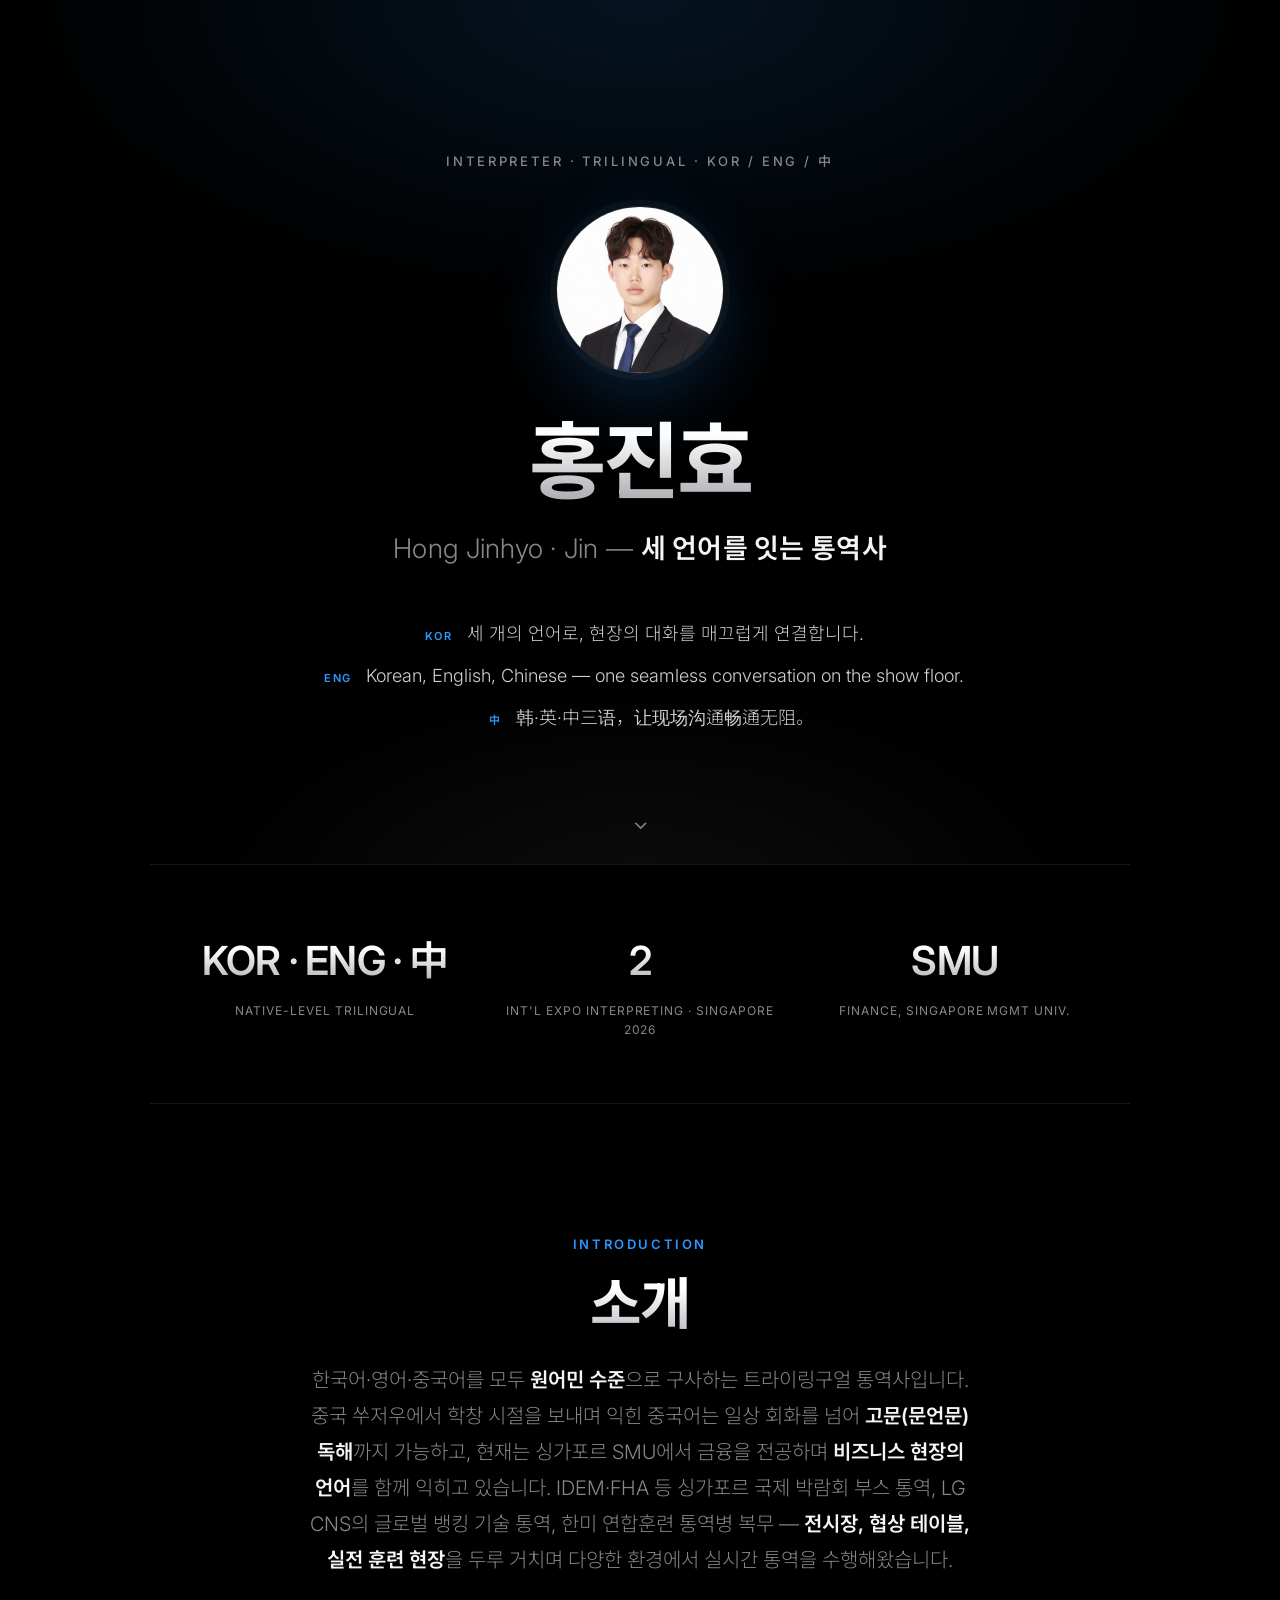
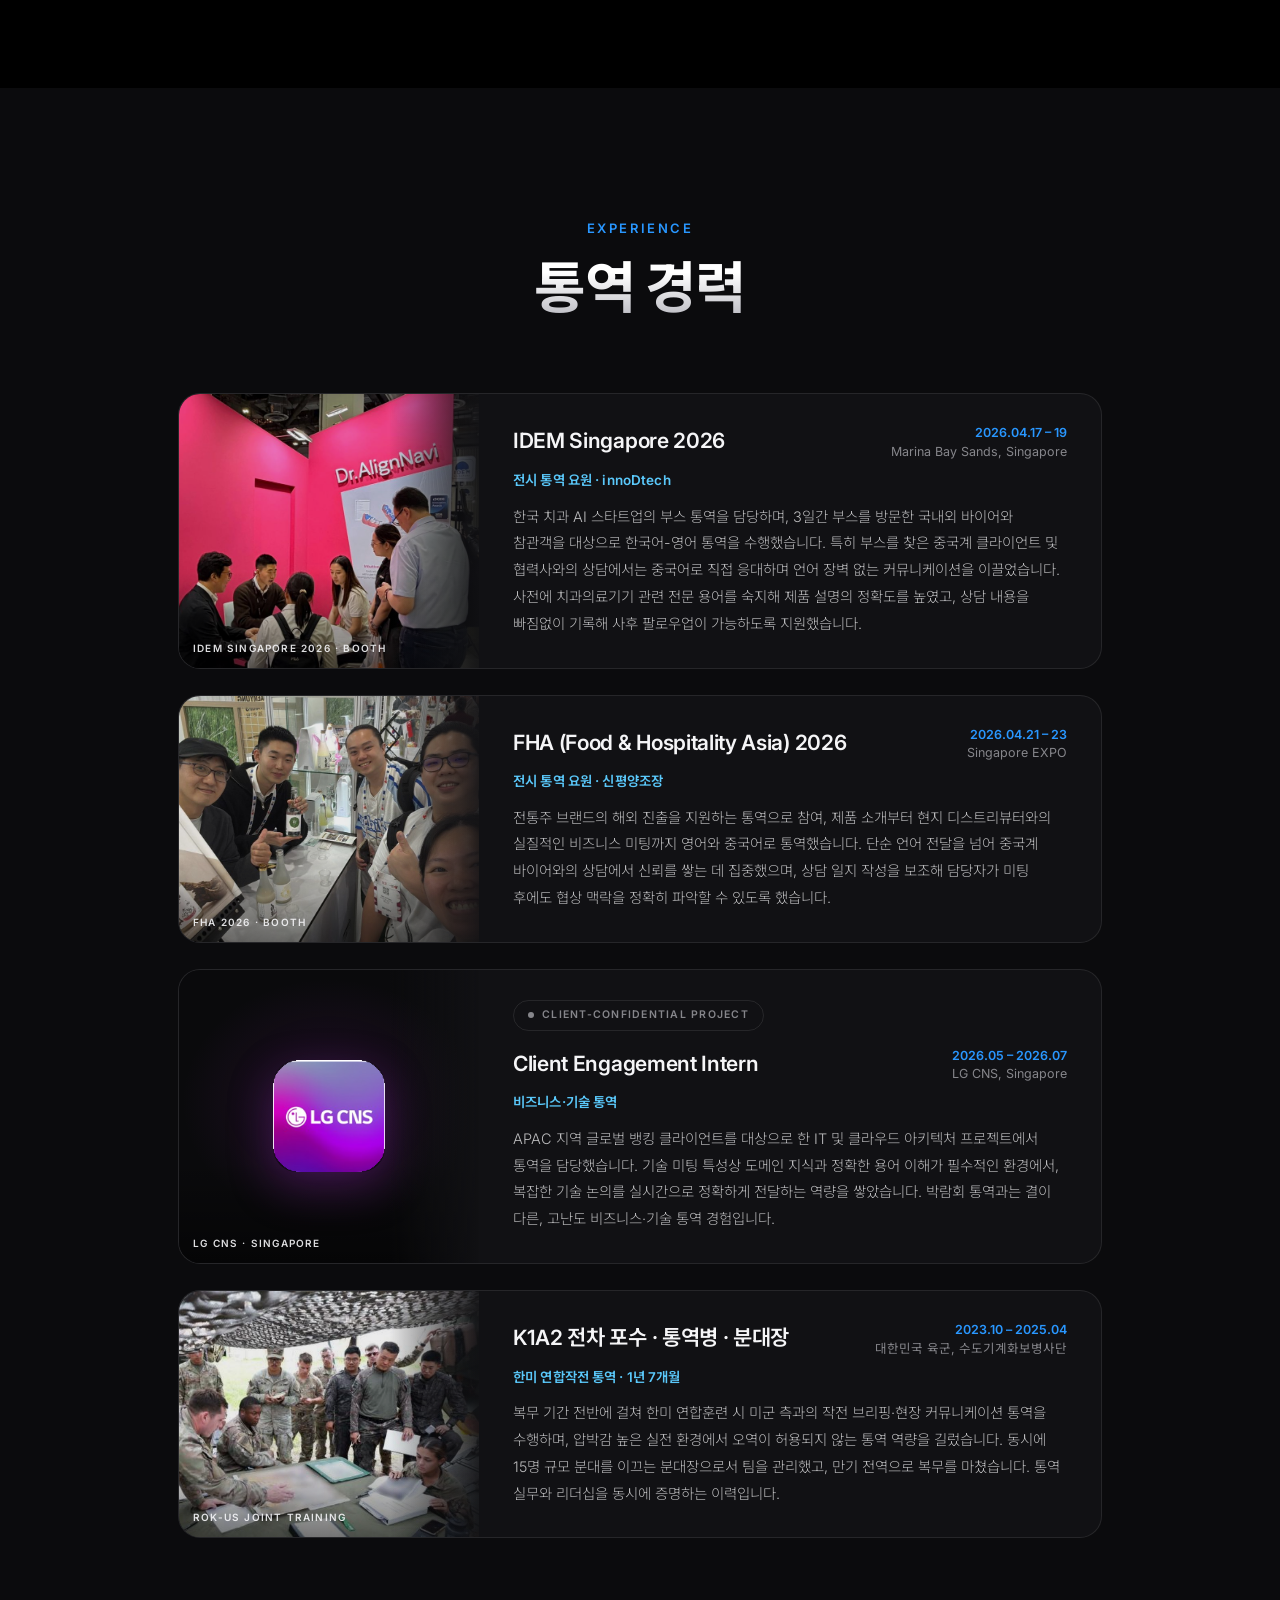
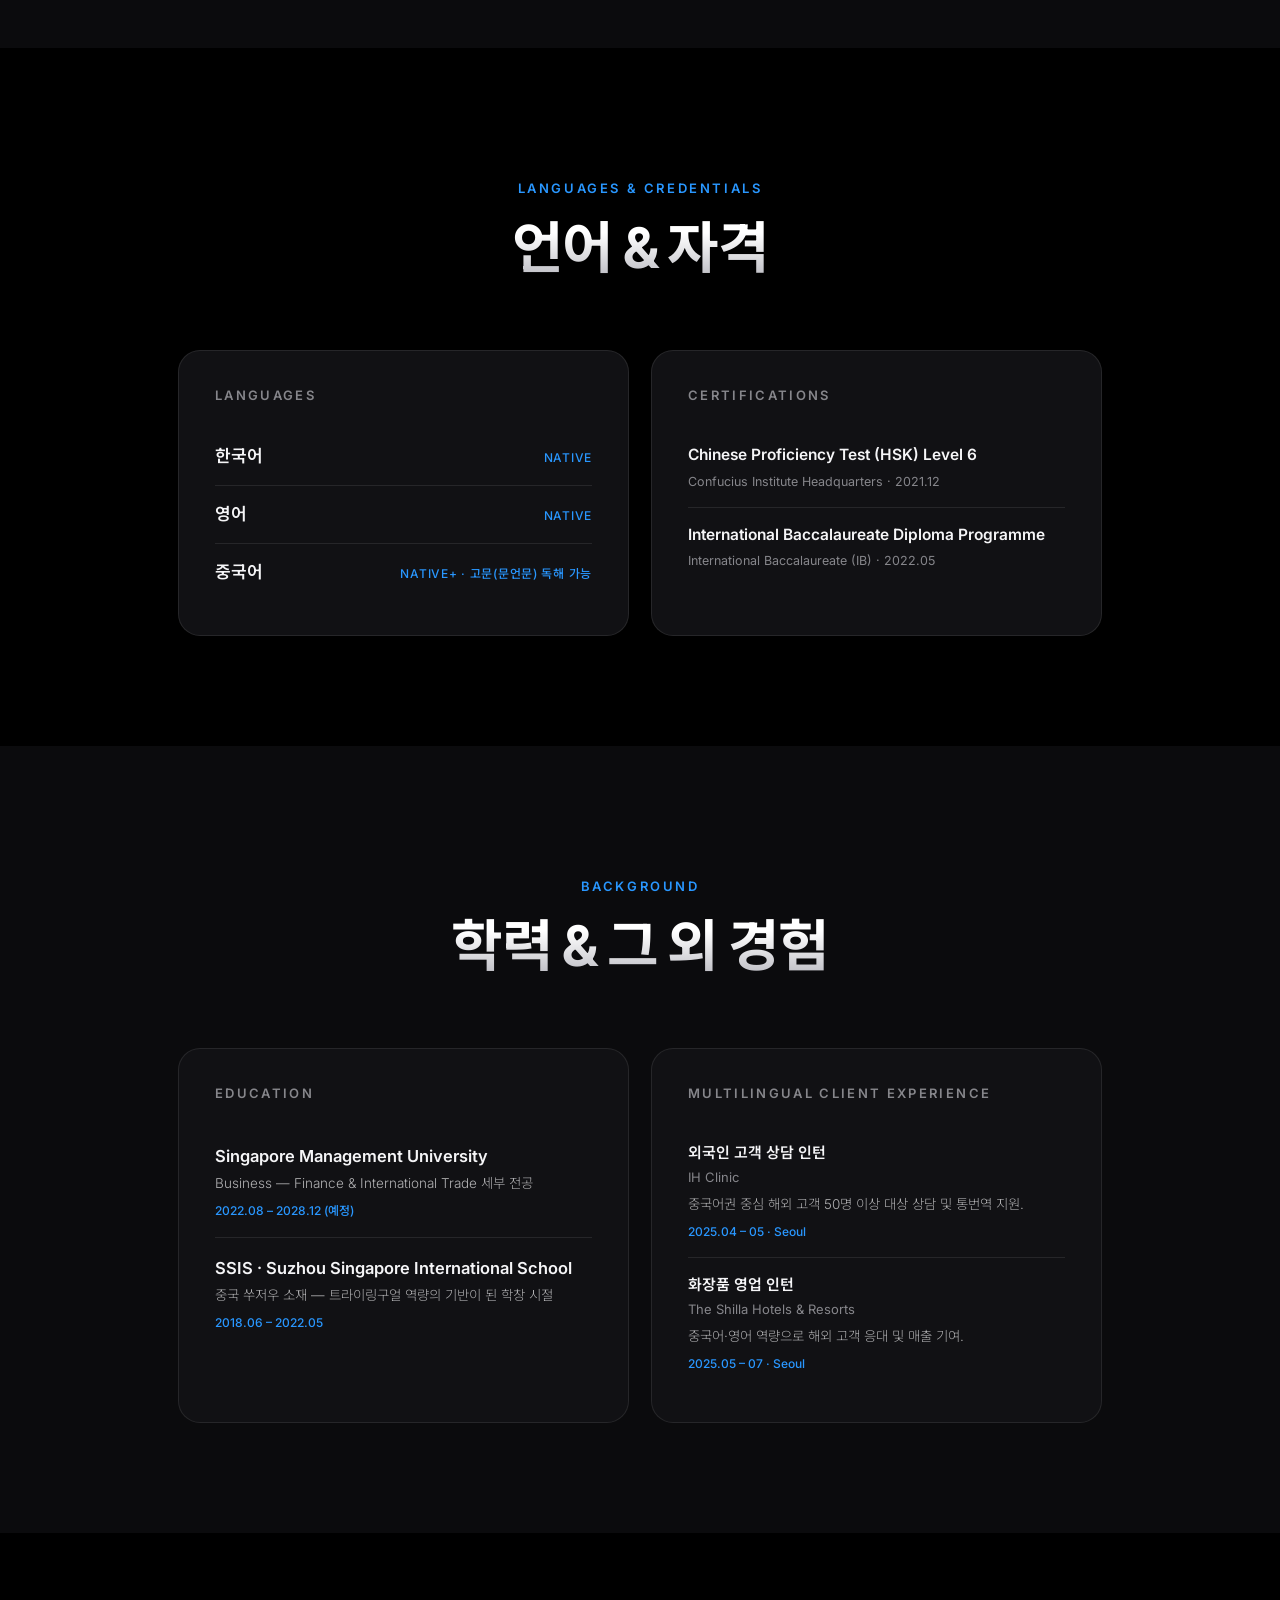
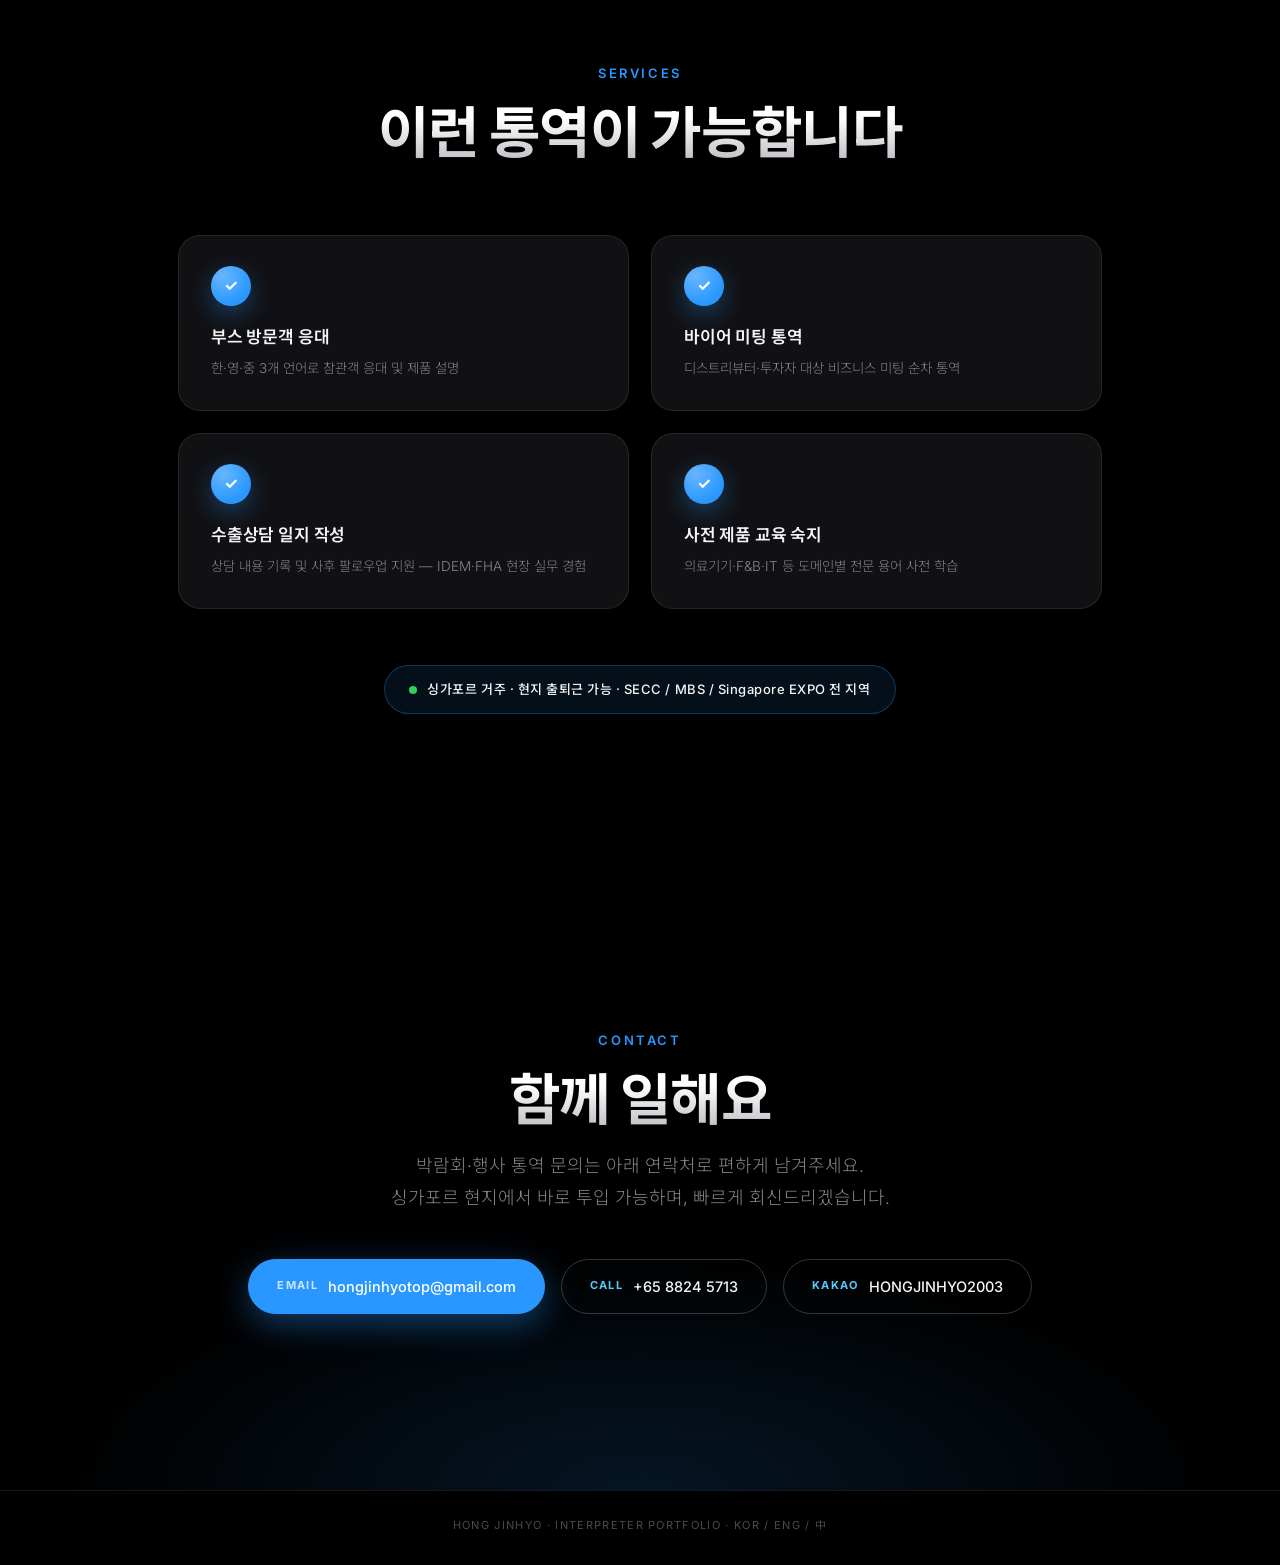
==== index.html @ a04c91f2 "Rename index (7).html to index.html" ====
<!DOCTYPE html>
<html lang="ko">
<head>
<meta charset="UTF-8">
<meta name="viewport" content="width=device-width, initial-scale=1.0">
<title>Hong Jinhyo (Jin) — Interpreter Portfolio</title>
<link rel="preconnect" href="https://fonts.googleapis.com">
<link rel="preconnect" href="https://fonts.gstatic.com" crossorigin>
<link href="https://fonts.googleapis.com/css2?family=Inter:wght@300;400;500;600;700&family=Noto+Sans+KR:wght@300;400;500;700&display=swap" rel="stylesheet">
<style>
  :root{
    --stage:#000000;
    --stage-2:#0b0b0d;
    --panel:#111114;
    --panel-line: rgba(255,255,255,0.09);
    --txt:#f5f5f7;
    --txt-dim:#86868b;
    --blue:#2997ff;
    --aqua:#5ac8fa;
    --sans: 'Inter', 'Noto Sans KR', -apple-system, 'Helvetica Neue', sans-serif;
  }
  *{box-sizing:border-box; margin:0; padding:0;}
  html{scroll-behavior:smooth;}
  body{
    font-family: var(--sans);
    background: var(--stage);
    color: var(--txt);
    line-height:1.6;
    -webkit-font-smoothing:antialiased;
    word-break: keep-all;
    overflow-wrap: break-word;
    overflow-x:hidden;
  }
  img{max-width:100%; display:block;}
  a{color:inherit;}
  ::selection{background:var(--blue); color:#000;}

  .wrap{max-width:980px; margin:0 auto; padding:0 28px;}

  #progress{
    position:fixed;
    top:0; left:0;
    height:2px;
    width:0%;
    background: var(--blue);
    z-index:99;
  }

  /* keynote build-in */
  .rv{opacity:0; transform:translateY(26px) scale(0.985); transition:opacity .9s cubic-bezier(.2,.7,.3,1), transform .9s cubic-bezier(.2,.7,.3,1);}
  .rv.in{opacity:1; transform:none;}

  /* ---------- HERO (title slide) ---------- */
  .hero{
    min-height:96vh;
    display:flex;
    flex-direction:column;
    align-items:center;
    justify-content:center;
    text-align:center;
    position:relative;
    padding:90px 24px 70px;
    background:
      radial-gradient(ellipse 75% 55% at 50% 0%, rgba(41,151,255,0.13), transparent 65%),
      radial-gradient(ellipse 60% 45% at 50% 105%, rgba(255,255,255,0.05), transparent 60%),
      var(--stage);
    overflow:hidden;
  }
  .hero-kicker{
    font-size:13px;
    font-weight:500;
    letter-spacing:0.22em;
    text-transform:uppercase;
    color: var(--txt-dim);
    margin-bottom:34px;
  }
  .hero-photo-wrap{
    margin-bottom:44px;
    position:relative;
  }
  .hero-photo{
    width:168px;
    height:168px;
    object-fit:cover;
    object-position:center 28%;
    border-radius:50%;
    border:1px solid rgba(255,255,255,0.14);
    box-shadow:
      0 0 0 6px rgba(255,255,255,0.03),
      0 24px 70px rgba(41,151,255,0.22);
  }
  .hero-name{
    font-size: clamp(44px, 7vw, 84px);
    font-weight:700;
    letter-spacing:-0.035em;
    line-height:1.04;
    background: linear-gradient(180deg, #ffffff 20%, #a7a7ad 100%);
    -webkit-background-clip:text;
    background-clip:text;
    color:transparent;
  }
  .hero-sub{
    margin-top:22px;
    font-size: clamp(19px, 2.6vw, 27px);
    font-weight:300;
    color: var(--txt-dim);
    letter-spacing:0.01em;
  }
  .hero-sub b{color:var(--txt); font-weight:600;}

  .captions{
    margin-top:50px;
    display:flex;
    flex-direction:column;
    gap:13px;
    align-items:center;
  }
  .caption-line{
    display:flex;
    align-items:baseline;
    gap:14px;
    font-size: clamp(15px, 2vw, 18px);
    font-weight:300;
    color: rgba(245,245,247,0.85);
  }
  .caption-tag{
    font-size:11px;
    font-weight:600;
    letter-spacing:0.14em;
    color: var(--blue);
    width:36px;
    text-align:right;
    flex:0 0 auto;
  }
  @media (prefers-reduced-motion: no-preference){
    .caption-line{
      opacity:0;
      transform: translateY(14px);
      animation: kbuild .8s cubic-bezier(.2,.7,.3,1) forwards;
    }
    .caption-line:nth-child(1){animation-delay:.5s;}
    .caption-line:nth-child(2){animation-delay:1.2s;}
    .caption-line:nth-child(3){animation-delay:1.9s;}
  }
  @keyframes kbuild{to{opacity:1; transform:none;}}

  .scroll-hint{
    position:absolute;
    bottom:26px;
    left:50%;
    transform:translateX(-50%);
    color:var(--txt-dim);
    font-size:20px;
    animation: hint 2.4s ease infinite;
  }
  @keyframes hint{
    0%,100%{transform:translateX(-50%) translateY(0); opacity:.5;}
    50%{transform:translateX(-50%) translateY(7px); opacity:1;}
  }

  /* ---------- SPEC STRIP ---------- */
  .spec-strip{
    display:grid;
    grid-template-columns:repeat(3,1fr);
    gap:20px;
    padding:64px 28px;
    max-width:980px;
    margin:0 auto;
    text-align:center;
    border-top:1px solid var(--panel-line);
    border-bottom:1px solid var(--panel-line);
  }
  .spec-num{
    font-size: clamp(26px, 3.6vw, 40px);
    font-weight:600;
    letter-spacing:-0.02em;
    background: linear-gradient(180deg, #fff 30%, #9a9aa0 100%);
    -webkit-background-clip:text;
    background-clip:text;
    color:transparent;
  }
  .spec-label{
    margin-top:8px;
    font-size:12px;
    letter-spacing:0.08em;
    text-transform:uppercase;
    color:var(--txt-dim);
  }

  /* ---------- SECTION (slide) ---------- */
  section{padding:130px 0 110px; position:relative;}
  section.alt{background: var(--stage-2);}
  .slide-kicker{
    text-align:center;
    font-size:13px;
    font-weight:600;
    letter-spacing:0.2em;
    text-transform:uppercase;
    color: var(--blue);
    margin-bottom:18px;
  }
  .slide-title{
    text-align:center;
    font-size: clamp(34px, 5.5vw, 56px);
    font-weight:700;
    letter-spacing:-0.03em;
    line-height:1.12;
    margin-bottom:26px;
    background: linear-gradient(180deg, #ffffff 25%, #b9b9c0 100%);
    -webkit-background-clip:text;
    background-clip:text;
    color:transparent;
  }
  .slide-lede{
    text-align:center;
    max-width:680px;
    margin:0 auto;
    font-size: clamp(16px, 2.2vw, 20px);
    font-weight:300;
    color: var(--txt-dim);
    line-height:1.8;
  }
  .slide-lede strong{color:var(--txt); font-weight:600;}

  /* ---------- EXPERIENCE CARDS ---------- */
  .exp-list{
    margin-top:74px;
    display:flex;
    flex-direction:column;
    gap:26px;
  }
  .exp-card{
    display:grid;
    grid-template-columns: 300px 1fr;
    background: var(--panel);
    border:1px solid var(--panel-line);
    border-radius:22px;
    overflow:hidden;
    transition: transform .4s cubic-bezier(.2,.7,.3,1), border-color .4s ease, box-shadow .4s ease;
  }
  .exp-card:hover{
    transform:translateY(-4px);
    border-color: rgba(41,151,255,0.35);
    box-shadow: 0 24px 60px rgba(0,0,0,0.55), 0 0 40px rgba(41,151,255,0.07);
  }
  .exp-photo{
    position:relative;
    overflow:hidden;
    min-height:220px;
    background:#0a0a0c;
  }
  .exp-photo img{
    width:100%; height:100%;
    object-fit:cover;
    object-position:center 35%;
    position:absolute; inset:0;
    opacity:0.92;
    transition: transform .6s cubic-bezier(.2,.7,.3,1), opacity .6s ease;
  }
  .exp-photo.faces img{object-position:center 30%;}
  .exp-photo.anchor-right img{object-position:100% center;}
  .exp-card:hover .exp-photo img{
    transform:scale(1.05);
    opacity:1;
  }
  .exp-photo::after{
    content:"";
    position:absolute; inset:0;
    background: linear-gradient(90deg, transparent 70%, rgba(17,17,20,0.9) 100%),
                linear-gradient(180deg, transparent 65%, rgba(0,0,0,0.5) 100%);
    pointer-events:none;
  }
  .exp-tag{
    position:absolute;
    left:14px; bottom:12px;
    font-size:10px;
    font-weight:600;
    letter-spacing:0.12em;
    text-transform:uppercase;
    color: rgba(245,245,247,0.9);
    z-index:2;
  }
  .exp-body{padding:30px 34px;}
  .exp-top{
    display:flex;
    justify-content:space-between;
    align-items:flex-start;
    flex-wrap:wrap;
    gap:10px;
    margin-bottom:8px;
  }
  .exp-org{
    font-size:21px;
    font-weight:600;
    letter-spacing:-0.015em;
  }
  .exp-meta{
    font-size:12.5px;
    color: var(--txt-dim);
    text-align:right;
    line-height:1.5;
  }
  .exp-meta .d{color: var(--blue); font-weight:600;}
  .exp-role{
    font-size:13.5px;
    font-weight:600;
    color: var(--aqua);
    margin-bottom:12px;
    letter-spacing:0.01em;
  }
  .exp-desc{
    font-size:14.5px;
    font-weight:300;
    color: rgba(245,245,247,0.75);
    line-height:1.85;
  }

  .exp-card.no-photo{grid-template-columns:1fr;}
  .exp-card.no-photo .exp-body{padding-top:26px;}
  .exp-logo{
    position:relative;
    min-height:220px;
    background:
      radial-gradient(ellipse 70% 60% at 50% 45%, rgba(150,40,180,0.16), transparent 70%),
      #0a0a0c;
    display:flex;
    align-items:center;
    justify-content:center;
  }
  .exp-logo img{
    width:112px;
    height:112px;
    border-radius:24px;
    box-shadow: 0 16px 44px rgba(150,40,180,0.35);
    transition: transform .6s cubic-bezier(.2,.7,.3,1);
  }
  .exp-card:hover .exp-logo img{transform:scale(1.06);}
  .exp-logo::after{
    content:"";
    position:absolute; inset:0;
    background: linear-gradient(90deg, transparent 70%, rgba(17,17,20,0.9) 100%),
                linear-gradient(180deg, transparent 65%, rgba(0,0,0,0.5) 100%);
    pointer-events:none;
  }
  .exp-confidential{
    display:inline-flex;
    align-items:center;
    gap:8px;
    font-size:10.5px;
    font-weight:600;
    letter-spacing:0.12em;
    text-transform:uppercase;
    color: var(--txt-dim);
    border:1px solid var(--panel-line);
    border-radius:999px;
    padding:6px 14px;
    margin-bottom:16px;
  }
  .exp-confidential::before{
    content:"";
    width:6px; height:6px;
    border-radius:50%;
    background: var(--txt-dim);
  }

  /* ---------- LANG & CERT ---------- */
  .feature-grid{
    margin-top:70px;
    display:grid;
    grid-template-columns: 1fr 1fr;
    gap:22px;
  }
  .feature-panel{
    background: var(--panel);
    border:1px solid var(--panel-line);
    border-radius:22px;
    padding:34px 36px;
  }
  .feature-panel h3{
    font-size:13px;
    font-weight:600;
    letter-spacing:0.18em;
    text-transform:uppercase;
    color: var(--txt-dim);
    margin-bottom:22px;
  }
  .lang-row{
    display:flex;
    justify-content:space-between;
    align-items:baseline;
    padding:15px 0;
    border-bottom:1px solid var(--panel-line);
  }
  .lang-row:last-child{border-bottom:none;}
  .lang-name{font-weight:600; font-size:17px;}
  .lang-level{
    font-size:12px;
    font-weight:500;
    letter-spacing:0.06em;
    color: var(--blue);
    text-align:right;
    max-width:220px;
  }
  .cert-item{
    padding:15px 0;
    border-bottom:1px solid var(--panel-line);
  }
  .cert-item:last-child{border-bottom:none;}
  .cert-title{font-weight:600; font-size:15.5px;}
  .cert-sub{font-size:12.5px; color:var(--txt-dim); margin-top:4px;}

  /* ---------- EDU + OTHER ---------- */
  .edu-card{
    padding:17px 0;
    border-bottom:1px solid var(--panel-line);
  }
  .edu-card:last-child{border-bottom:none;}
  .edu-school{font-weight:600; font-size:16.5px;}
  .edu-detail{font-size:13.5px; font-weight:300; color:rgba(245,245,247,0.7); margin-top:4px;}
  .edu-date{font-size:12px; color:var(--blue); font-weight:500; margin-top:6px;}

  .compact-item{
    padding:15px 0;
    border-bottom:1px solid var(--panel-line);
  }
  .compact-item:last-child{border-bottom:none;}
  .compact-role{font-weight:600; font-size:15px;}
  .compact-org{font-size:13px; color:var(--txt-dim); margin:2px 0 6px;}
  .compact-desc{font-size:13.5px; font-weight:300; color:rgba(245,245,247,0.7); line-height:1.7;}
  .compact-date{font-size:12px; color:var(--blue); font-weight:500; margin-top:6px;}

  /* ---------- SERVICES ---------- */
  .services-grid{
    margin-top:70px;
    display:grid;
    grid-template-columns: repeat(2, 1fr);
    gap:22px;
  }
  .service-item{
    background: var(--panel);
    border:1px solid var(--panel-line);
    border-radius:22px;
    padding:30px 32px;
    text-align:left;
    transition: transform .4s cubic-bezier(.2,.7,.3,1), border-color .4s ease;
  }
  .service-item:hover{
    transform:translateY(-4px);
    border-color: rgba(41,151,255,0.35);
  }
  .service-icon{
    width:40px; height:40px;
    border-radius:50%;
    background: radial-gradient(circle at 30% 25%, #67b6ff, var(--blue) 70%);
    display:flex;
    align-items:center;
    justify-content:center;
    font-size:16px;
    font-weight:700;
    color:#fff;
    margin-bottom:18px;
    box-shadow: 0 8px 24px rgba(41,151,255,0.35);
  }
  .service-name{font-weight:600; font-size:17px; letter-spacing:-0.01em;}
  .service-sub{font-size:13.5px; font-weight:300; color:var(--txt-dim); margin-top:6px; line-height:1.7;}

  .availability{
    margin:56px auto 0;
    display:flex;
    width:fit-content;
    align-items:center;
    gap:10px;
    font-size:13px;
    font-weight:500;
    letter-spacing:0.04em;
    color: var(--txt);
    background: rgba(41,151,255,0.1);
    border:1px solid rgba(41,151,255,0.3);
    border-radius:999px;
    padding:13px 24px;
  }
  .availability .dot{
    width:8px; height:8px;
    border-radius:50%;
    background:#30d158;
    flex:0 0 auto;
    animation: pulse 2.2s ease infinite;
  }
  @keyframes pulse{
    0%,100%{opacity:1;}
    50%{opacity:.3;}
  }

  /* ---------- CONTACT (closing slide) ---------- */
  .contact{
    min-height:74vh;
    display:flex;
    flex-direction:column;
    align-items:center;
    justify-content:center;
    text-align:center;
    padding:120px 24px 90px;
    background:
      radial-gradient(ellipse 70% 55% at 50% 100%, rgba(41,151,255,0.14), transparent 65%),
      var(--stage);
  }
  .contact .slide-title{margin-bottom:18px;}
  .contact-text{
    font-size: clamp(15px, 2vw, 18px);
    font-weight:300;
    color: var(--txt-dim);
    max-width:520px;
    margin:0 auto 44px;
    line-height:1.8;
  }
  .contact-grid{
    display:flex;
    gap:16px;
    flex-wrap:wrap;
    justify-content:center;
  }
  .contact-pill{
    font-size:14.5px;
    font-weight:500;
    border-radius:999px;
    padding:15px 28px;
    display:flex;
    align-items:center;
    gap:10px;
    text-decoration:none;
    border:1px solid rgba(255,255,255,0.2);
    color: var(--txt);
    transition: all .25s ease;
  }
  .contact-pill.primary{
    background: var(--blue);
    border-color: var(--blue);
    color:#fff;
    box-shadow: 0 10px 34px rgba(41,151,255,0.4);
  }
  .contact-pill.primary:hover{
    background:#4aa6ff;
    transform:translateY(-2px);
  }
  .contact-pill:not(.primary):hover{
    background: rgba(255,255,255,0.08);
    transform:translateY(-2px);
  }
  .contact-pill .k{
    font-size:11px;
    font-weight:700;
    letter-spacing:0.12em;
    color: var(--aqua);
  }
  .contact-pill.primary .k{color:rgba(255,255,255,0.75);}

  footer{
    text-align:center;
    padding:26px 0 30px;
    font-size:11px;
    letter-spacing:0.12em;
    text-transform:uppercase;
    color: rgba(245,245,247,0.3);
    background: var(--stage);
    border-top:1px solid var(--panel-line);
  }

  /* ---------- RESPONSIVE ---------- */
  @media (max-width: 720px){
    .hero{min-height:88vh; padding-top:70px;}
    .hero-photo{width:132px; height:132px;}
    .spec-strip{grid-template-columns:1fr; gap:34px; padding:48px 28px;}
    section{padding:88px 0 76px;}
    .exp-card{grid-template-columns:1fr;}
    .exp-photo{min-height:185px;}
    .exp-photo::after{
      background: linear-gradient(180deg, transparent 55%, rgba(17,17,20,0.95) 100%);
    }
    .exp-body{padding:24px 26px;}
    .exp-meta{text-align:left;}
    .feature-grid{grid-template-columns:1fr;}
    .services-grid{grid-template-columns:1fr;}
  }

  @media (prefers-reduced-motion: reduce){
    html{scroll-behavior:auto;}
    .rv{opacity:1; transform:none; transition:none;}
    .scroll-hint, .availability .dot{animation:none;}
  }

  /* ---------- PRINT ---------- */
  @media print{
    body{background:#fff; color:#111;}
    #progress, .scroll-hint{display:none;}
    .rv{opacity:1 !important; transform:none !important;}
    .hero, section, section.alt, .contact, footer{
      background:#fff !important;
      min-height:0;
      padding:30px 0;
      -webkit-print-color-adjust:exact;
      print-color-adjust:exact;
    }
    .hero-name, .slide-title, .spec-num{
      background:none; color:#111; -webkit-text-fill-color:#111;
    }
    .hero-sub, .slide-lede, .exp-desc, .contact-text, .spec-label,
    .caption-line, .exp-meta, .service-sub, .edu-detail, .compact-desc{color:#444 !important;}
    .exp-card, .feature-panel, .service-item{
      background:#fff; border:1px solid #ccc; break-inside:avoid; box-shadow:none;
    }
    .exp-org, .lang-name, .cert-title, .edu-school, .compact-role, .service-name{color:#111;}
    .caption-line{animation:none !important; opacity:1 !important; transform:none !important;}
    .contact-pill{border-color:#999; color:#111; box-shadow:none;}
    .contact-pill.primary{background:#eee;}
    a{text-decoration:none;}
    .spec-strip{border-color:#ccc;}
  }
</style>
</head>
<body>

<div id="progress"></div>

<div class="hero">
  <div class="hero-kicker">Interpreter · Trilingual · KOR / ENG / 中</div>
  <div class="hero-photo-wrap">
    <img class="hero-photo" src="[data-uri]" alt="Hong Jinhyo">
  </div>
  <h1 class="hero-name">홍진효</h1>
  <p class="hero-sub">Hong Jinhyo · Jin — <b>세 언어를 잇는 통역사</b></p>
  <div class="captions">
    <div class="caption-line">
      <span class="caption-tag">KOR</span>
      <span>세 개의 언어로, 현장의 대화를 매끄럽게 연결합니다.</span>
    </div>
    <div class="caption-line">
      <span class="caption-tag">ENG</span>
      <span>Korean, English, Chinese — one seamless conversation on the show floor.</span>
    </div>
    <div class="caption-line">
      <span class="caption-tag">中</span>
      <span>韩·英·中三语，让现场沟通畅通无阻。</span>
    </div>
  </div>
  <div class="scroll-hint">⌄</div>
</div>

<div class="spec-strip">
  <div class="rv">
    <div class="spec-num">KOR · ENG · 中</div>
    <div class="spec-label">Native-level Trilingual</div>
  </div>
  <div class="rv">
    <div class="spec-num">2</div>
    <div class="spec-label">Int'l Expo Interpreting · Singapore 2026</div>
  </div>
  <div class="rv">
    <div class="spec-num">SMU</div>
    <div class="spec-label">Finance, Singapore Mgmt Univ.</div>
  </div>
</div>

<section id="about">
  <div class="wrap">
    <div class="slide-kicker rv">Introduction</div>
    <h2 class="slide-title rv">소개</h2>
    <p class="slide-lede rv">
      한국어·영어·중국어를 모두 <strong>원어민 수준</strong>으로 구사하는 트라이링구얼 통역사입니다.
      중국 쑤저우에서 학창 시절을 보내며 익힌 중국어는 일상 회화를 넘어 <strong>고문(문언문) 독해</strong>까지 가능하고,
      현재는 싱가포르 SMU에서 금융을 전공하며 <strong>비즈니스 현장의 언어</strong>를 함께 익히고 있습니다.
      IDEM·FHA 등 싱가포르 국제 박람회 부스 통역, LG CNS의 글로벌 뱅킹 기술 통역, 한미 연합훈련
      통역병 복무 — <strong>전시장, 협상 테이블, 실전 훈련 현장</strong>을 두루 거치며 다양한 환경에서
      실시간 통역을 수행해왔습니다.
    </p>
  </div>
</section>

<section class="alt" id="experience">
  <div class="wrap">
    <div class="slide-kicker rv">Experience</div>
    <h2 class="slide-title rv">통역 경력</h2>

    <div class="exp-list">
      <div class="exp-card rv">
        <div class="exp-photo">
          <img src="[data-uri]" alt="IDEM Singapore 2026 부스 통역">
          <span class="exp-tag">IDEM Singapore 2026 · Booth</span>
        </div>
        <div class="exp-body">
          <div class="exp-top">
            <div class="exp-org">IDEM Singapore 2026</div>
            <div class="exp-meta"><span class="d">2026.04.17 – 19</span><br>Marina Bay Sands, Singapore</div>
          </div>
          <div class="exp-role">전시 통역 요원 · innoDtech</div>
          <p class="exp-desc">
            한국 치과 AI 스타트업의 부스 통역을 담당하며, 3일간 부스를 방문한 국내외 바이어와 참관객을 대상으로
            한국어-영어 통역을 수행했습니다. 특히 부스를 찾은 중국계 클라이언트 및 협력사와의 상담에서는
            중국어로 직접 응대하며 언어 장벽 없는 커뮤니케이션을 이끌었습니다. 사전에 치과의료기기 관련
            전문 용어를 숙지해 제품 설명의 정확도를 높였고, 상담 내용을 빠짐없이 기록해 사후 팔로우업이
            가능하도록 지원했습니다.
          </p>
        </div>
      </div>

      <div class="exp-card rv">
        <div class="exp-photo faces">
          <img src="[data-uri]" alt="FHA 2026 부스 통역">
          <span class="exp-tag">FHA 2026 · Booth</span>
        </div>
        <div class="exp-body">
          <div class="exp-top">
            <div class="exp-org">FHA (Food &amp; Hospitality Asia) 2026</div>
            <div class="exp-meta"><span class="d">2026.04.21 – 23</span><br>Singapore EXPO</div>
          </div>
          <div class="exp-role">전시 통역 요원 · 신평양조장</div>
          <p class="exp-desc">
            전통주 브랜드의 해외 진출을 지원하는 통역으로 참여, 제품 소개부터 현지 디스트리뷰터와의
            실질적인 비즈니스 미팅까지 영어와 중국어로 통역했습니다. 단순 언어 전달을 넘어 중국계
            바이어와의 상담에서 신뢰를 쌓는 데 집중했으며, 상담 일지 작성을 보조해 담당자가 미팅 후에도
            협상 맥락을 정확히 파악할 수 있도록 했습니다.
          </p>
        </div>
      </div>

      <div class="exp-card rv">
        <div class="exp-logo">
          <img src="[data-uri]" alt="LG CNS">
          <span class="exp-tag">LG CNS · Singapore</span>
        </div>
        <div class="exp-body">
          <span class="exp-confidential">Client-Confidential Project</span>
          <div class="exp-top">
            <div class="exp-org">Client Engagement Intern</div>
            <div class="exp-meta"><span class="d">2026.05 – 2026.07</span><br>LG CNS, Singapore</div>
          </div>
          <div class="exp-role">비즈니스·기술 통역</div>
          <p class="exp-desc">
            APAC 지역 글로벌 뱅킹 클라이언트를 대상으로 한 IT 및 클라우드 아키텍처 프로젝트에서 통역을
            담당했습니다. 기술 미팅 특성상 도메인 지식과 정확한 용어 이해가 필수적인 환경에서,
            복잡한 기술 논의를 실시간으로 정확하게 전달하는 역량을 쌓았습니다. 박람회 통역과는
            결이 다른, 고난도 비즈니스·기술 통역 경험입니다.
          </p>
        </div>
      </div>

      <div class="exp-card rv">
        <div class="exp-photo anchor-right">
          <img src="[data-uri]" alt="한미연합훈련 통역">
          <span class="exp-tag">ROK-US Joint Training</span>
        </div>
        <div class="exp-body">
          <div class="exp-top">
            <div class="exp-org">K1A2 전차 포수 · 통역병 · 분대장</div>
            <div class="exp-meta"><span class="d">2023.10 – 2025.04</span><br>대한민국 육군, 수도기계화보병사단</div>
          </div>
          <div class="exp-role">한미 연합작전 통역 · 1년 7개월</div>
          <p class="exp-desc">
            복무 기간 전반에 걸쳐 한미 연합훈련 시 미군 측과의 작전 브리핑·현장 커뮤니케이션 통역을
            수행하며, 압박감 높은 실전 환경에서 오역이 허용되지 않는 통역 역량을 길렀습니다. 동시에
            15명 규모 분대를 이끄는 분대장으로서 팀을 관리했고, 만기 전역으로 복무를 마쳤습니다.
            통역 실무와 리더십을 동시에 증명하는 이력입니다.
          </p>
        </div>
      </div>
    </div>
  </div>
</section>

<section id="lang-cert">
  <div class="wrap">
    <div class="slide-kicker rv">Languages &amp; Credentials</div>
    <h2 class="slide-title rv">언어 &amp; 자격</h2>
    <div class="feature-grid">
      <div class="feature-panel rv">
        <h3>Languages</h3>
        <div class="lang-row">
          <span class="lang-name">한국어</span>
          <span class="lang-level">NATIVE</span>
        </div>
        <div class="lang-row">
          <span class="lang-name">영어</span>
          <span class="lang-level">NATIVE</span>
        </div>
        <div class="lang-row">
          <span class="lang-name">중국어</span>
          <span class="lang-level">NATIVE+ · 고문(문언문) 독해 가능</span>
        </div>
      </div>
      <div class="feature-panel rv">
        <h3>Certifications</h3>
        <div class="cert-item">
          <div class="cert-title">Chinese Proficiency Test (HSK) Level 6</div>
          <div class="cert-sub">Confucius Institute Headquarters · 2021.12</div>
        </div>
        <div class="cert-item">
          <div class="cert-title">International Baccalaureate Diploma Programme</div>
          <div class="cert-sub">International Baccalaureate (IB) · 2022.05</div>
        </div>
      </div>
    </div>
  </div>
</section>

<section class="alt" id="education">
  <div class="wrap">
    <div class="slide-kicker rv">Background</div>
    <h2 class="slide-title rv">학력 &amp; 그 외 경험</h2>
    <div class="feature-grid">
      <div class="feature-panel rv">
        <h3>Education</h3>
        <div class="edu-card">
          <div class="edu-school">Singapore Management University</div>
          <div class="edu-detail">Business — Finance &amp; International Trade 세부 전공</div>
          <div class="edu-date">2022.08 – 2028.12 (예정)</div>
        </div>
        <div class="edu-card">
          <div class="edu-school">SSIS · Suzhou Singapore International School</div>
          <div class="edu-detail">중국 쑤저우 소재 — 트라이링구얼 역량의 기반이 된 학창 시절</div>
          <div class="edu-date">2018.06 – 2022.05</div>
        </div>
      </div>
      <div class="feature-panel rv">
        <h3>Multilingual Client Experience</h3>
        <div class="compact-item">
          <div class="compact-role">외국인 고객 상담 인턴</div>
          <div class="compact-org">IH Clinic</div>
          <div class="compact-desc">중국어권 중심 해외 고객 50명 이상 대상 상담 및 통번역 지원.</div>
          <div class="compact-date">2025.04 – 05 · Seoul</div>
        </div>
        <div class="compact-item">
          <div class="compact-role">화장품 영업 인턴</div>
          <div class="compact-org">The Shilla Hotels &amp; Resorts</div>
          <div class="compact-desc">중국어·영어 역량으로 해외 고객 응대 및 매출 기여.</div>
          <div class="compact-date">2025.05 – 07 · Seoul</div>
        </div>
      </div>
    </div>
  </div>
</section>

<section id="services">
  <div class="wrap">
    <div class="slide-kicker rv">Services</div>
    <h2 class="slide-title rv">이런 통역이 가능합니다</h2>
    <div class="services-grid">
      <div class="service-item rv">
        <div class="service-icon">✓</div>
        <div class="service-name">부스 방문객 응대</div>
        <div class="service-sub">한·영·중 3개 언어로 참관객 응대 및 제품 설명</div>
      </div>
      <div class="service-item rv">
        <div class="service-icon">✓</div>
        <div class="service-name">바이어 미팅 통역</div>
        <div class="service-sub">디스트리뷰터·투자자 대상 비즈니스 미팅 순차 통역</div>
      </div>
      <div class="service-item rv">
        <div class="service-icon">✓</div>
        <div class="service-name">수출상담 일지 작성</div>
        <div class="service-sub">상담 내용 기록 및 사후 팔로우업 지원 — IDEM·FHA 현장 실무 경험</div>
      </div>
      <div class="service-item rv">
        <div class="service-icon">✓</div>
        <div class="service-name">사전 제품 교육 숙지</div>
        <div class="service-sub">의료기기·F&amp;B·IT 등 도메인별 전문 용어 사전 학습</div>
      </div>
    </div>
    <div class="availability rv">
      <span class="dot"></span>
      싱가포르 거주 · 현지 출퇴근 가능 · SECC / MBS / Singapore EXPO 전 지역
    </div>
  </div>
</section>

<div class="contact" id="contact">
  <div class="wrap">
    <div class="slide-kicker rv">Contact</div>
    <h2 class="slide-title rv">함께 일해요</h2>
    <p class="contact-text rv">
      박람회·행사 통역 문의는 아래 연락처로 편하게 남겨주세요. 싱가포르 현지에서 바로 투입
      가능하며, 빠르게 회신드리겠습니다.
    </p>
    <div class="contact-grid rv">
      <a class="contact-pill primary" href="mailto:hongjinhyotop@gmail.com"><span class="k">EMAIL</span> hongjinhyotop@gmail.com</a>
      <a class="contact-pill" href="tel:+6588245713"><span class="k">CALL</span> +65 8824 5713</a>
      <span class="contact-pill"><span class="k">KAKAO</span> HONGJINHYO2003</span>
    </div>
  </div>
</div>

<footer>Hong Jinhyo · Interpreter Portfolio · KOR / ENG / 中</footer>

<script>
  var prog = document.getElementById('progress');
  function updateProgress(){
    var h = document.documentElement;
    var max = h.scrollHeight - h.clientHeight;
    prog.style.width = (max > 0 ? (h.scrollTop / max) * 100 : 0) + '%';
  }
  document.addEventListener('scroll', updateProgress, {passive:true});
  updateProgress();

  var reduced = window.matchMedia('(prefers-reduced-motion: reduce)').matches;
  var els = document.querySelectorAll('.rv');
  if (reduced || !('IntersectionObserver' in window)) {
    els.forEach(function(el){ el.classList.add('in'); });
  } else {
    var io = new IntersectionObserver(function(entries){
      entries.forEach(function(e){
        if (e.isIntersecting){
          e.target.classList.add('in');
          io.unobserve(e.target);
        }
      });
    }, {threshold: 0.12, rootMargin: '0px 0px -40px 0px'});
    els.forEach(function(el){ io.observe(el); });
  }
</script>

</body>
</html>
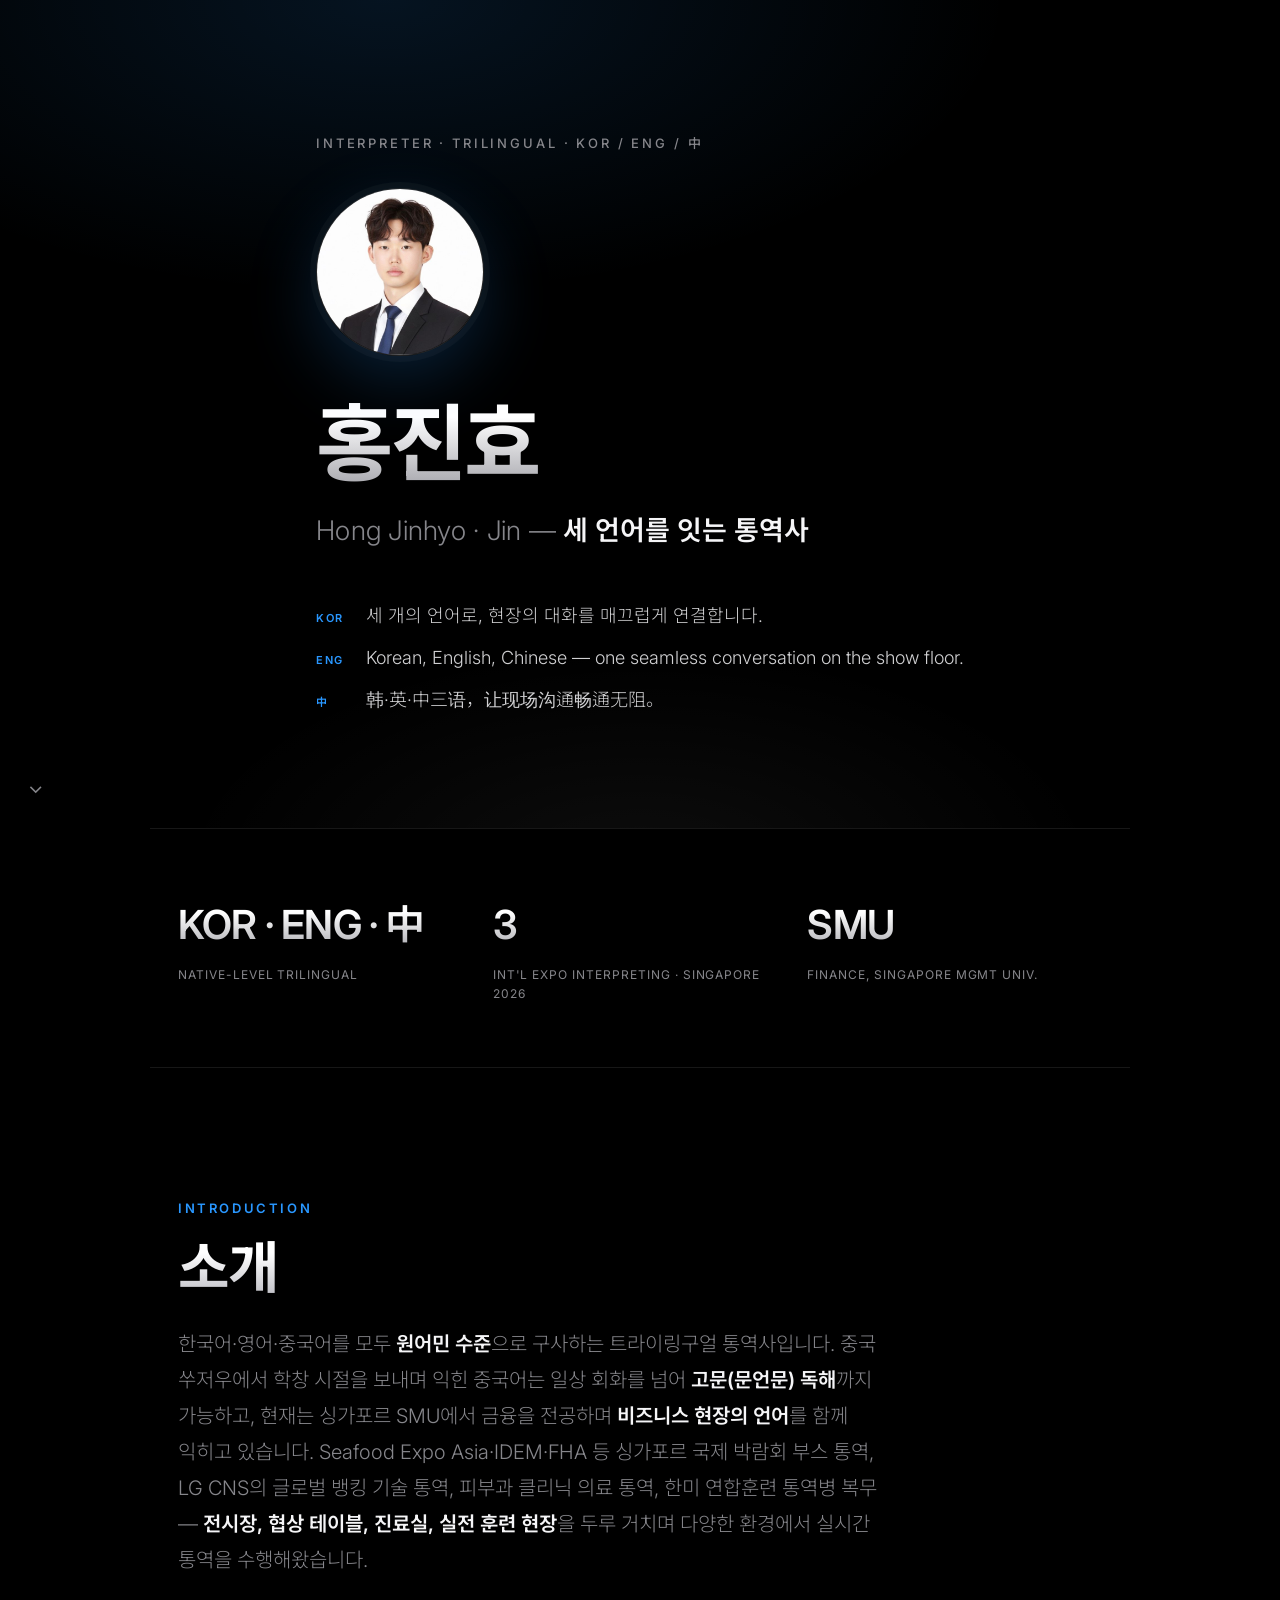
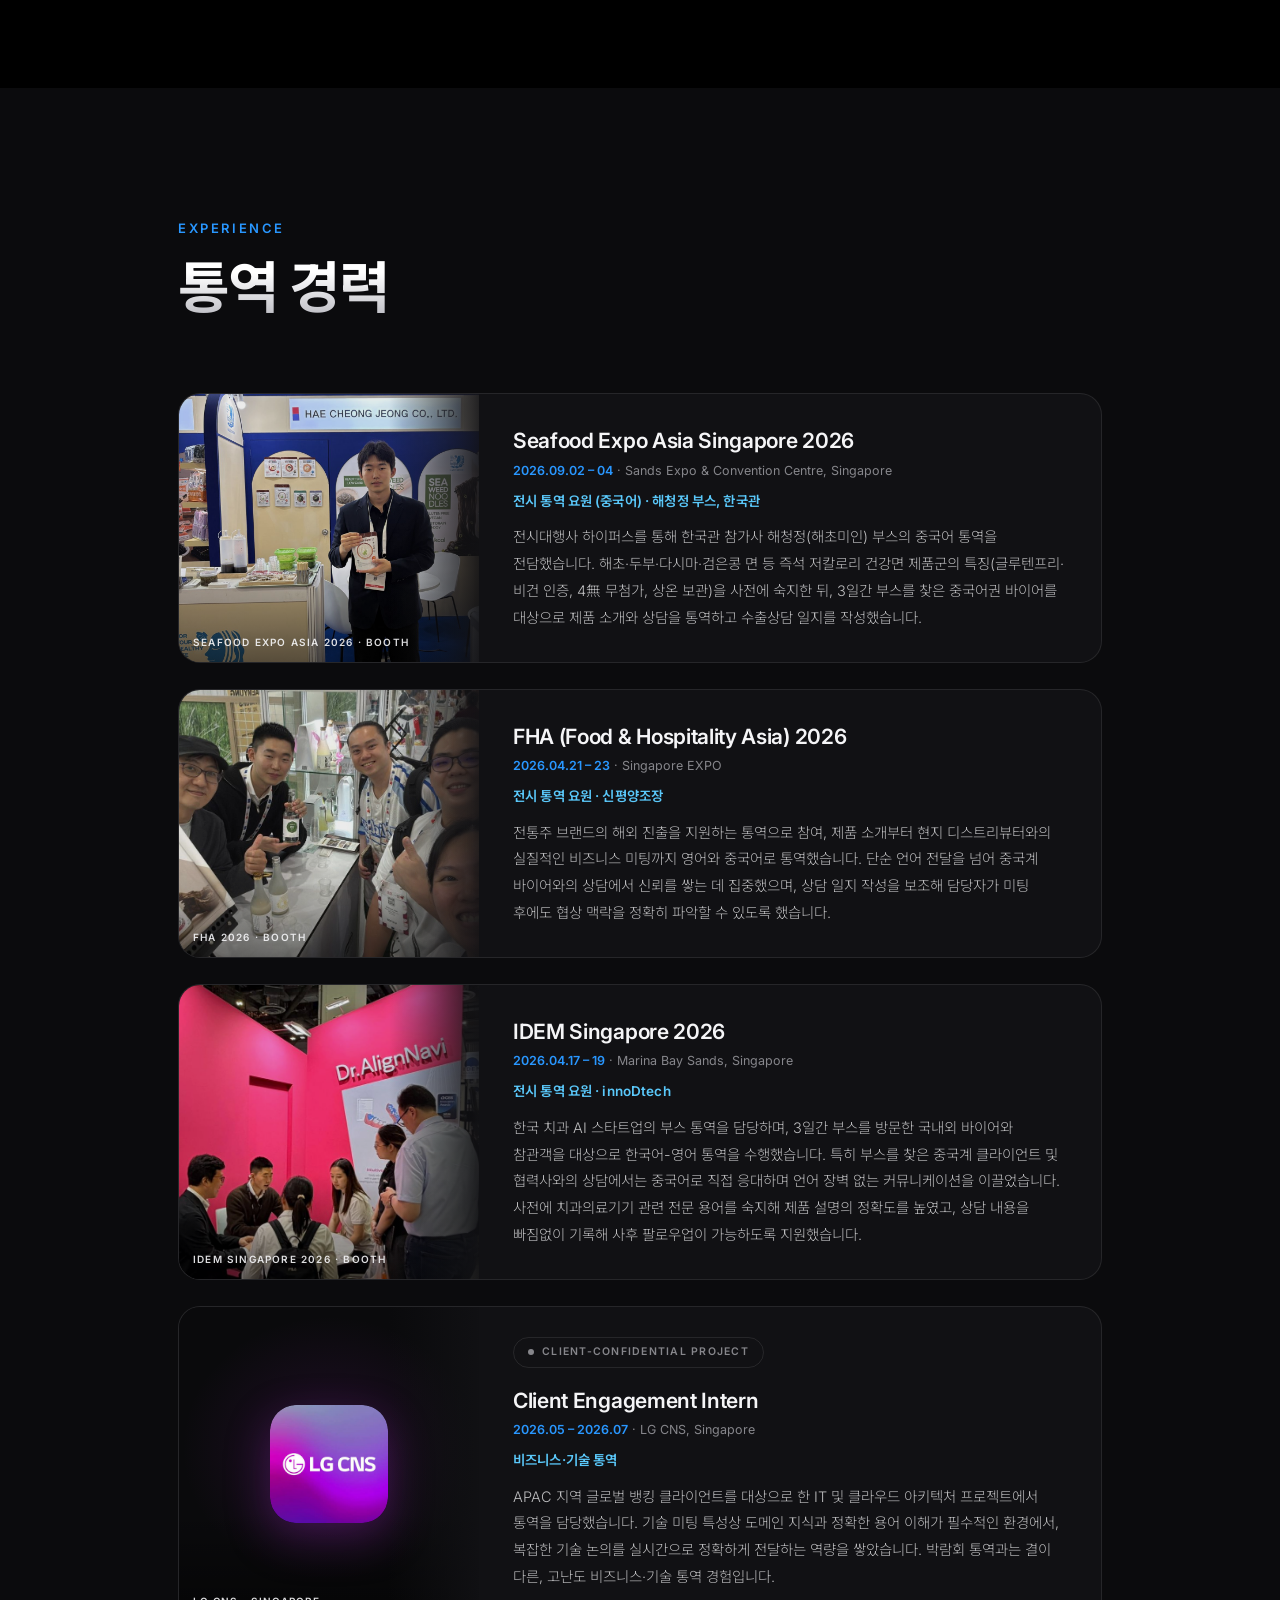
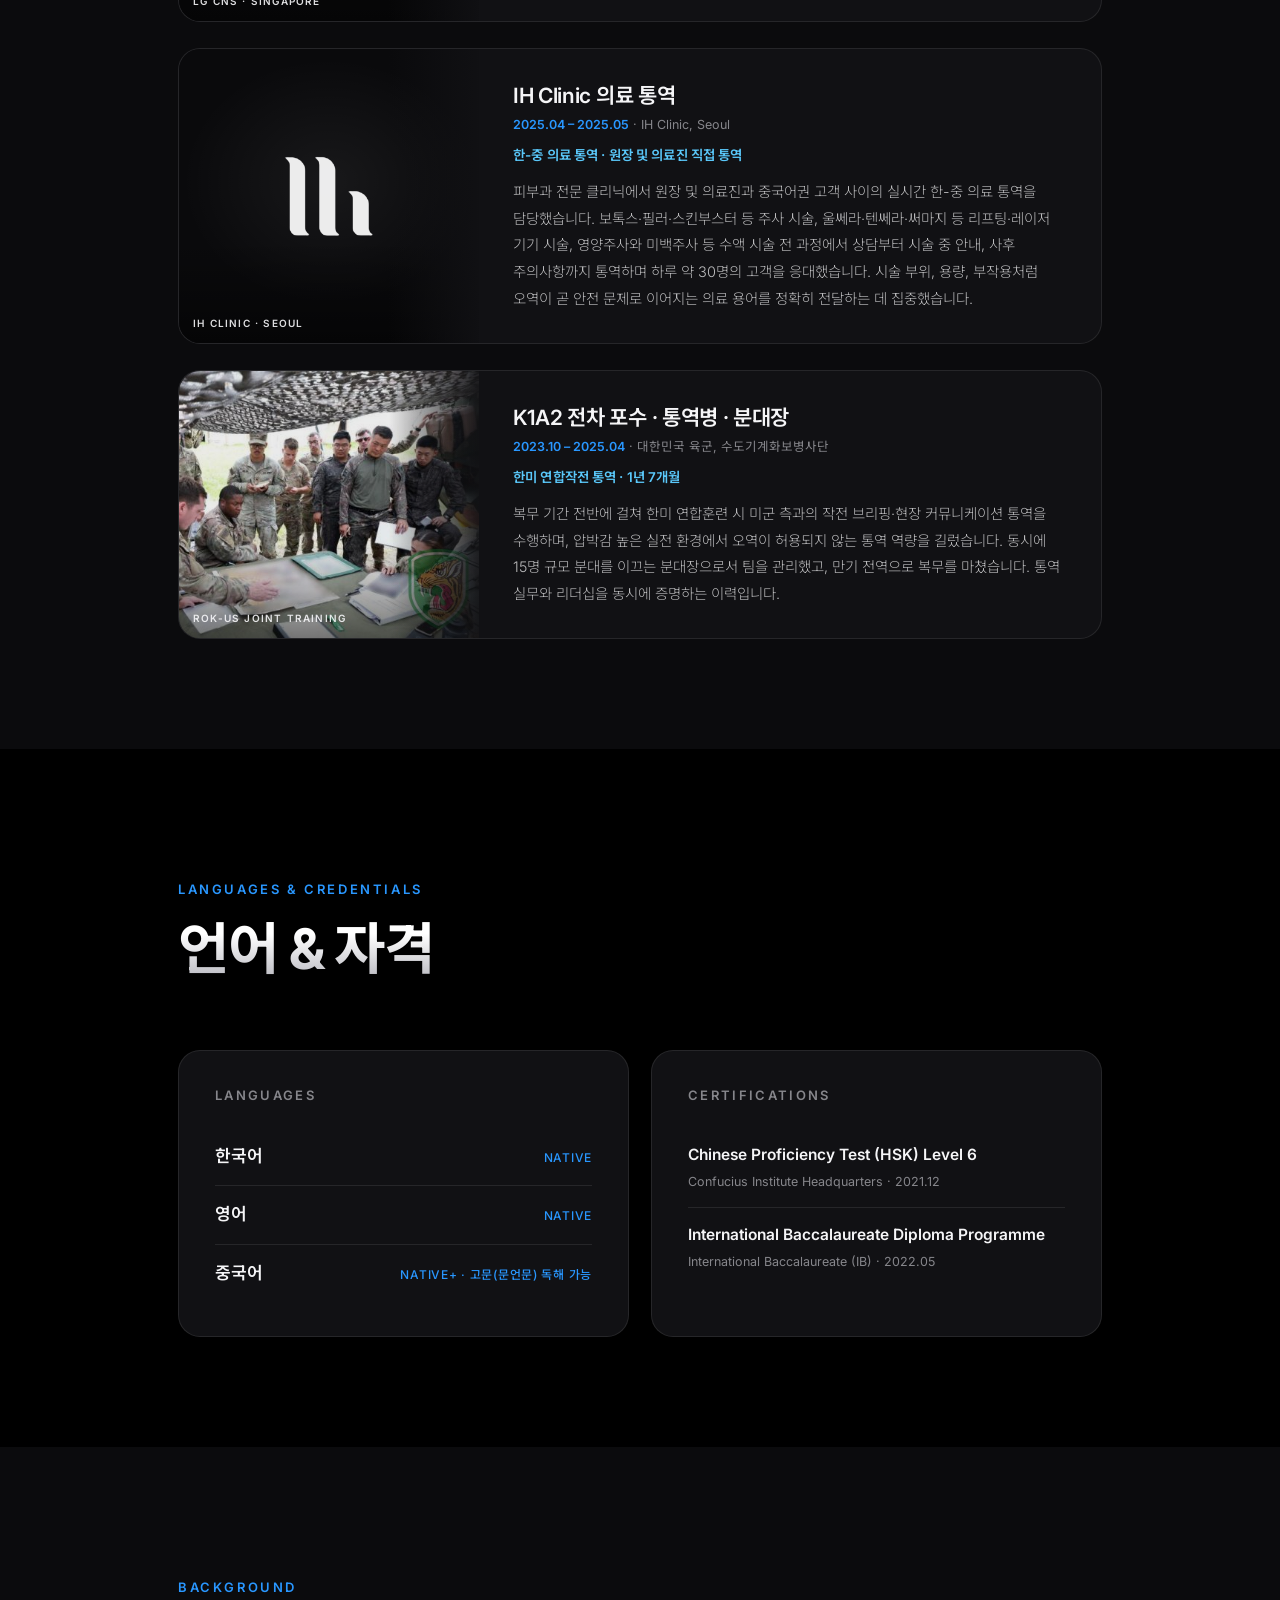
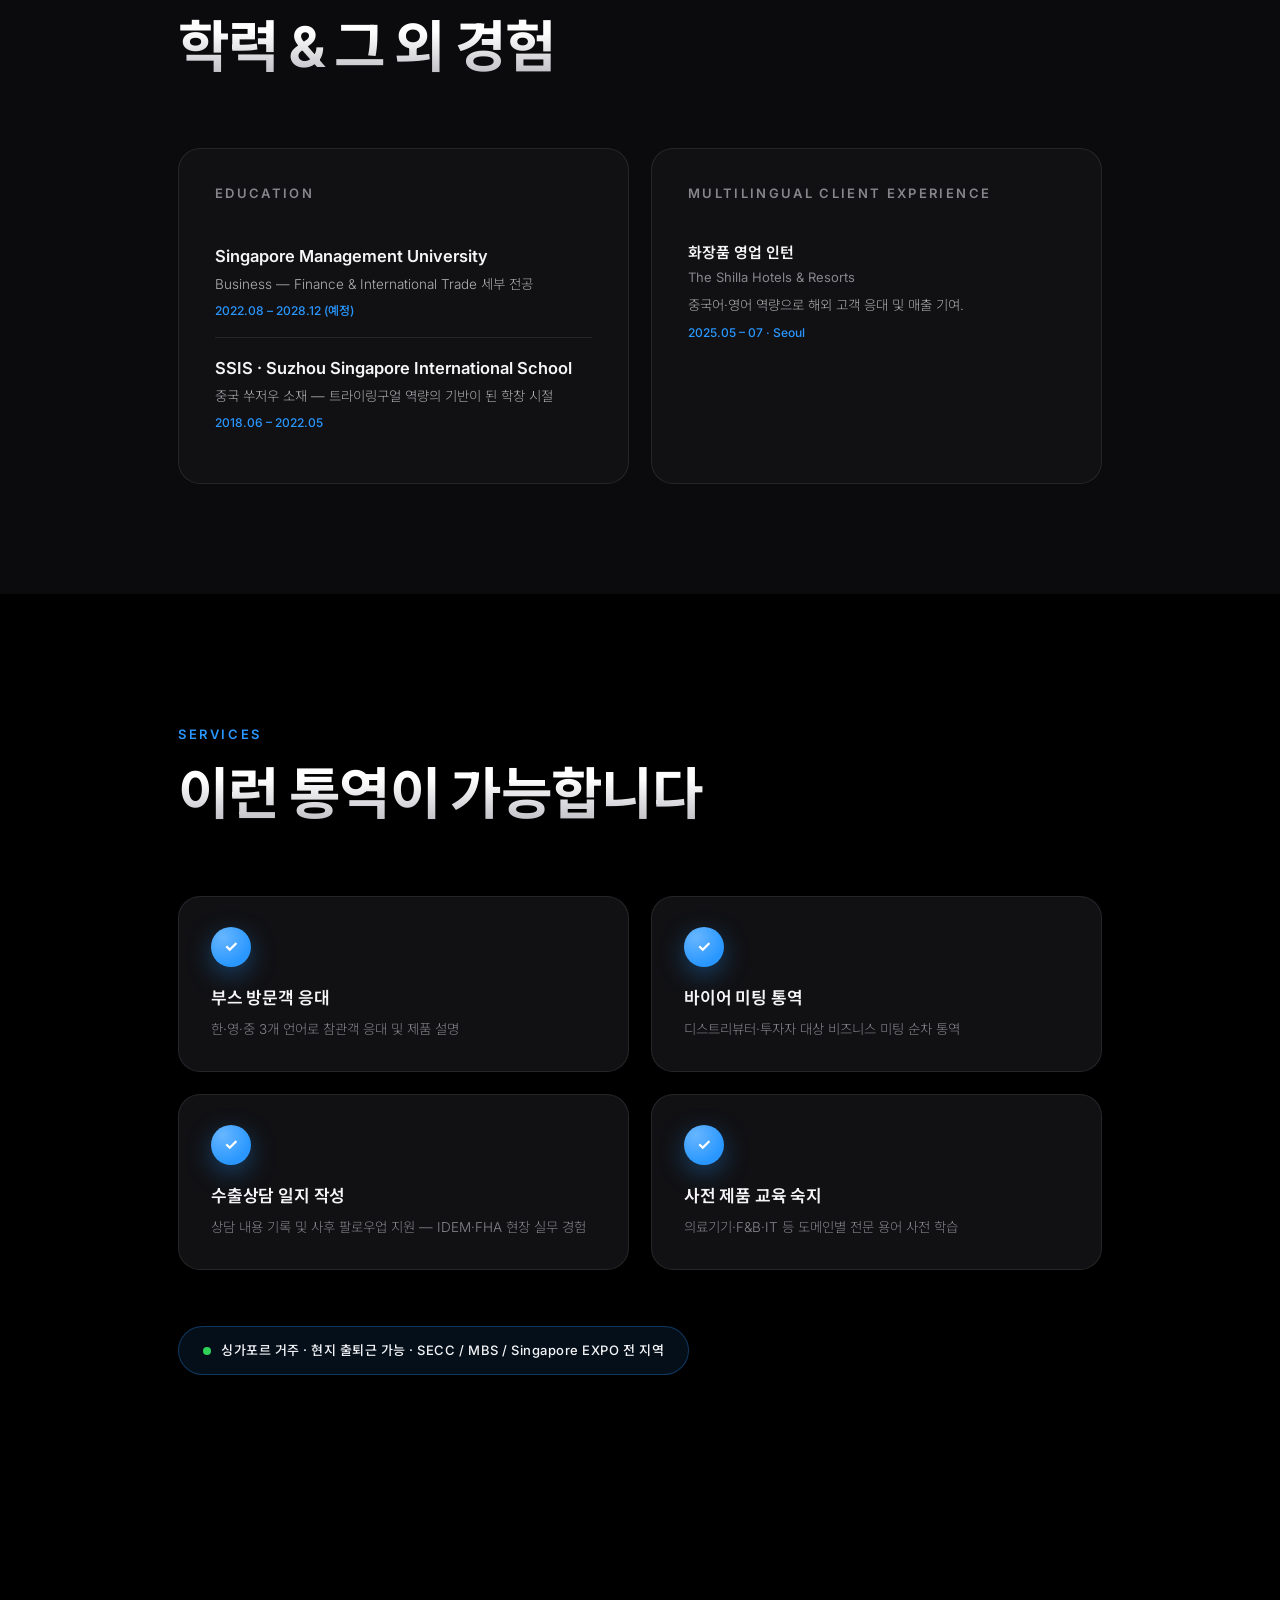
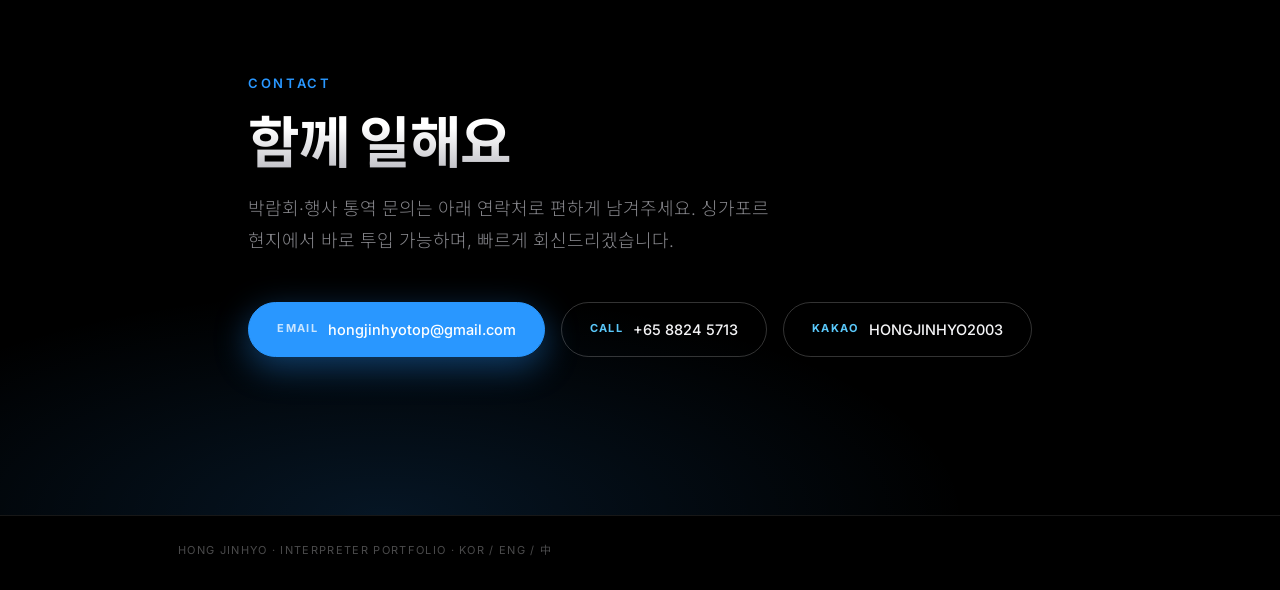
==== commit 8c0b45a1: "Update index.html" ====
--- a/index.html
+++ b/index.html
@@ -31,6 +31,10 @@
     overflow-wrap: break-word;
     overflow-x:hidden;
   }
+  p, li, div, span, h1, h2, h3{word-break:keep-all;}
+  .exp-desc, .slide-lede, .contact-text, .service-sub, .edu-detail, .compact-desc{
+    text-wrap: pretty;
+  }
   img{max-width:100%; display:block;}
   a{color:inherit;}
   ::selection{background:var(--blue); color:#000;}
@@ -52,16 +56,16 @@
 
   /* ---------- HERO (title slide) ---------- */
   .hero{
-    min-height:96vh;
+    min-height:92vh;
     display:flex;
     flex-direction:column;
-    align-items:center;
+    align-items:flex-start;
     justify-content:center;
-    text-align:center;
+    text-align:left;
     position:relative;
-    padding:90px 24px 70px;
+    padding:90px 0 70px;
     background:
-      radial-gradient(ellipse 75% 55% at 50% 0%, rgba(41,151,255,0.13), transparent 65%),
+      radial-gradient(ellipse 75% 55% at 30% 0%, rgba(41,151,255,0.13), transparent 65%),
       radial-gradient(ellipse 60% 45% at 50% 105%, rgba(255,255,255,0.05), transparent 60%),
       var(--stage);
     overflow:hidden;
@@ -113,7 +117,7 @@
     display:flex;
     flex-direction:column;
     gap:13px;
-    align-items:center;
+    align-items:flex-start;
   }
   .caption-line{
     display:flex;
@@ -129,7 +133,7 @@
     letter-spacing:0.14em;
     color: var(--blue);
     width:36px;
-    text-align:right;
+    text-align:left;
     flex:0 0 auto;
   }
   @media (prefers-reduced-motion: no-preference){
@@ -147,15 +151,15 @@
   .scroll-hint{
     position:absolute;
     bottom:26px;
-    left:50%;
-    transform:translateX(-50%);
+    left:28px;
+    transform:none;
     color:var(--txt-dim);
     font-size:20px;
     animation: hint 2.4s ease infinite;
   }
   @keyframes hint{
-    0%,100%{transform:translateX(-50%) translateY(0); opacity:.5;}
-    50%{transform:translateX(-50%) translateY(7px); opacity:1;}
+    0%,100%{transform:translateY(0); opacity:.5;}
+    50%{transform:translateY(7px); opacity:1;}
   }
 
   /* ---------- SPEC STRIP ---------- */
@@ -166,7 +170,7 @@
     padding:64px 28px;
     max-width:980px;
     margin:0 auto;
-    text-align:center;
+    text-align:left;
     border-top:1px solid var(--panel-line);
     border-bottom:1px solid var(--panel-line);
   }
@@ -191,7 +195,7 @@
   section{padding:130px 0 110px; position:relative;}
   section.alt{background: var(--stage-2);}
   .slide-kicker{
-    text-align:center;
+    text-align:left;
     font-size:13px;
     font-weight:600;
     letter-spacing:0.2em;
@@ -200,7 +204,7 @@
     margin-bottom:18px;
   }
   .slide-title{
-    text-align:center;
+    text-align:left;
     font-size: clamp(34px, 5.5vw, 56px);
     font-weight:700;
     letter-spacing:-0.03em;
@@ -212,9 +216,9 @@
     color:transparent;
   }
   .slide-lede{
-    text-align:center;
-    max-width:680px;
-    margin:0 auto;
+    text-align:left;
+    max-width:720px;
+    margin:0;
     font-size: clamp(16px, 2.2vw, 20px);
     font-weight:300;
     color: var(--txt-dim);
@@ -283,11 +287,10 @@
   .exp-body{padding:30px 34px;}
   .exp-top{
     display:flex;
-    justify-content:space-between;
+    flex-direction:column;
     align-items:flex-start;
-    flex-wrap:wrap;
-    gap:10px;
-    margin-bottom:8px;
+    gap:4px;
+    margin-bottom:10px;
   }
   .exp-org{
     font-size:21px;
@@ -297,7 +300,7 @@
   .exp-meta{
     font-size:12.5px;
     color: var(--txt-dim);
-    text-align:right;
+    text-align:left;
     line-height:1.5;
   }
   .exp-meta .d{color: var(--blue); font-weight:600;}
@@ -328,13 +331,25 @@
     justify-content:center;
   }
   .exp-logo img{
-    width:112px;
-    height:112px;
-    border-radius:24px;
+    width:118px;
+    height:118px;
+    border-radius:26px;
     box-shadow: 0 16px 44px rgba(150,40,180,0.35);
     transition: transform .6s cubic-bezier(.2,.7,.3,1);
   }
   .exp-card:hover .exp-logo img{transform:scale(1.06);}
+  .exp-logo.ih{
+    background:
+      radial-gradient(ellipse 70% 60% at 50% 45%, rgba(255,255,255,0.06), transparent 70%),
+      #0a0a0c;
+  }
+  .exp-logo.ih img{
+    width:96px;
+    height:auto;
+    border-radius:0;
+    box-shadow:none;
+    opacity:0.92;
+  }
   .exp-logo::after{
     content:"";
     position:absolute; inset:0;
@@ -398,7 +413,7 @@
     font-weight:500;
     letter-spacing:0.06em;
     color: var(--blue);
-    text-align:right;
+    text-align:left;
     max-width:220px;
   }
   .cert-item{
@@ -465,7 +480,7 @@
   .service-sub{font-size:13.5px; font-weight:300; color:var(--txt-dim); margin-top:6px; line-height:1.7;}
 
   .availability{
-    margin:56px auto 0;
+    margin:56px 0 0;
     display:flex;
     width:fit-content;
     align-items:center;
@@ -493,15 +508,15 @@
 
   /* ---------- CONTACT (closing slide) ---------- */
   .contact{
-    min-height:74vh;
+    min-height:70vh;
     display:flex;
     flex-direction:column;
-    align-items:center;
+    align-items:stretch;
     justify-content:center;
-    text-align:center;
-    padding:120px 24px 90px;
+    text-align:left;
+    padding:120px 0 90px;
     background:
-      radial-gradient(ellipse 70% 55% at 50% 100%, rgba(41,151,255,0.14), transparent 65%),
+      radial-gradient(ellipse 70% 55% at 30% 100%, rgba(41,151,255,0.14), transparent 65%),
       var(--stage);
   }
   .contact .slide-title{margin-bottom:18px;}
@@ -509,15 +524,15 @@
     font-size: clamp(15px, 2vw, 18px);
     font-weight:300;
     color: var(--txt-dim);
-    max-width:520px;
-    margin:0 auto 44px;
+    max-width:560px;
+    margin:0 0 44px;
     line-height:1.8;
   }
   .contact-grid{
     display:flex;
     gap:16px;
     flex-wrap:wrap;
-    justify-content:center;
+    justify-content:flex-start;
   }
   .contact-pill{
     font-size:14.5px;
@@ -555,7 +570,7 @@
   .contact-pill.primary .k{color:rgba(255,255,255,0.75);}
 
   footer{
-    text-align:center;
+    text-align:left;
     padding:26px 0 30px;
     font-size:11px;
     letter-spacing:0.12em;
@@ -567,7 +582,7 @@
 
   /* ---------- RESPONSIVE ---------- */
   @media (max-width: 720px){
-    .hero{min-height:88vh; padding-top:70px;}
+    .hero{min-height:84vh; padding-top:70px;}
     .hero-photo{width:132px; height:132px;}
     .spec-strip{grid-template-columns:1fr; gap:34px; padding:48px 28px;}
     section{padding:88px 0 76px;}
@@ -622,6 +637,7 @@
 <div id="progress"></div>
 
 <div class="hero">
+ <div class="wrap">
   <div class="hero-kicker">Interpreter · Trilingual · KOR / ENG / 中</div>
   <div class="hero-photo-wrap">
     <img class="hero-photo" src="[data-uri]" alt="Hong Jinhyo">
@@ -642,7 +658,8 @@
       <span>韩·英·中三语，让现场沟通畅通无阻。</span>
     </div>
   </div>
-  <div class="scroll-hint">⌄</div>
+ </div>
+ <div class="scroll-hint">⌄</div>
 </div>
 
 <div class="spec-strip">
@@ -651,7 +668,7 @@
     <div class="spec-label">Native-level Trilingual</div>
   </div>
   <div class="rv">
-    <div class="spec-num">2</div>
+    <div class="spec-num">3</div>
     <div class="spec-label">Int'l Expo Interpreting · Singapore 2026</div>
   </div>
   <div class="rv">
@@ -668,9 +685,9 @@
       한국어·영어·중국어를 모두 <strong>원어민 수준</strong>으로 구사하는 트라이링구얼 통역사입니다.
       중국 쑤저우에서 학창 시절을 보내며 익힌 중국어는 일상 회화를 넘어 <strong>고문(문언문) 독해</strong>까지 가능하고,
       현재는 싱가포르 SMU에서 금융을 전공하며 <strong>비즈니스 현장의 언어</strong>를 함께 익히고 있습니다.
-      IDEM·FHA 등 싱가포르 국제 박람회 부스 통역, LG CNS의 글로벌 뱅킹 기술 통역, 한미 연합훈련
-      통역병 복무 — <strong>전시장, 협상 테이블, 실전 훈련 현장</strong>을 두루 거치며 다양한 환경에서
-      실시간 통역을 수행해왔습니다.
+      Seafood Expo Asia·IDEM·FHA 등 싱가포르 국제 박람회 부스 통역, LG CNS의 글로벌 뱅킹 기술 통역,
+      피부과 클리닉 의료 통역, 한미 연합훈련 통역병 복무 — <strong>전시장, 협상 테이블, 진료실, 실전 훈련
+      현장</strong>을 두루 거치며 다양한 환경에서 실시간 통역을 수행해왔습니다.
     </p>
   </div>
 </section>
@@ -682,6 +699,46 @@
 
     <div class="exp-list">
       <div class="exp-card rv">
+        <div class="exp-photo faces">
+          <img src="[data-uri]" alt="Seafood Expo Asia 2026 부스 통역">
+          <span class="exp-tag">Seafood Expo Asia 2026 · Booth</span>
+        </div>
+        <div class="exp-body">
+          <div class="exp-top">
+            <div class="exp-org">Seafood Expo Asia Singapore 2026</div>
+            <div class="exp-meta"><span class="d">2026.09.02 – 04</span> · Sands Expo &amp; Convention Centre, Singapore</div>
+          </div>
+          <div class="exp-role">전시 통역 요원 (중국어) · 해청정 부스, 한국관</div>
+          <p class="exp-desc">
+            전시대행사 하이퍼스를 통해 한국관 참가사 해청정(해초미인) 부스의 중국어 통역을 전담했습니다.
+            해초·두부·다시마·검은콩 면 등 즉석 저칼로리 건강면 제품군의 특징(글루텐프리·비건 인증,
+            4無 무첨가, 상온 보관)을 사전에 숙지한 뒤, 3일간 부스를 찾은 중국어권 바이어를 대상으로
+            제품 소개와 상담을 통역하고 수출상담 일지를 작성했습니다.
+          </p>
+        </div>
+      </div>
+
+      <div class="exp-card rv">
+        <div class="exp-photo faces">
+          <img src="[data-uri]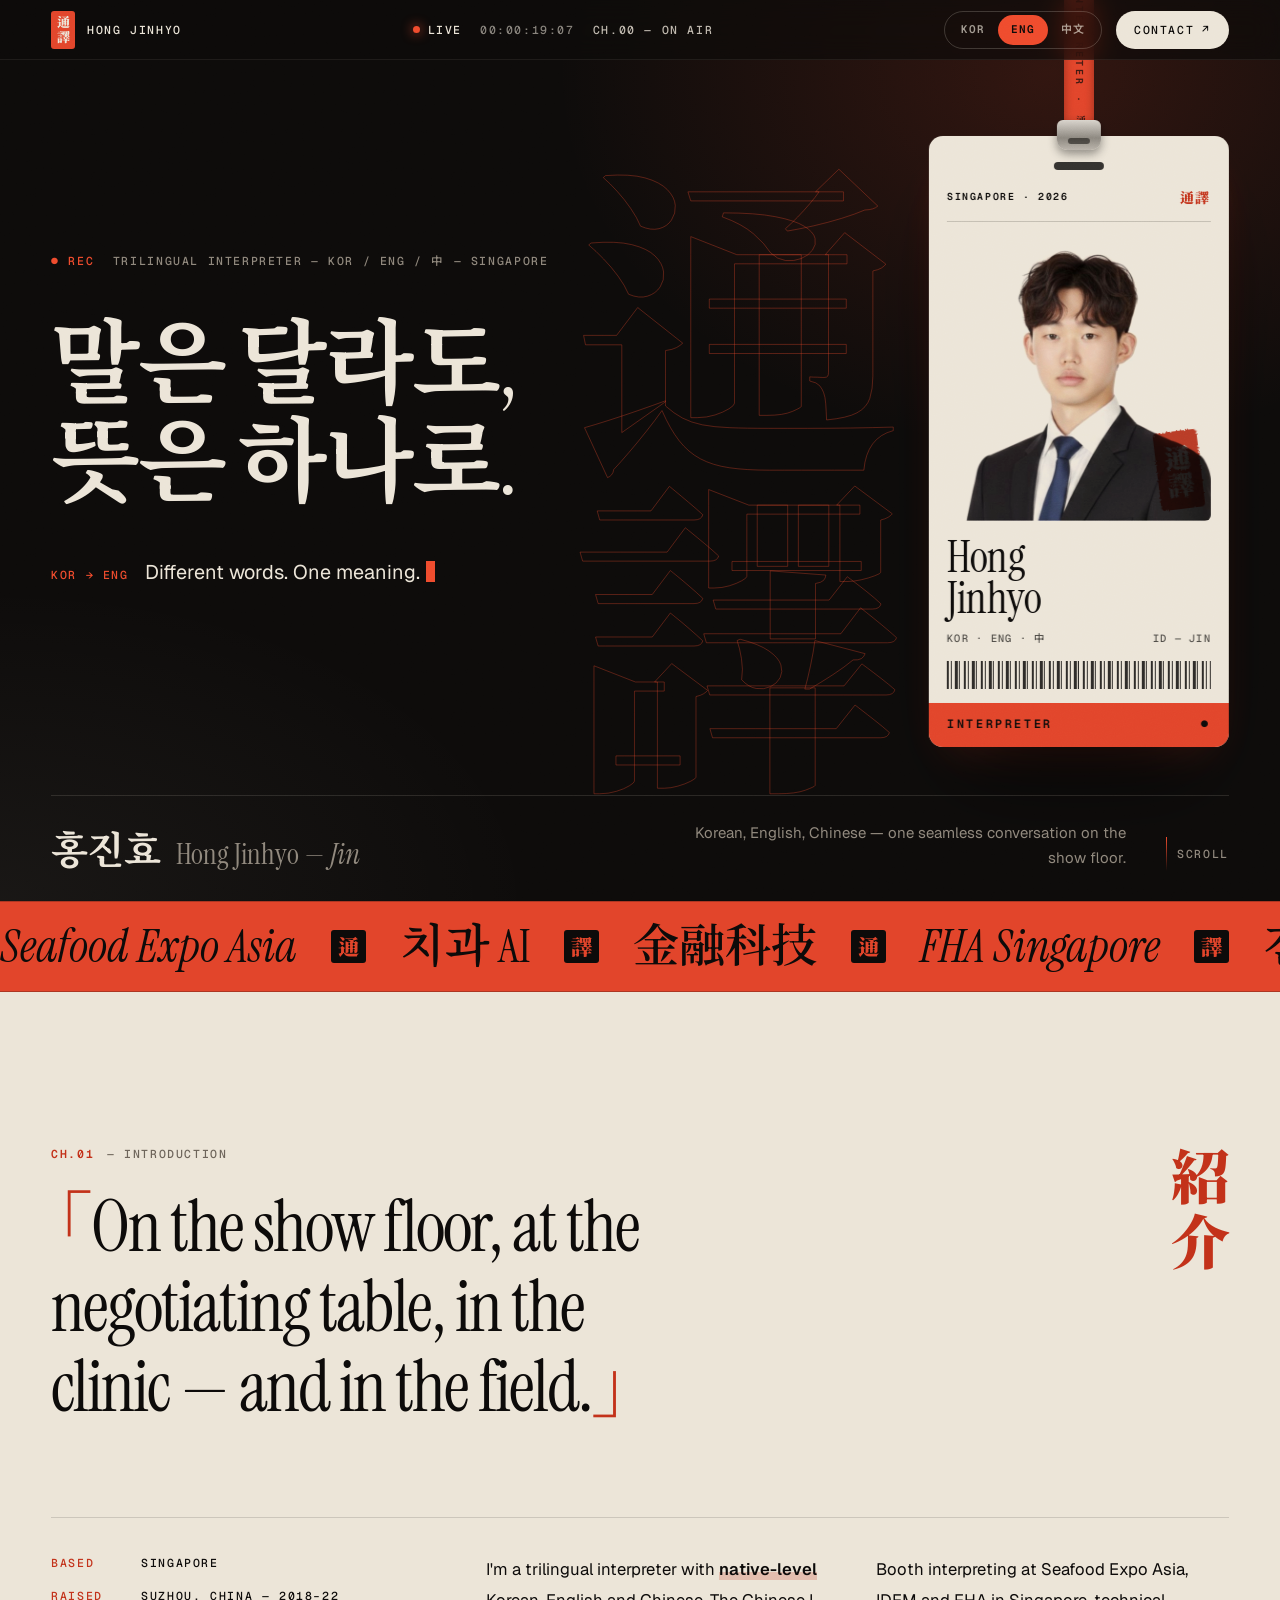
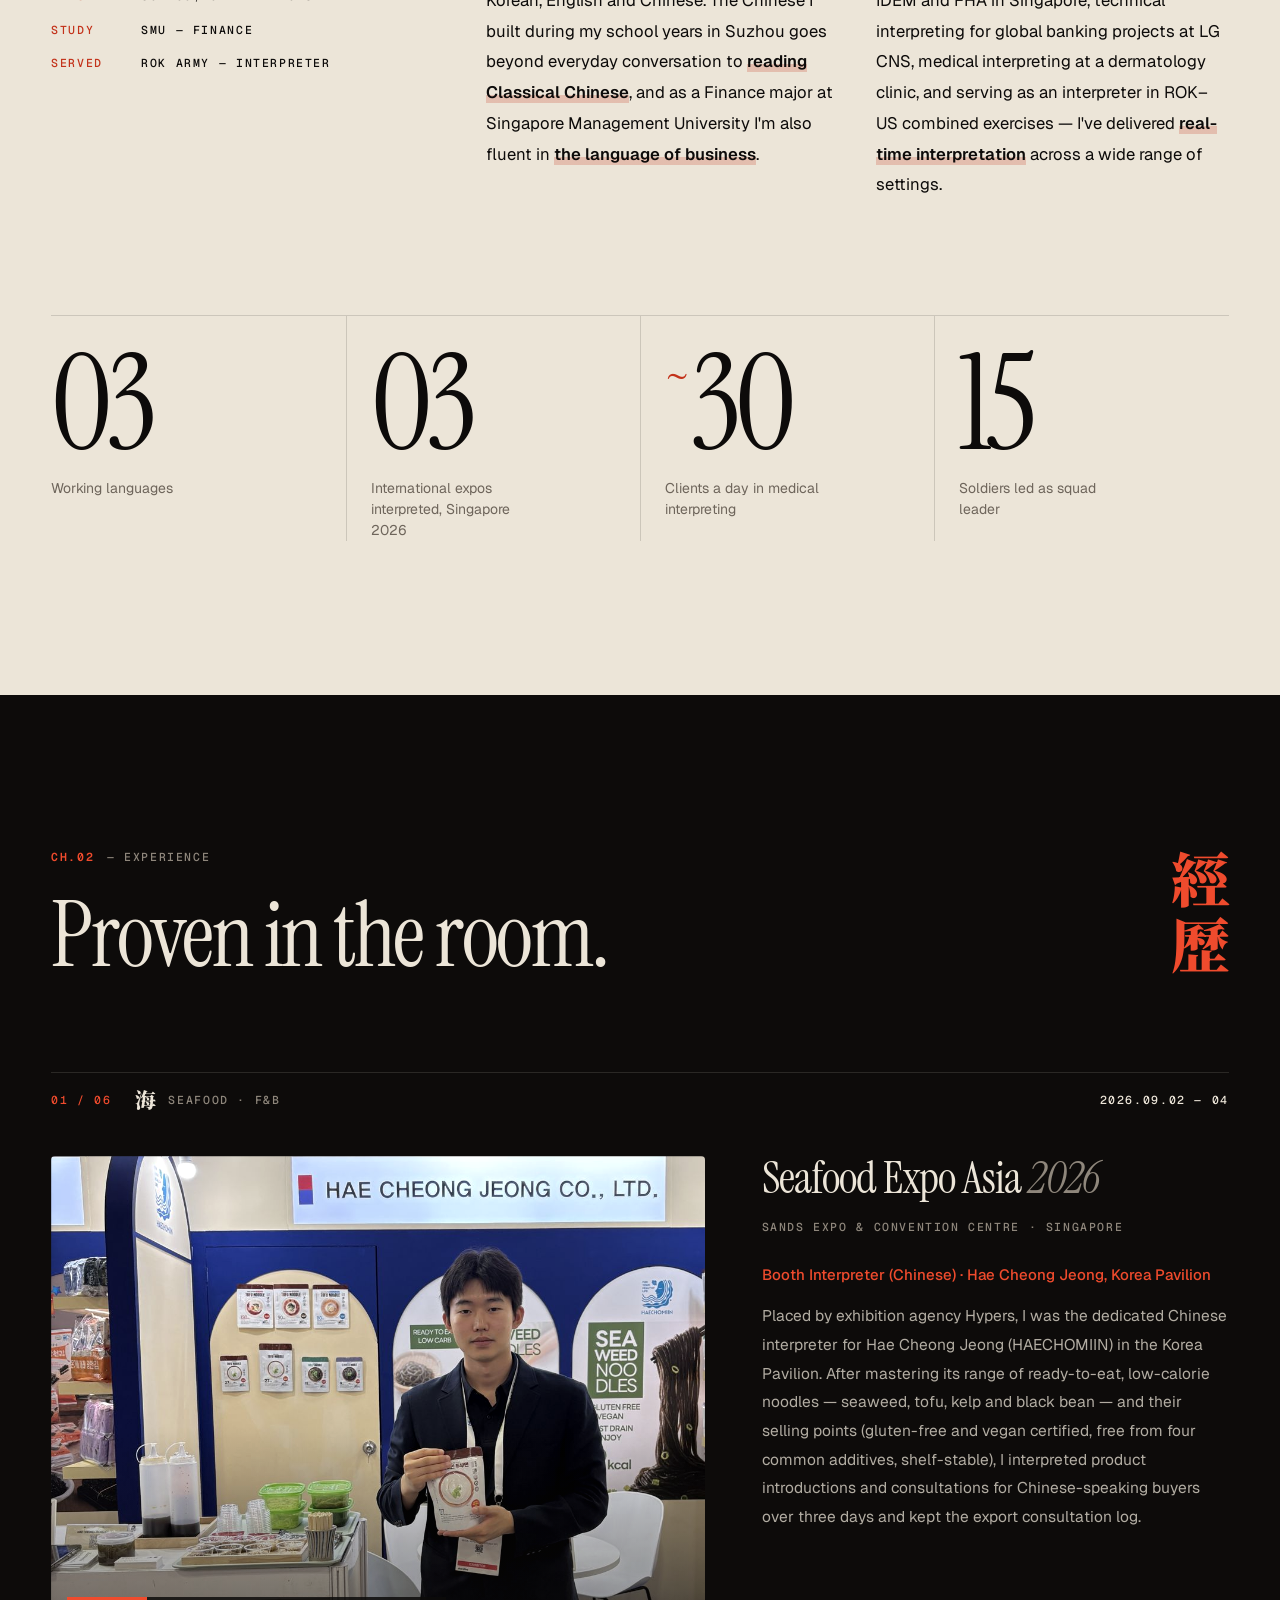
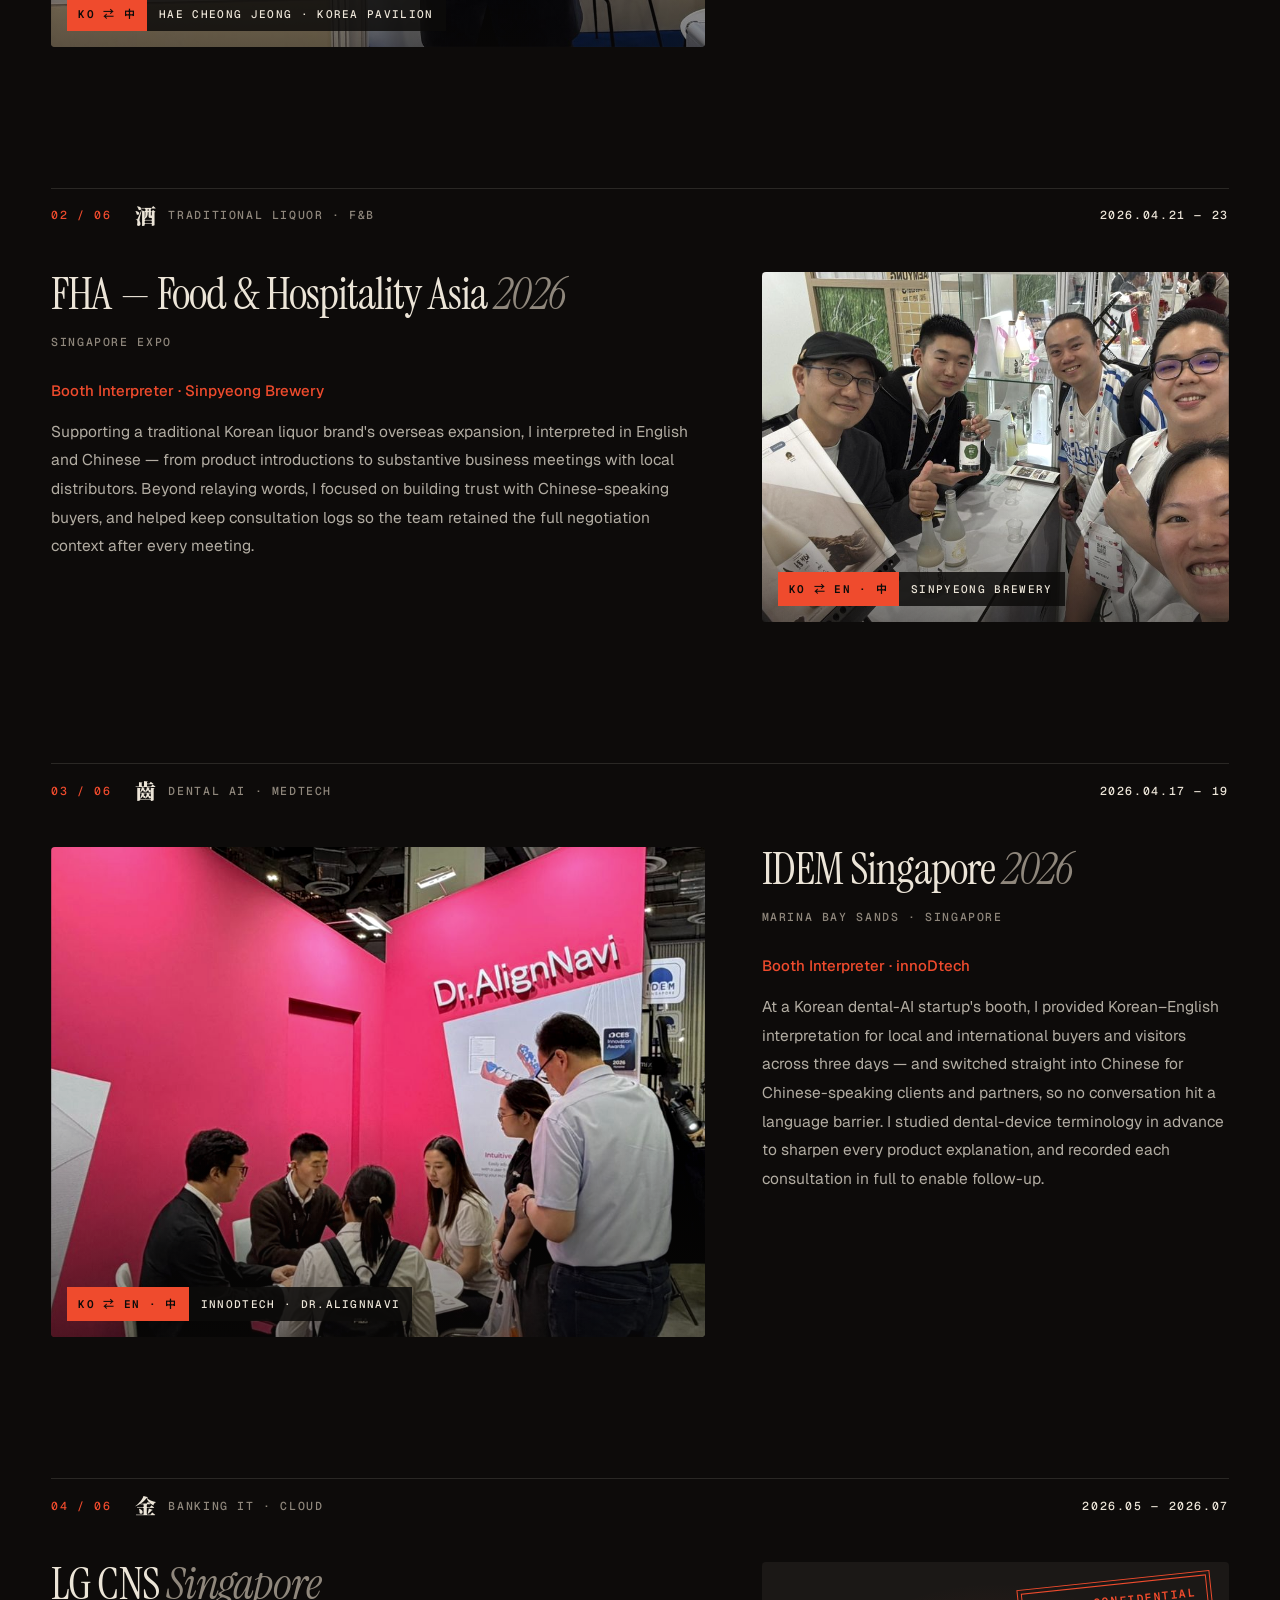
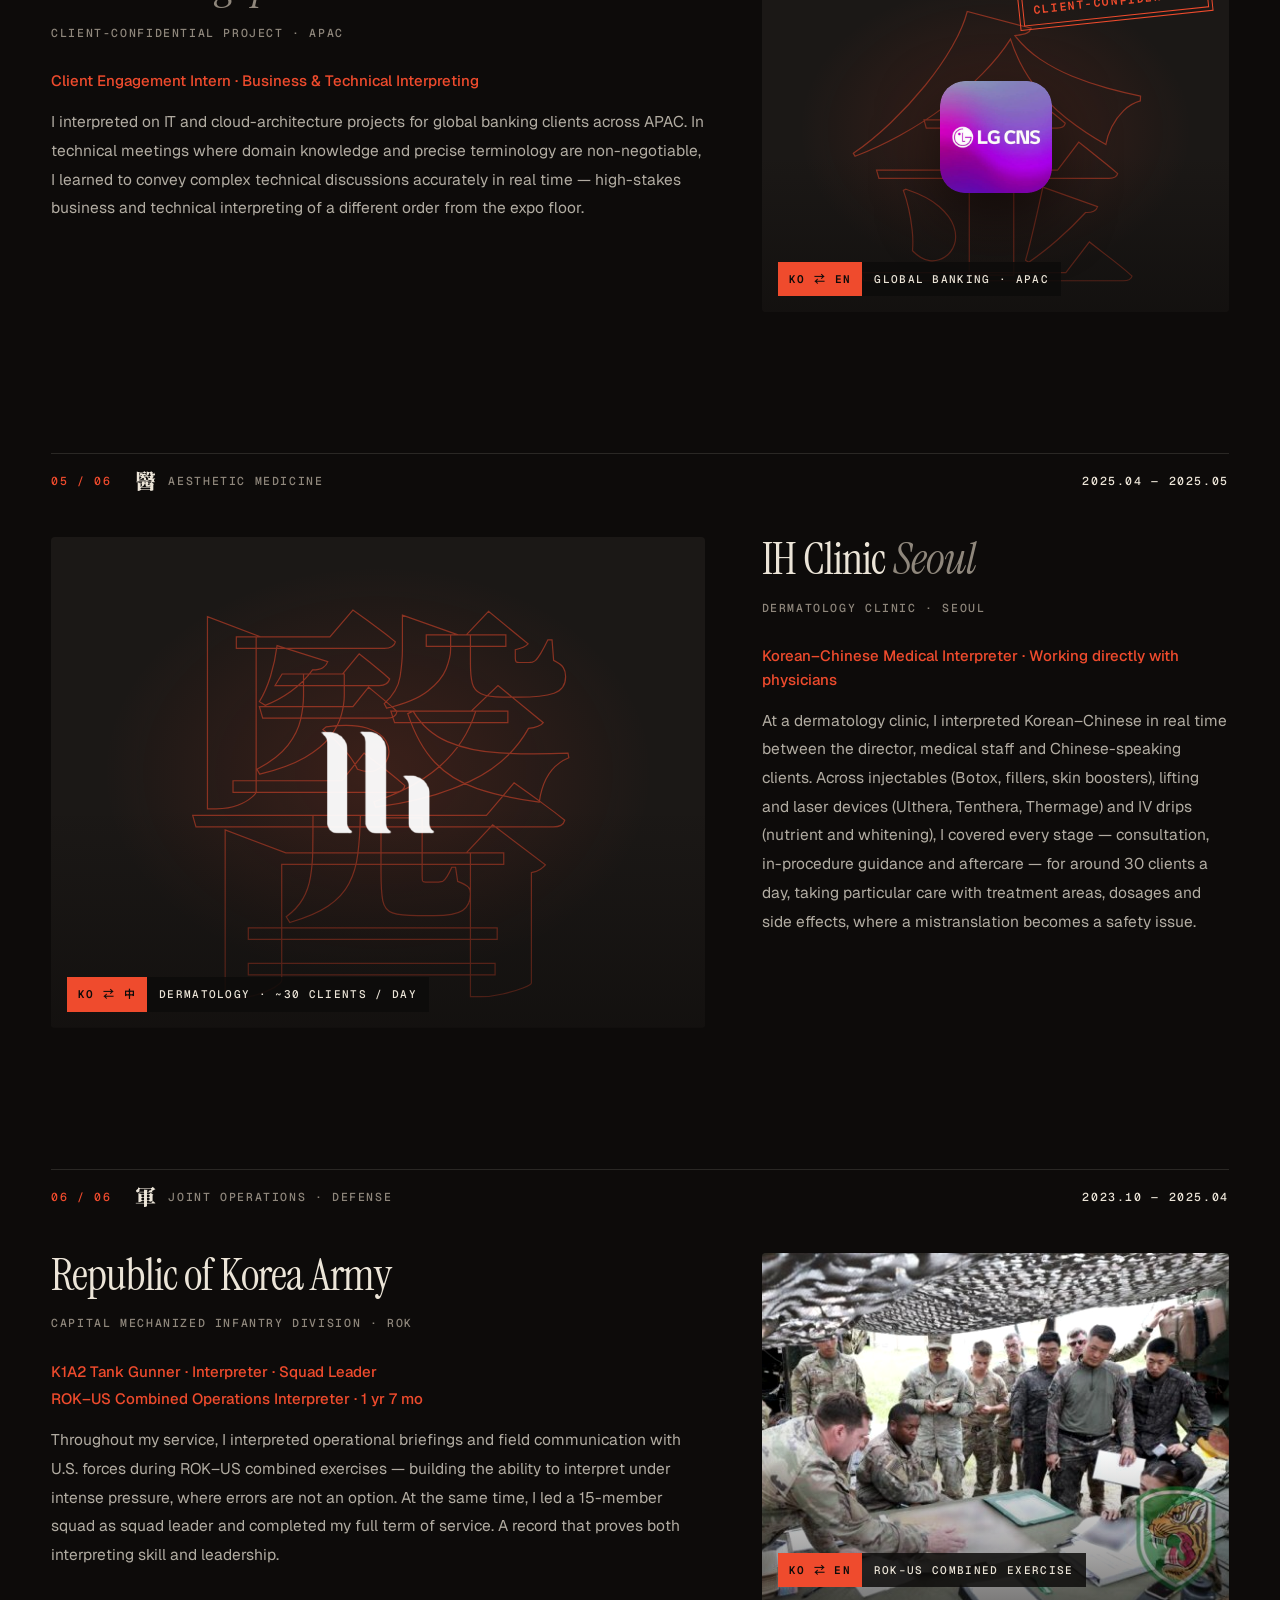
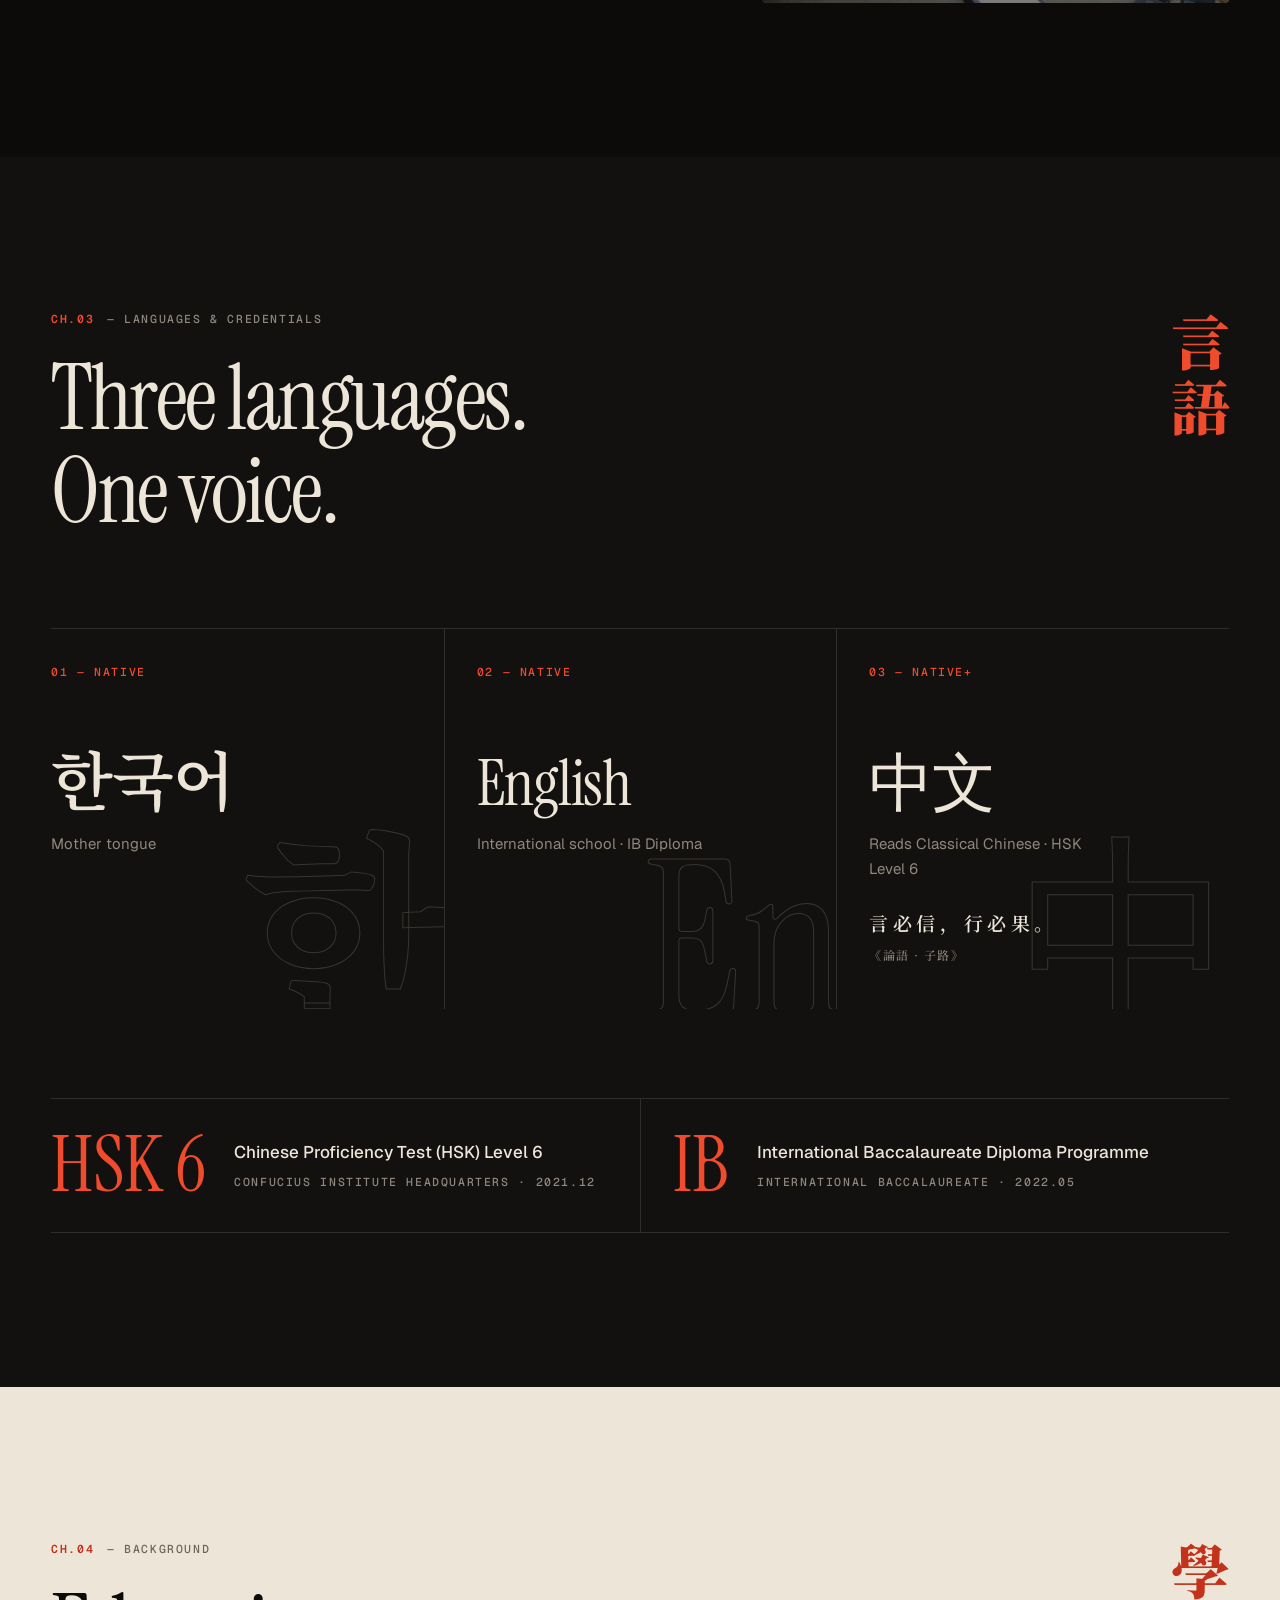
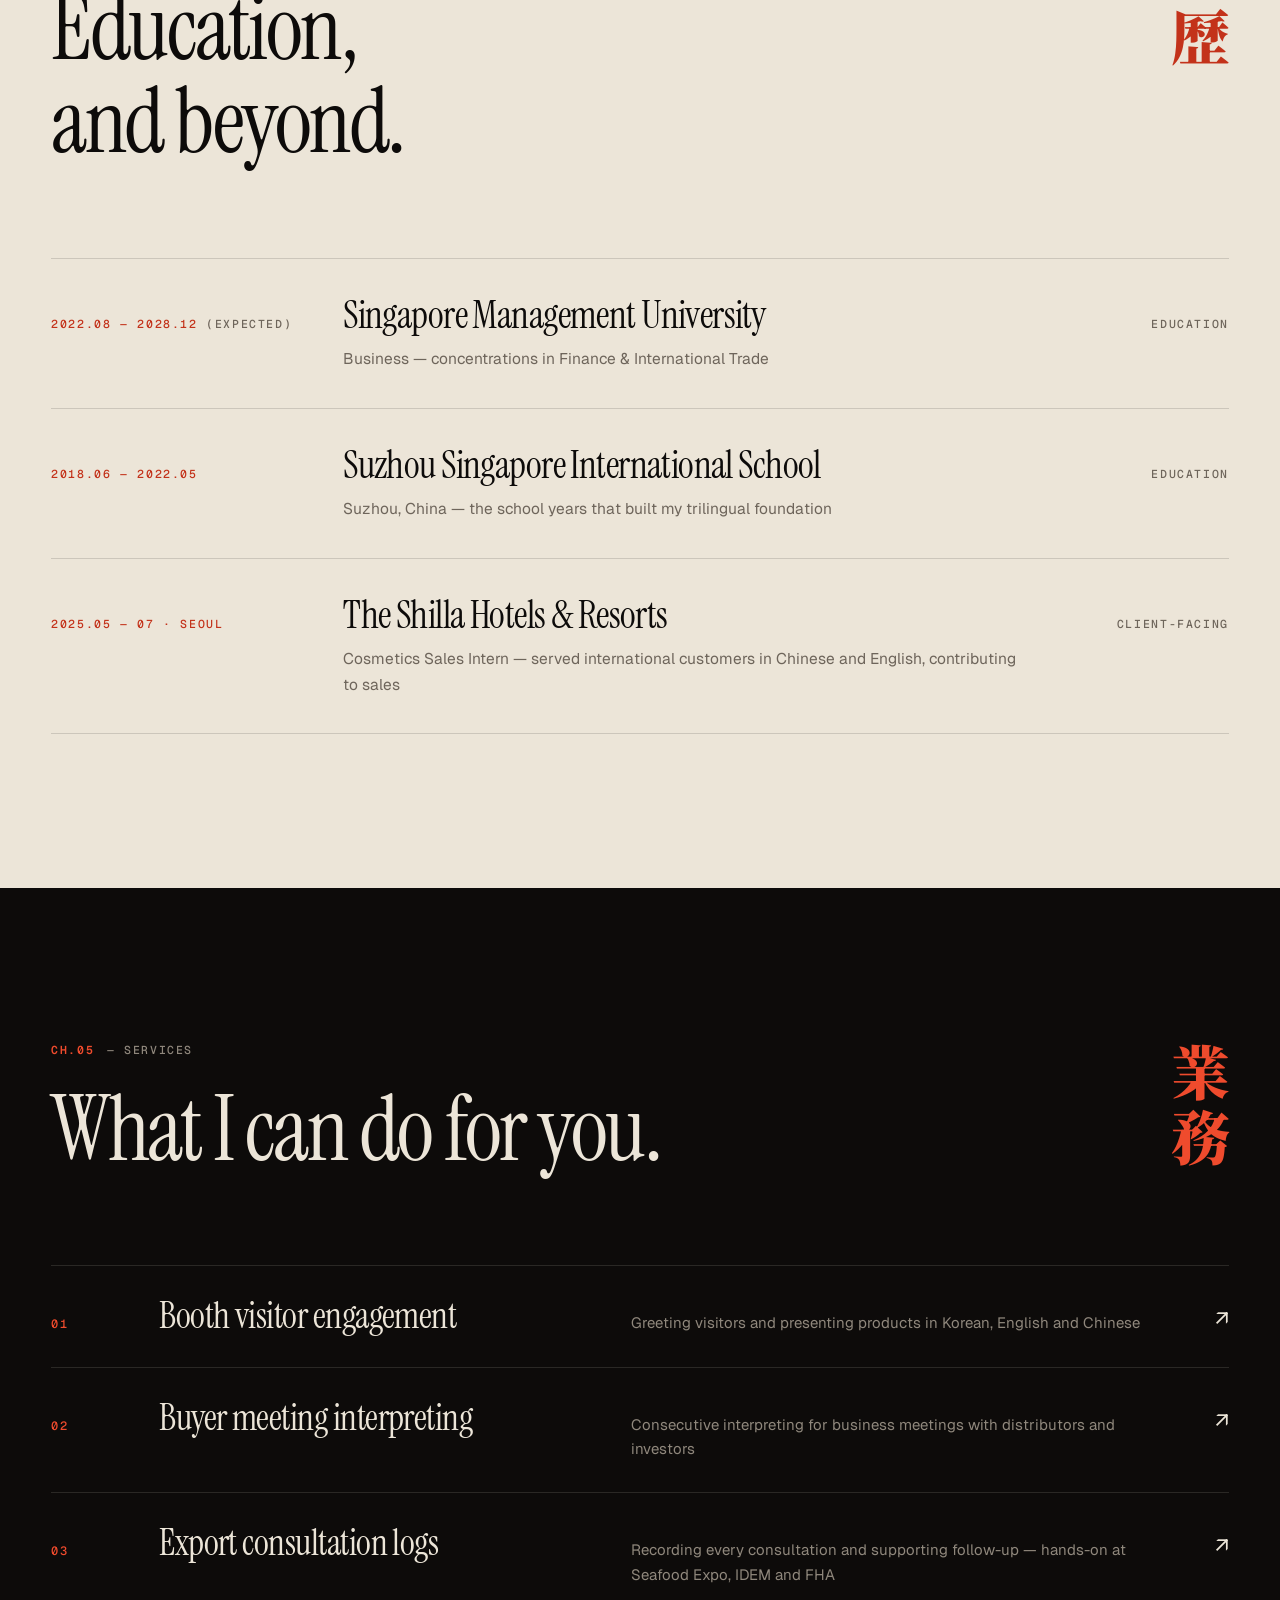
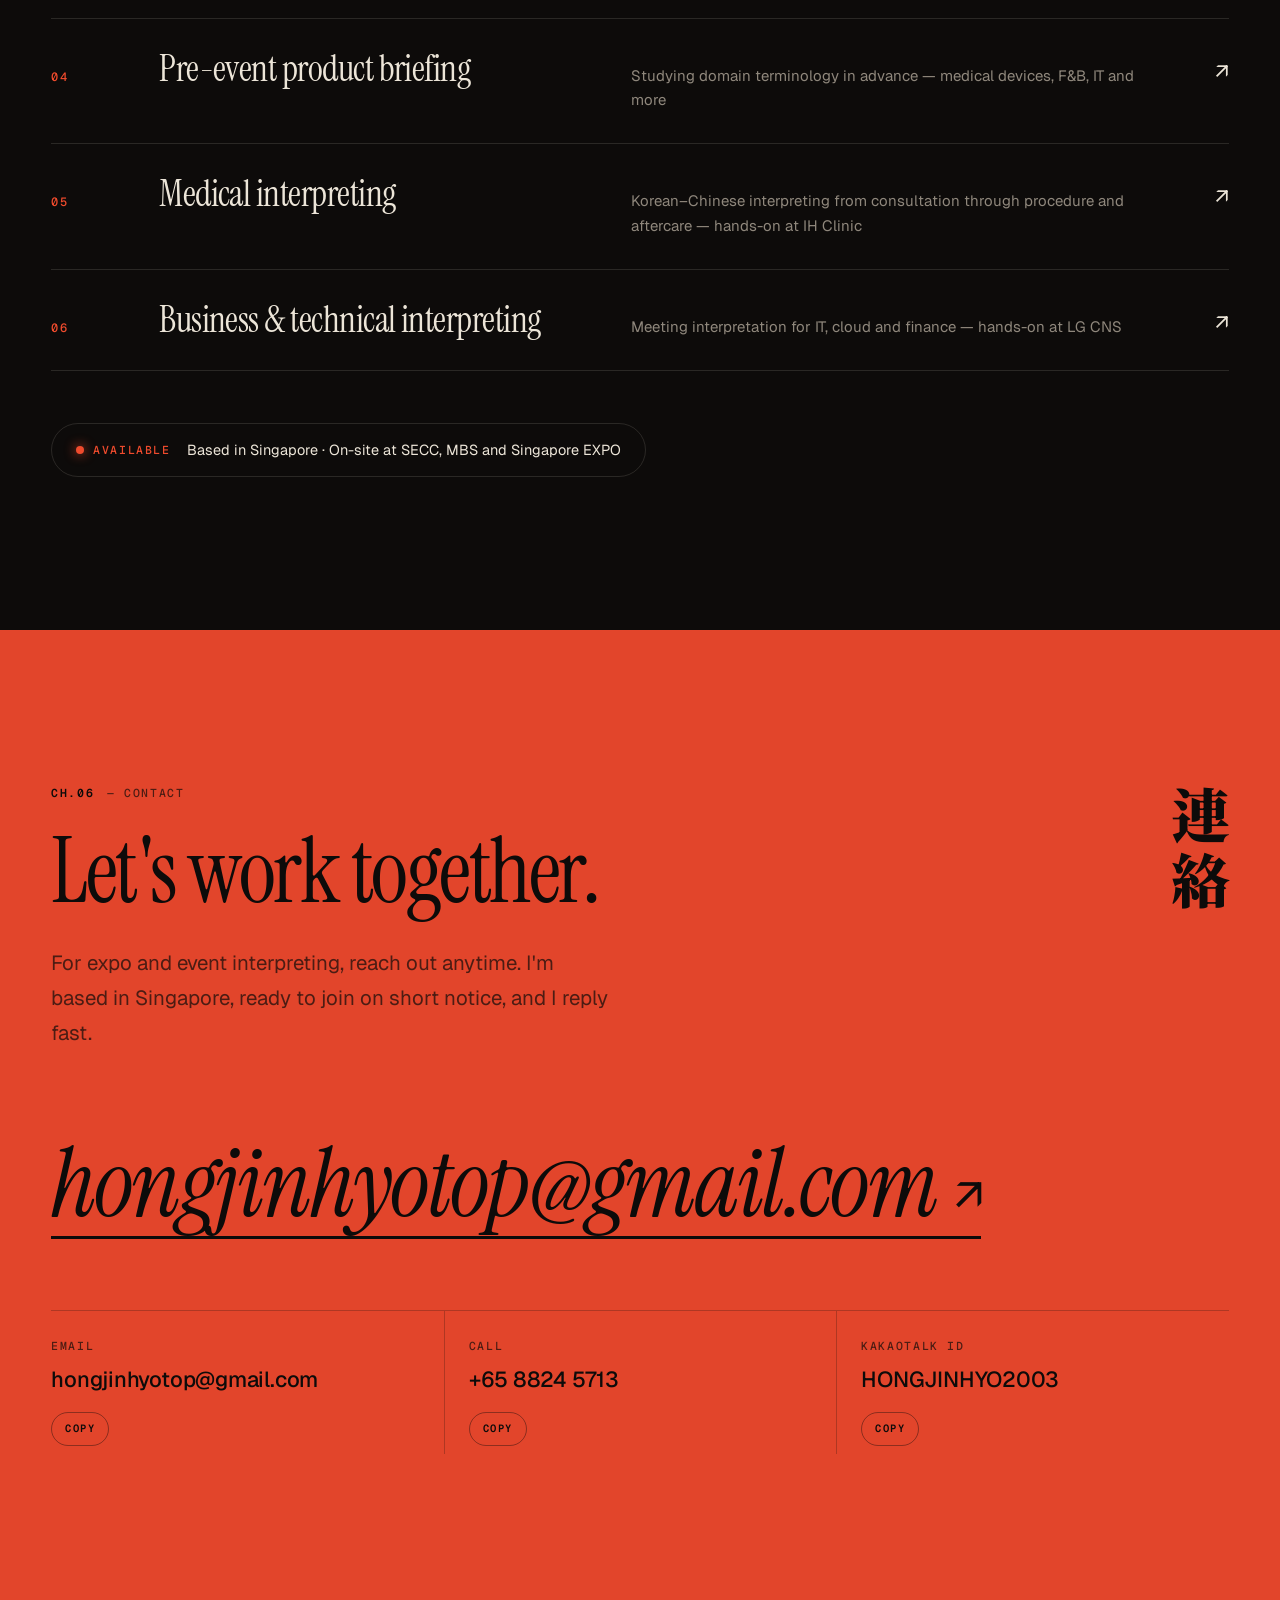
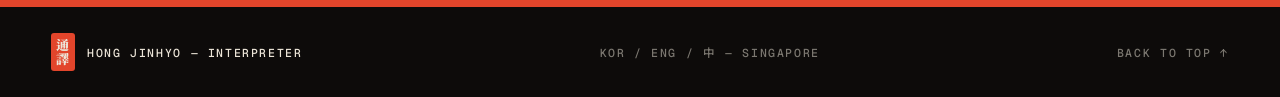
==== commit 0c48a900: "Redesign portfolio around a live-caption interpreter concept - New ink / paper / vermilion visual id" ====
--- a/index.html
+++ b/index.html
@@ -2,971 +2,1265 @@
 <html lang="ko">
 <head>
 <meta charset="UTF-8">
-<meta name="viewport" content="width=device-width, initial-scale=1.0">
-<title>Hong Jinhyo (Jin) — Interpreter Portfolio</title>
+<meta name="viewport" content="width=device-width, initial-scale=1.0, viewport-fit=cover">
+<title>홍진효 Hong Jinhyo — Trilingual Interpreter · KOR / ENG / 中</title>
+<meta name="description" content="한국어·영어·중국어 트라이링구얼 통역사 홍진효. 싱가포르 국제 박람회 부스 통역, 비즈니스·기술 통역, 의료 통역. Trilingual Korean–English–Chinese interpreter based in Singapore.">
+<meta name="theme-color" content="#0d0b0a">
+<meta property="og:type" content="website">
+<meta property="og:url" content="https://hongjinhyotop-cpu.github.io/">
+<meta property="og:title" content="홍진효 Hong Jinhyo — Trilingual Interpreter">
+<meta property="og:description" content="KOR · ENG · 中 — Booth, business, technical & medical interpreting in Singapore.">
+<meta property="og:image" content="https://hongjinhyotop-cpu.github.io/assets/og.jpg">
+<meta property="og:image:width" content="1200">
+<meta property="og:image:height" content="630">
+<meta name="twitter:card" content="summary_large_image">
+<link rel="icon" href="assets/favicon.svg" type="image/svg+xml">
 <link rel="preconnect" href="https://fonts.googleapis.com">
 <link rel="preconnect" href="https://fonts.gstatic.com" crossorigin>
-<link href="https://fonts.googleapis.com/css2?family=Inter:wght@300;400;500;600;700&family=Noto+Sans+KR:wght@300;400;500;700&display=swap" rel="stylesheet">
+<link href="https://fonts.googleapis.com/css2?family=Geist:wght@300..700&family=Geist+Mono:wght@400;500;600&family=Instrument+Serif:ital@0;1&family=Noto+Sans+KR:wght@300;400;500;700&family=Noto+Sans+SC:wght@300;400;500;700&family=Noto+Serif+KR:wght@500;600;700;900&family=Noto+Serif+SC:wght@500;600;700;900&display=swap" rel="stylesheet">
+<script>document.documentElement.classList.add('js')</script>
 <style>
   :root{
-    --stage:#000000;
-    --stage-2:#0b0b0d;
-    --panel:#111114;
-    --panel-line: rgba(255,255,255,0.09);
-    --txt:#f5f5f7;
-    --txt-dim:#86868b;
-    --blue:#2997ff;
-    --aqua:#5ac8fa;
-    --sans: 'Inter', 'Noto Sans KR', -apple-system, 'Helvetica Neue', sans-serif;
-  }
+    --ink:#0d0b0a;
+    --ink-2:#131110;
+    --ink-3:#1b1816;
+    --paper:#ece5d8;
+    --txt:#ece5d8;
+    --dim:#8f877c;
+    --line:rgba(236,229,216,.13);
+    --red:#ef4b2d;
+    --red-deep:#c3321a;
+    --red-bg:#e2452b;
+    --serif:"Instrument Serif","Noto Serif KR",serif;
+    --sans:"Geist","Noto Sans KR",system-ui,sans-serif;
+    --mono:"Geist Mono",ui-monospace,"SFMono-Regular",monospace;
+    --hanja:"Noto Serif KR",serif;
+    --pad:clamp(20px,4vw,56px);
+    --max:1320px;
+    --ease:cubic-bezier(.2,.7,.2,1);
+  }
+  :lang(ko){--serif:"Instrument Serif","Noto Serif KR",serif; --sans:"Geist","Noto Sans KR",system-ui,sans-serif;}
+  :lang(zh){--serif:"Instrument Serif","Noto Serif SC",serif; --sans:"Geist","Noto Sans SC",system-ui,sans-serif;}
+
   *{box-sizing:border-box; margin:0; padding:0;}
-  html{scroll-behavior:smooth;}
+  html{-webkit-text-size-adjust:100%; scroll-behavior:smooth; scroll-padding-top:64px;}
   body{
-    font-family: var(--sans);
-    background: var(--stage);
-    color: var(--txt);
-    line-height:1.6;
+    background:var(--ink);
+    color:var(--txt);
+    font-family:var(--sans);
+    font-size:16px;
+    line-height:1.65;
     -webkit-font-smoothing:antialiased;
-    word-break: keep-all;
-    overflow-wrap: break-word;
     overflow-x:hidden;
-  }
-  p, li, div, span, h1, h2, h3{word-break:keep-all;}
-  .exp-desc, .slide-lede, .contact-text, .service-sub, .edu-detail, .compact-desc{
-    text-wrap: pretty;
-  }
-  img{max-width:100%; display:block;}
-  a{color:inherit;}
-  ::selection{background:var(--blue); color:#000;}
-
-  .wrap{max-width:980px; margin:0 auto; padding:0 28px;}
-
-  #progress{
-    position:fixed;
-    top:0; left:0;
-    height:2px;
-    width:0%;
-    background: var(--blue);
-    z-index:99;
-  }
-
-  /* keynote build-in */
-  .rv{opacity:0; transform:translateY(26px) scale(0.985); transition:opacity .9s cubic-bezier(.2,.7,.3,1), transform .9s cubic-bezier(.2,.7,.3,1);}
-  .rv.in{opacity:1; transform:none;}
-
-  /* ---------- HERO (title slide) ---------- */
+    word-break:keep-all;
+    overflow-wrap:break-word;
+  }
+  :lang(zh){word-break:normal;}
+  img{display:block; max-width:100%;}
+  a{color:inherit; text-decoration:none;}
+  button{font:inherit; color:inherit; background:none; border:0; cursor:pointer;}
+  ::selection{background:var(--red); color:var(--ink);}
+  :focus-visible{outline:2px solid var(--red); outline-offset:3px;}
+
+  .wrap{width:100%; max-width:var(--max); margin:0 auto; padding:0 var(--pad);}
+  .hanja{font-family:var(--hanja); font-weight:900;}
+  .mono{font-family:var(--mono),"Noto Sans KR","Noto Sans SC",sans-serif; font-size:11.5px; font-weight:500; letter-spacing:.14em; text-transform:uppercase; line-height:1.5;}
+  .sr{position:absolute; width:1px; height:1px; overflow:hidden; clip:rect(0 0 0 0); white-space:nowrap;}
+  .scr{color:var(--red);}
+  .ghost{color:transparent;}
+
+  /* film grain */
+  body::after{
+    content:""; position:fixed; inset:0; z-index:300; pointer-events:none;
+    opacity:.09; mix-blend-mode:overlay;
+    background-image:url("data:image/svg+xml,%3Csvg xmlns='http://www.w3.org/2000/svg' width='180' height='180'%3E%3Cfilter id='n'%3E%3CfeTurbulence type='fractalNoise' baseFrequency='.9' numOctaves='3' stitchTiles='stitch'/%3E%3CfeColorMatrix type='saturate' values='0'/%3E%3C/filter%3E%3Crect width='100%25' height='100%25' filter='url(%23n)'/%3E%3C/svg%3E");
+  }
+
+  /* ---------- TOP BAR ---------- */
+  .topbar{
+    position:fixed; top:0; left:0; right:0; z-index:60;
+    height:60px; padding:0 var(--pad);
+    display:flex; align-items:center; justify-content:space-between; gap:20px;
+    background:rgba(13,11,10,.74);
+    -webkit-backdrop-filter:blur(14px) saturate(1.3);
+    backdrop-filter:blur(14px) saturate(1.3);
+    border-bottom:1px solid rgba(236,229,216,.08);
+    color:#ece5d8;
+  }
+  .brand{display:flex; align-items:center; gap:12px;}
+  .seal-mini{
+    display:flex; flex-direction:column; align-items:center; justify-content:center;
+    width:24px; height:38px; border-radius:3px;
+    background:var(--red-bg); color:var(--paper);
+    font-size:13px; line-height:1.08;
+  }
+  .tb-center{display:flex; align-items:center; gap:18px; color:rgba(236,229,216,.55);}
+  .live{display:flex; align-items:center; gap:8px; color:#ece5d8;}
+  .live i{width:7px; height:7px; border-radius:50%; background:var(--red); box-shadow:0 0 12px var(--red); animation:pulse 1.6s ease-in-out infinite;}
+  #tc{font-variant-numeric:tabular-nums; min-width:11ch;}
+  .tb-ch{color:rgba(236,229,216,.8);}
+  .tb-right{display:flex; align-items:center; gap:14px;}
+  .langs{
+    position:relative; display:grid; grid-template-columns:repeat(3,50px);
+    padding:3px; border:1px solid rgba(236,229,216,.2); border-radius:999px;
+  }
+  .langs .ind{
+    position:absolute; top:3px; left:3px; width:50px; height:30px; border-radius:999px;
+    background:var(--red); transition:transform .55s var(--ease);
+  }
+  .langs[data-active="en"] .ind{transform:translateX(50px);}
+  .langs[data-active="zh"] .ind{transform:translateX(100px);}
+  .langs button{
+    position:relative; z-index:1; height:30px;
+    font-family:var(--mono),"Noto Sans SC",sans-serif; font-size:11px; font-weight:600; letter-spacing:.08em;
+    color:rgba(236,229,216,.66); transition:color .35s;
+  }
+  .langs button:hover{color:#ece5d8;}
+  .langs button[aria-pressed="true"]{color:var(--ink);}
+  .tb-cta{
+    display:flex; align-items:center; gap:8px; height:38px; padding:0 18px;
+    border-radius:999px; background:#ece5d8; color:var(--ink);
+    transition:background .3s, color .3s;
+  }
+  .tb-cta:hover{background:var(--red); color:var(--ink);}
+  .tb-progress{
+    position:absolute; left:0; right:0; bottom:-1px; height:2px;
+    background:var(--red); transform-origin:0 50%; transform:scaleX(0);
+  }
+
+  /* ---------- HERO ---------- */
   .hero{
-    min-height:92vh;
-    display:flex;
-    flex-direction:column;
-    align-items:flex-start;
-    justify-content:center;
-    text-align:left;
-    position:relative;
-    padding:90px 0 70px;
+    position:relative; min-height:100vh; min-height:100svh;
+    display:flex; flex-direction:column;
+    padding-top:60px; overflow:hidden;
     background:
-      radial-gradient(ellipse 75% 55% at 30% 0%, rgba(41,151,255,0.13), transparent 65%),
-      radial-gradient(ellipse 60% 45% at 50% 105%, rgba(255,255,255,0.05), transparent 60%),
-      var(--stage);
-    overflow:hidden;
-  }
-  .hero-kicker{
-    font-size:13px;
-    font-weight:500;
-    letter-spacing:0.22em;
-    text-transform:uppercase;
-    color: var(--txt-dim);
-    margin-bottom:34px;
-  }
-  .hero-photo-wrap{
-    margin-bottom:44px;
-    position:relative;
-  }
-  .hero-photo{
-    width:168px;
-    height:168px;
-    object-fit:cover;
-    object-position:center 28%;
-    border-radius:50%;
-    border:1px solid rgba(255,255,255,0.14);
-    box-shadow:
-      0 0 0 6px rgba(255,255,255,0.03),
-      0 24px 70px rgba(41,151,255,0.22);
-  }
-  .hero-name{
-    font-size: clamp(44px, 7vw, 84px);
-    font-weight:700;
-    letter-spacing:-0.035em;
-    line-height:1.04;
-    background: linear-gradient(180deg, #ffffff 20%, #a7a7ad 100%);
-    -webkit-background-clip:text;
-    background-clip:text;
-    color:transparent;
-  }
-  .hero-sub{
-    margin-top:22px;
-    font-size: clamp(19px, 2.6vw, 27px);
-    font-weight:300;
-    color: var(--txt-dim);
-    letter-spacing:0.01em;
-  }
-  .hero-sub b{color:var(--txt); font-weight:600;}
-
-  .captions{
-    margin-top:50px;
-    display:flex;
-    flex-direction:column;
-    gap:13px;
-    align-items:flex-start;
-  }
-  .caption-line{
-    display:flex;
-    align-items:baseline;
-    gap:14px;
-    font-size: clamp(15px, 2vw, 18px);
-    font-weight:300;
-    color: rgba(245,245,247,0.85);
-  }
-  .caption-tag{
-    font-size:11px;
-    font-weight:600;
-    letter-spacing:0.14em;
-    color: var(--blue);
-    width:36px;
-    text-align:left;
-    flex:0 0 auto;
-  }
-  @media (prefers-reduced-motion: no-preference){
-    .caption-line{
-      opacity:0;
-      transform: translateY(14px);
-      animation: kbuild .8s cubic-bezier(.2,.7,.3,1) forwards;
-    }
-    .caption-line:nth-child(1){animation-delay:.5s;}
-    .caption-line:nth-child(2){animation-delay:1.2s;}
-    .caption-line:nth-child(3){animation-delay:1.9s;}
-  }
-  @keyframes kbuild{to{opacity:1; transform:none;}}
-
-  .scroll-hint{
-    position:absolute;
-    bottom:26px;
-    left:28px;
-    transform:none;
-    color:var(--txt-dim);
-    font-size:20px;
-    animation: hint 2.4s ease infinite;
-  }
-  @keyframes hint{
-    0%,100%{transform:translateY(0); opacity:.5;}
-    50%{transform:translateY(7px); opacity:1;}
-  }
-
-  /* ---------- SPEC STRIP ---------- */
-  .spec-strip{
-    display:grid;
-    grid-template-columns:repeat(3,1fr);
-    gap:20px;
-    padding:64px 28px;
-    max-width:980px;
-    margin:0 auto;
-    text-align:left;
-    border-top:1px solid var(--panel-line);
-    border-bottom:1px solid var(--panel-line);
-  }
-  .spec-num{
-    font-size: clamp(26px, 3.6vw, 40px);
-    font-weight:600;
-    letter-spacing:-0.02em;
-    background: linear-gradient(180deg, #fff 30%, #9a9aa0 100%);
-    -webkit-background-clip:text;
-    background-clip:text;
-    color:transparent;
-  }
-  .spec-label{
-    margin-top:8px;
-    font-size:12px;
-    letter-spacing:0.08em;
-    text-transform:uppercase;
-    color:var(--txt-dim);
-  }
-
-  /* ---------- SECTION (slide) ---------- */
-  section{padding:130px 0 110px; position:relative;}
-  section.alt{background: var(--stage-2);}
-  .slide-kicker{
-    text-align:left;
-    font-size:13px;
-    font-weight:600;
-    letter-spacing:0.2em;
-    text-transform:uppercase;
-    color: var(--blue);
-    margin-bottom:18px;
-  }
-  .slide-title{
-    text-align:left;
-    font-size: clamp(34px, 5.5vw, 56px);
-    font-weight:700;
-    letter-spacing:-0.03em;
-    line-height:1.12;
-    margin-bottom:26px;
-    background: linear-gradient(180deg, #ffffff 25%, #b9b9c0 100%);
-    -webkit-background-clip:text;
-    background-clip:text;
-    color:transparent;
-  }
-  .slide-lede{
-    text-align:left;
-    max-width:720px;
-    margin:0;
-    font-size: clamp(16px, 2.2vw, 20px);
-    font-weight:300;
-    color: var(--txt-dim);
-    line-height:1.8;
-  }
-  .slide-lede strong{color:var(--txt); font-weight:600;}
-
-  /* ---------- EXPERIENCE CARDS ---------- */
-  .exp-list{
-    margin-top:74px;
-    display:flex;
-    flex-direction:column;
-    gap:26px;
-  }
-  .exp-card{
-    display:grid;
-    grid-template-columns: 300px 1fr;
-    background: var(--panel);
-    border:1px solid var(--panel-line);
-    border-radius:22px;
-    overflow:hidden;
-    transition: transform .4s cubic-bezier(.2,.7,.3,1), border-color .4s ease, box-shadow .4s ease;
-  }
-  .exp-card:hover{
-    transform:translateY(-4px);
-    border-color: rgba(41,151,255,0.35);
-    box-shadow: 0 24px 60px rgba(0,0,0,0.55), 0 0 40px rgba(41,151,255,0.07);
-  }
-  .exp-photo{
-    position:relative;
-    overflow:hidden;
-    min-height:220px;
-    background:#0a0a0c;
-  }
-  .exp-photo img{
-    width:100%; height:100%;
-    object-fit:cover;
-    object-position:center 35%;
-    position:absolute; inset:0;
-    opacity:0.92;
-    transition: transform .6s cubic-bezier(.2,.7,.3,1), opacity .6s ease;
-  }
-  .exp-photo.faces img{object-position:center 30%;}
-  .exp-photo.anchor-right img{object-position:100% center;}
-  .exp-card:hover .exp-photo img{
-    transform:scale(1.05);
-    opacity:1;
-  }
-  .exp-photo::after{
-    content:"";
-    position:absolute; inset:0;
-    background: linear-gradient(90deg, transparent 70%, rgba(17,17,20,0.9) 100%),
-                linear-gradient(180deg, transparent 65%, rgba(0,0,0,0.5) 100%);
-    pointer-events:none;
-  }
-  .exp-tag{
-    position:absolute;
-    left:14px; bottom:12px;
-    font-size:10px;
-    font-weight:600;
-    letter-spacing:0.12em;
-    text-transform:uppercase;
-    color: rgba(245,245,247,0.9);
-    z-index:2;
-  }
-  .exp-body{padding:30px 34px;}
-  .exp-top{
-    display:flex;
-    flex-direction:column;
-    align-items:flex-start;
-    gap:4px;
-    margin-bottom:10px;
-  }
-  .exp-org{
-    font-size:21px;
-    font-weight:600;
-    letter-spacing:-0.015em;
-  }
-  .exp-meta{
-    font-size:12.5px;
-    color: var(--txt-dim);
-    text-align:left;
-    line-height:1.5;
-  }
-  .exp-meta .d{color: var(--blue); font-weight:600;}
-  .exp-role{
-    font-size:13.5px;
-    font-weight:600;
-    color: var(--aqua);
-    margin-bottom:12px;
-    letter-spacing:0.01em;
-  }
-  .exp-desc{
+      radial-gradient(ellipse 55% 60% at 82% 8%, rgba(239,75,45,.16), transparent 70%),
+      radial-gradient(ellipse 60% 50% at 0% 100%, rgba(236,229,216,.05), transparent 70%),
+      var(--ink);
+  }
+  .hero-glyph{
+    position:absolute; right:calc(max(var(--pad), (100vw - var(--max)) / 2 + var(--pad)) + 330px); top:52%;
+    transform:translateY(calc(-50% + var(--py,0px)));
+    writing-mode:vertical-rl;
+    font-size:min(36vh,26vw); line-height:1; letter-spacing:-.02em;
+    color:transparent; -webkit-text-stroke:1px rgba(239,75,45,.32);
+    pointer-events:none; user-select:none; z-index:0;
+  }
+  .hero-grid{
+    position:relative; z-index:1; flex:1;
+    display:grid; grid-template-columns:minmax(0,1fr) 300px; gap:56px; align-items:center;
+    padding-top:40px; padding-bottom:48px;
+  }
+  .hero-kicker{color:var(--dim); margin-bottom:clamp(28px,4vw,48px);}
+  .hero-kicker .rec{color:var(--red); margin-right:10px; white-space:nowrap;}
+  .statement{
+    font-family:var(--serif); font-weight:700; font-synthesis:none;
+    font-size:min(7.2vw,108px); line-height:1.06; letter-spacing:-.025em;
+    min-height:2.12em;
+  }
+  .st-line{display:block; white-space:nowrap;}
+  .st-line:lang(en):nth-child(2){font-style:italic;}
+  .caption{
+    margin-top:clamp(28px,3.4vw,44px);
+    display:flex; align-items:baseline; gap:16px; flex-wrap:wrap;
+    min-height:2em;
+    font-size:clamp(16px,1.55vw,21px); font-weight:400;
+  }
+  .cap-tag{color:var(--red); white-space:nowrap;}
+  .cap-body{color:#ece5d8;}
+  .cursor{
+    display:inline-block; width:.48em; height:1.05em; margin-left:6px;
+    vertical-align:-.16em; background:var(--red);
+    animation:blink 1s steps(1) infinite;
+  }
+
+  /* lanyard badge */
+  .lanyard{
+    position:relative; justify-self:center; align-self:start;
+    margin-top:clamp(10px,4vh,48px);
+    transform-origin:50% -64vh; will-change:transform;
+  }
+  .strap{
+    position:absolute; left:50%; bottom:calc(100% - 22px);
+    width:30px; height:120vh; transform:translateX(-50%);
+    background:var(--red-bg); overflow:hidden;
+    box-shadow:inset 6px 0 10px -6px rgba(0,0,0,.35), inset -6px 0 10px -6px rgba(0,0,0,.35);
+  }
+  .strap span{
+    position:absolute; left:50%; bottom:0; transform:translateX(-50%);
+    writing-mode:vertical-rl; white-space:nowrap;
+    font-family:var(--mono),"Noto Serif KR",serif; font-size:10px; font-weight:600; letter-spacing:.3em;
+    color:rgba(13,11,10,.78); line-height:30px;
+  }
+  .clip{
+    position:absolute; left:50%; top:-16px; transform:translateX(-50%);
+    width:44px; height:30px; border-radius:6px 6px 10px 10px; z-index:2;
+    background:linear-gradient(180deg,#d9d4cc,#8c877f 60%,#b9b3aa);
+    box-shadow:0 4px 10px rgba(0,0,0,.4);
+  }
+  .clip::after{content:""; position:absolute; left:50%; bottom:6px; transform:translateX(-50%); width:22px; height:6px; border-radius:4px; background:rgba(13,11,10,.55);}
+  .badge{
+    position:relative; width:300px;
+    background:var(--paper); color:var(--ink);
+    border-radius:14px; padding:26px 18px 0; overflow:hidden;
+    box-shadow:0 50px 90px -30px rgba(0,0,0,.85), 0 18px 40px -20px rgba(239,75,45,.35);
+    transition:transform .7s var(--ease);
+  }
+  .badge-hole{width:50px; height:8px; border-radius:8px; background:rgba(13,11,10,.82); margin:0 auto 16px;}
+  .badge-top{
+    display:flex; justify-content:space-between; align-items:center;
+    padding-bottom:12px; border-bottom:1px solid rgba(13,11,10,.18);
+    font-family:var(--mono); font-size:10px; font-weight:600; letter-spacing:.16em; text-transform:uppercase;
+  }
+  .badge-top .hanja{font-size:14px; color:var(--red-deep); letter-spacing:.12em;}
+  .badge-photo{position:relative; margin-top:14px; aspect-ratio:1/1.08; border-radius:6px; overflow:hidden; background:var(--paper);}
+  .badge-photo img{width:100%; height:100%; object-fit:cover; object-position:50% 34%; mix-blend-mode:multiply; filter:contrast(1.04) saturate(.9);}
+  .seal-stamp{
+    position:absolute; right:10px; bottom:12px;
+    display:flex; flex-direction:column; align-items:center; justify-content:center;
+    width:44px; height:78px; border-radius:4px;
+    background:var(--red-deep); color:var(--paper);
+    font-size:26px; line-height:1.05;
+    transform:rotate(-7deg); opacity:.92; mix-blend-mode:multiply;
+    filter:url(#rough);
+  }
+  .badge-name{font-family:"Instrument Serif",serif; font-size:44px; line-height:.92; letter-spacing:-.01em; margin-top:16px;}
+  .badge-meta{
+    display:flex; justify-content:space-between; gap:10px; margin-top:12px; padding-bottom:14px;
+    font-family:var(--mono),"Noto Sans SC",sans-serif; font-size:10.5px; font-weight:500; letter-spacing:.12em; color:rgba(13,11,10,.7);
+  }
+  .badge-bar{
+    height:28px; margin-bottom:14px;
+    background:repeating-linear-gradient(90deg,
+      var(--ink) 0 2px, transparent 2px 4px, var(--ink) 4px 5px, transparent 5px 8px,
+      var(--ink) 8px 11px, transparent 11px 12px, var(--ink) 12px 13px, transparent 13px 17px);
+    opacity:.85;
+  }
+  .badge-type{
+    margin:0 -18px; padding:12px 18px;
+    display:flex; justify-content:space-between; align-items:center;
+    background:var(--red-bg); color:var(--ink);
+    font-family:var(--mono); font-size:12px; font-weight:600; letter-spacing:.22em; text-transform:uppercase;
+  }
+
+  .hero-foot{
+    position:relative; z-index:1;
+    display:grid; grid-template-columns:auto minmax(0,1fr) auto; gap:40px; align-items:end;
+    padding-top:26px; padding-bottom:30px;
+  }
+  .hero-foot::before{content:""; position:absolute; top:0; left:var(--pad); right:var(--pad); height:1px; background:var(--line);}
+  .hero-name{display:flex; align-items:baseline; gap:16px; flex-wrap:wrap; font-weight:400;}
+  .hn-ko{font-family:"Noto Serif KR",serif; font-weight:700; font-size:clamp(30px,3vw,42px); letter-spacing:-.02em; line-height:1.1;}
+  .hn-en{font-family:"Instrument Serif",serif; font-size:clamp(24px,2.3vw,32px); color:var(--dim); line-height:1.1;}
+  .hero-lede{color:var(--dim); font-size:15px; max-width:460px; justify-self:end; text-align:right;}
+  .scroll-cue{display:flex; align-items:center; gap:10px; color:var(--dim); transition:color .3s;}
+  .scroll-cue:hover{color:var(--txt);}
+  .scroll-cue i{display:block; width:1px; height:34px; background:linear-gradient(var(--red),transparent); animation:drip 2.2s var(--ease) infinite; transform-origin:top;}
+
+  .js .hero-main > *{animation:rise 1.3s var(--ease) both;}
+  .js .hero-main > *:nth-child(2){animation-delay:.12s;}
+  .js .hero-main > *:nth-child(3){animation-delay:.3s;}
+  .js .lanyard .badge{animation:drop 1.4s var(--ease) .15s both;}
+  .js .hero-foot{animation:rise 1.3s var(--ease) .45s both;}
+
+  /* ---------- MARQUEE BAND ---------- */
+  .band{background:var(--red-bg); color:var(--ink); overflow:hidden; padding:18px 0; border-block:1px solid rgba(13,11,10,.25);}
+  .band-track{display:flex; width:max-content; animation:marq 46s linear infinite;}
+  .band:hover .band-track{animation-play-state:paused;}
+  .band-group{display:flex; align-items:center; flex:0 0 auto;}
+  .band-group > span{
+    display:flex; align-items:center; gap:34px; padding-right:34px;
+    font-family:var(--serif); font-weight:600; font-synthesis:none;
+    font-size:clamp(28px,3.6vw,54px); line-height:1.15; white-space:nowrap;
+  }
+  .band-group i{font-style:italic; font-weight:400;}
+  .band-group .sep{font-family:var(--hanja); font-weight:900; font-size:.46em; line-height:1; padding:6px 7px; background:var(--ink); color:var(--red-bg); border-radius:3px;}
+
+  /* ---------- SECTIONS ---------- */
+  .sec{position:relative; padding:clamp(96px,12vw,176px) 0;}
+  .alt{background:var(--ink-2);}
+  .paper{background:var(--paper); color:var(--ink); --txt:var(--ink); --dim:#6e655b; --line:rgba(13,11,10,.14); --red:var(--red-deep);}
+  .paper ::selection{background:var(--ink); color:var(--paper);}
+  .redbg{background:var(--red-bg); color:var(--ink); --txt:var(--ink); --dim:rgba(13,11,10,.7); --line:rgba(13,11,10,.24); --red:var(--ink);}
+  .redbg ::selection{background:var(--ink); color:var(--red-bg);}
+
+  .sec-head{display:flex; justify-content:space-between; align-items:flex-start; gap:32px; margin-bottom:clamp(52px,7vw,104px);}
+  .kicker{color:var(--dim); margin-bottom:24px;}
+  .kicker b{color:var(--red); font-weight:600; margin-right:4px;}
+  .title{
+    font-family:var(--serif); font-weight:600; font-synthesis:none;
+    font-size:clamp(42px,7vw,110px); line-height:1.04; letter-spacing:-.028em;
+    max-width:15ch; text-wrap:balance;
+  }
+  .v-hanja{
+    writing-mode:vertical-rl; flex:0 0 auto;
+    font-size:clamp(34px,4.6vw,68px); line-height:1; letter-spacing:.1em;
+    color:var(--red); user-select:none;
+  }
+
+  /* intro */
+  .quote{max-width:21ch; font-size:clamp(36px,5.6vw,88px); line-height:1.12;}
+  .quote::before{content:"「"; color:var(--red); margin-left:-.42em;}
+  .quote::after{content:"」"; color:var(--red);}
+  .intro-grid{
+    display:grid; grid-template-columns:minmax(0,4fr) minmax(0,8fr); gap:clamp(32px,5vw,80px);
+    padding-top:36px; border-top:1px solid var(--line);
+  }
+  .facts{display:grid; gap:16px; align-content:start;}
+  .facts div{display:grid; grid-template-columns:78px 1fr; gap:12px;}
+  .facts dt{color:var(--red);}
+  .facts dd{color:var(--txt);}
+  .intro-body{display:grid; grid-template-columns:1fr 1fr; gap:36px; font-size:clamp(16px,1.3vw,18px); line-height:1.85;}
+  .intro-body strong{font-weight:600; background:linear-gradient(transparent 62%, rgba(195,50,26,.22) 0);}
+
+  .stats{display:grid; grid-template-columns:repeat(4,1fr); margin-top:clamp(72px,9vw,128px); border-top:1px solid var(--line);}
+  .stat{padding:30px 24px 0; border-left:1px solid var(--line);}
+  .stat:first-child{border-left:0; padding-left:0;}
+  .num{font-family:"Instrument Serif",serif; font-size:clamp(78px,10.5vw,172px); line-height:.86; letter-spacing:-.045em; font-variant-numeric:tabular-nums;}
+  .num sup{font-size:.34em; color:var(--red); vertical-align:top; position:relative; top:.25em; margin-right:.04em; letter-spacing:0;}
+  .stat-l{margin-top:16px; color:var(--dim); font-size:14px; line-height:1.5; max-width:19ch;}
+
+  /* experience */
+  .entries{display:grid; gap:clamp(88px,11vw,160px);}
+  .entry-head{
+    display:grid; grid-template-columns:auto minmax(0,1fr) auto; gap:24px; align-items:center;
+    padding:16px 0; margin-bottom:30px; border-top:1px solid var(--line); color:var(--dim);
+  }
+  .e-no{color:var(--red);}
+  .e-dom{display:flex; align-items:center; gap:12px;}
+  .e-dom .hanja{font-size:21px; color:var(--txt); letter-spacing:0; line-height:1;}
+  .e-date{color:var(--txt); font-variant-numeric:tabular-nums;}
+  .entry-body{display:grid; grid-template-columns:minmax(0,7fr) minmax(0,5fr); gap:clamp(28px,4.4vw,72px); align-items:start;}
+  .entry:nth-child(even) .media{order:2;}
+  .media{position:relative; aspect-ratio:4/3; overflow:hidden; border-radius:4px; background:var(--ink-3);}
+  .media .ph{position:absolute; inset:0; width:100%; height:100%; object-fit:cover; filter:saturate(.86) contrast(1.05); transition:transform 1.8s var(--ease);}
+  .media::after{content:""; position:absolute; inset:0; pointer-events:none; background:linear-gradient(180deg, transparent 55%, rgba(13,11,10,.55)); z-index:1;}
+  .js .entry .media{clip-path:inset(100% 0 0 0); transition:clip-path 1.3s var(--ease);}
+  .js .entry .media .ph{transform:scale(1.14);}
+  .js .entry.in .media{clip-path:inset(0 0 0 0);}
+  .js .entry.in .media .ph{transform:scale(1);}
+  .js .entry.in:hover .media .ph{transform:scale(1.035);}
+  .l3{
+    position:absolute; left:16px; bottom:16px; right:16px; z-index:2;
+    display:flex; align-items:stretch; flex-wrap:wrap;
+    font-family:var(--mono),"Noto Sans SC",sans-serif; font-size:11px; font-weight:500; letter-spacing:.12em; text-transform:uppercase;
+  }
+  .l3 b{background:var(--red); color:var(--ink); padding:8px 11px; font-weight:600;}
+  .l3 span{background:rgba(13,11,10,.84); color:#ece5d8; padding:8px 12px;}
+  .glyph-panel{
+    display:grid; place-items:center; container-type:size;
+    background:radial-gradient(ellipse 60% 60% at 50% 48%, rgba(239,75,45,.15), transparent 70%), var(--ink-3);
+  }
+  .big-glyph{
+    position:absolute; inset:0; display:grid; place-items:center;
+    font-size:min(30vw,400px); font-size:84cqh; line-height:1;
+    color:transparent; -webkit-text-stroke:1.2px rgba(239,75,45,.5);
+    user-select:none;
+  }
+  .glyph-panel .logo{position:relative; z-index:2; width:112px; height:auto; border-radius:25px; box-shadow:0 24px 60px rgba(0,0,0,.6);}
+  .glyph-panel .logo.plain{width:124px; border-radius:0; box-shadow:none; opacity:.95;}
+  .classified{
+    position:absolute; top:22px; right:22px; z-index:2;
+    color:var(--red); border:1.5px solid var(--red); outline:1px solid var(--red); outline-offset:3px;
+    padding:7px 10px; transform:rotate(-6deg); font-weight:600;
+  }
+  .e-org{font-family:var(--serif); font-weight:600; font-synthesis:none; font-size:clamp(34px,3.5vw,54px); line-height:1.02; letter-spacing:-.02em;}
+  .e-org i{font-style:italic; font-weight:400; color:var(--dim);}
+  .e-place{margin-top:16px; color:var(--dim);}
+  .e-role{margin-top:28px; color:var(--red); font-weight:500; font-size:15px; line-height:1.55;}
+  .e-role + .e-role{margin-top:4px;}
+  .e-desc{margin-top:16px; color:rgba(236,229,216,.74); font-size:15.5px; line-height:1.85;}
+
+  /* languages */
+  .langs-grid{display:grid; grid-template-columns:repeat(3,1fr); border-top:1px solid var(--line);}
+  .lang-col{position:relative; overflow:hidden; min-height:380px; padding:34px 32px 44px; border-left:1px solid var(--line);}
+  .lang-col:first-child{border-left:0; padding-left:0;}
+  .lc-glyph{
+    position:absolute; right:-.04em; bottom:-.2em;
+    font-family:var(--serif); font-weight:700; font-synthesis:none;
+    font-size:clamp(160px,17vw,260px); line-height:1;
+    color:transparent; -webkit-text-stroke:1px rgba(236,229,216,.17);
+    pointer-events:none; user-select:none; transition:-webkit-text-stroke-color .6s;
+  }
+  .lang-col:hover .lc-glyph{-webkit-text-stroke-color:rgba(239,75,45,.6);}
+  .lc-level{color:var(--red);}
+  .lc-name{position:relative; margin-top:72px; font-family:var(--serif); font-weight:600; font-synthesis:none; font-size:clamp(46px,5vw,78px); line-height:1; letter-spacing:-.02em;}
+  .lc-desc{position:relative; margin-top:16px; color:var(--dim); font-size:15px; max-width:24ch;}
+  .classic{position:relative; margin-top:26px; font-family:"Noto Serif KR",serif; font-weight:600; font-size:19px; letter-spacing:.24em;}
+  .classic cite{display:block; margin-top:6px; font-style:normal; font-weight:500; font-size:12px; letter-spacing:.12em; color:var(--dim);}
+  .creds{display:grid; grid-template-columns:1fr 1fr; margin-top:clamp(56px,7vw,96px); border-top:1px solid var(--line); border-bottom:1px solid var(--line);}
+  .cred{display:flex; align-items:center; gap:28px; padding:32px 32px 32px 0;}
+  .cred + .cred{border-left:1px solid var(--line); padding-left:32px;}
+  .cred-big{font-family:"Instrument Serif",serif; font-size:clamp(56px,6vw,96px); line-height:.9; color:var(--red); white-space:nowrap;}
+  .cred-t{font-size:17px; font-weight:500; line-height:1.4;}
+  .cred-s{margin-top:8px; color:var(--dim);}
+
+  /* background rows */
+  .rows{border-top:1px solid var(--line);}
+  .row{
+    display:grid; grid-template-columns:260px minmax(0,1fr) 170px; gap:32px; align-items:baseline;
+    padding:36px 0; border-bottom:1px solid var(--line);
+    transition:padding .6s var(--ease);
+  }
+  .row:hover{padding-left:18px;}
+  .r-date{color:var(--red); font-variant-numeric:tabular-nums;}
+  .r-date em{font-style:normal; color:var(--dim);}
+  .r-main h3{font-family:var(--serif); font-weight:600; font-synthesis:none; font-size:clamp(28px,3vw,46px); line-height:1.08; letter-spacing:-.015em;}
+  .r-main p{margin-top:10px; color:var(--dim); font-size:15.5px;}
+  .r-tag{text-align:right; color:var(--dim);}
+
+  /* services */
+  .svc{list-style:none; border-top:1px solid var(--line);}
+  .svc-row{
+    position:relative; isolation:isolate;
+    display:grid; grid-template-columns:84px minmax(0,5fr) minmax(0,6fr) 36px; gap:24px; align-items:baseline;
+    padding:30px 0; border-bottom:1px solid var(--line);
+    transition:color .45s var(--ease), padding .6s var(--ease);
+  }
+  .svc-row::before{
+    content:""; position:absolute; z-index:-1; top:0; bottom:0; left:calc(-1 * var(--pad)); right:calc(-1 * var(--pad));
+    background:var(--red); transform:scaleY(0); transform-origin:50% 100%;
+    transition:transform .55s var(--ease);
+  }
+  .svc-no{font-family:var(--mono); font-size:12px; font-weight:500; letter-spacing:.14em; color:var(--red); transition:color .45s;}
+  .svc-row h3{font-family:var(--serif); font-weight:600; font-synthesis:none; font-size:clamp(26px,2.8vw,42px); line-height:1.12; letter-spacing:-.015em;}
+  .svc-row p{color:var(--dim); font-size:15px; transition:color .45s;}
+  .svc-arrow{justify-self:end; font-size:22px; line-height:1; transition:transform .5s var(--ease);}
+  @media (hover:hover){
+    .svc-row:hover{color:var(--ink); padding-left:14px;}
+    .svc-row:hover::before{transform:scaleY(1);}
+    .svc-row:hover .svc-no, .svc-row:hover p{color:var(--ink);}
+    .svc-row:hover .svc-arrow{transform:rotate(45deg);}
+  }
+  .avail{
+    display:inline-flex; align-items:center; gap:16px; flex-wrap:wrap;
+    margin-top:52px; padding:14px 24px; border:1px solid var(--line); border-radius:999px;
     font-size:14.5px;
-    font-weight:300;
-    color: rgba(245,245,247,0.75);
-    line-height:1.85;
-  }
-
-  .exp-card.no-photo{grid-template-columns:1fr;}
-  .exp-card.no-photo .exp-body{padding-top:26px;}
-  .exp-logo{
-    position:relative;
-    min-height:220px;
-    background:
-      radial-gradient(ellipse 70% 60% at 50% 45%, rgba(150,40,180,0.16), transparent 70%),
-      #0a0a0c;
-    display:flex;
-    align-items:center;
-    justify-content:center;
-  }
-  .exp-logo img{
-    width:118px;
-    height:118px;
-    border-radius:26px;
-    box-shadow: 0 16px 44px rgba(150,40,180,0.35);
-    transition: transform .6s cubic-bezier(.2,.7,.3,1);
-  }
-  .exp-card:hover .exp-logo img{transform:scale(1.06);}
-  .exp-logo.ih{
-    background:
-      radial-gradient(ellipse 70% 60% at 50% 45%, rgba(255,255,255,0.06), transparent 70%),
-      #0a0a0c;
-  }
-  .exp-logo.ih img{
-    width:96px;
-    height:auto;
-    border-radius:0;
-    box-shadow:none;
-    opacity:0.92;
-  }
-  .exp-logo::after{
-    content:"";
-    position:absolute; inset:0;
-    background: linear-gradient(90deg, transparent 70%, rgba(17,17,20,0.9) 100%),
-                linear-gradient(180deg, transparent 65%, rgba(0,0,0,0.5) 100%);
-    pointer-events:none;
-  }
-  .exp-confidential{
-    display:inline-flex;
-    align-items:center;
-    gap:8px;
-    font-size:10.5px;
-    font-weight:600;
-    letter-spacing:0.12em;
-    text-transform:uppercase;
-    color: var(--txt-dim);
-    border:1px solid var(--panel-line);
-    border-radius:999px;
-    padding:6px 14px;
-    margin-bottom:16px;
-  }
-  .exp-confidential::before{
-    content:"";
-    width:6px; height:6px;
-    border-radius:50%;
-    background: var(--txt-dim);
-  }
-
-  /* ---------- LANG & CERT ---------- */
-  .feature-grid{
-    margin-top:70px;
-    display:grid;
-    grid-template-columns: 1fr 1fr;
-    gap:22px;
-  }
-  .feature-panel{
-    background: var(--panel);
-    border:1px solid var(--panel-line);
-    border-radius:22px;
-    padding:34px 36px;
-  }
-  .feature-panel h3{
-    font-size:13px;
-    font-weight:600;
-    letter-spacing:0.18em;
-    text-transform:uppercase;
-    color: var(--txt-dim);
-    margin-bottom:22px;
-  }
-  .lang-row{
-    display:flex;
-    justify-content:space-between;
-    align-items:baseline;
-    padding:15px 0;
-    border-bottom:1px solid var(--panel-line);
-  }
-  .lang-row:last-child{border-bottom:none;}
-  .lang-name{font-weight:600; font-size:17px;}
-  .lang-level{
-    font-size:12px;
-    font-weight:500;
-    letter-spacing:0.06em;
-    color: var(--blue);
-    text-align:left;
-    max-width:220px;
-  }
-  .cert-item{
-    padding:15px 0;
-    border-bottom:1px solid var(--panel-line);
-  }
-  .cert-item:last-child{border-bottom:none;}
-  .cert-title{font-weight:600; font-size:15.5px;}
-  .cert-sub{font-size:12.5px; color:var(--txt-dim); margin-top:4px;}
-
-  /* ---------- EDU + OTHER ---------- */
-  .edu-card{
-    padding:17px 0;
-    border-bottom:1px solid var(--panel-line);
-  }
-  .edu-card:last-child{border-bottom:none;}
-  .edu-school{font-weight:600; font-size:16.5px;}
-  .edu-detail{font-size:13.5px; font-weight:300; color:rgba(245,245,247,0.7); margin-top:4px;}
-  .edu-date{font-size:12px; color:var(--blue); font-weight:500; margin-top:6px;}
-
-  .compact-item{
-    padding:15px 0;
-    border-bottom:1px solid var(--panel-line);
-  }
-  .compact-item:last-child{border-bottom:none;}
-  .compact-role{font-weight:600; font-size:15px;}
-  .compact-org{font-size:13px; color:var(--txt-dim); margin:2px 0 6px;}
-  .compact-desc{font-size:13.5px; font-weight:300; color:rgba(245,245,247,0.7); line-height:1.7;}
-  .compact-date{font-size:12px; color:var(--blue); font-weight:500; margin-top:6px;}
-
-  /* ---------- SERVICES ---------- */
-  .services-grid{
-    margin-top:70px;
-    display:grid;
-    grid-template-columns: repeat(2, 1fr);
-    gap:22px;
-  }
-  .service-item{
-    background: var(--panel);
-    border:1px solid var(--panel-line);
-    border-radius:22px;
-    padding:30px 32px;
-    text-align:left;
-    transition: transform .4s cubic-bezier(.2,.7,.3,1), border-color .4s ease;
-  }
-  .service-item:hover{
-    transform:translateY(-4px);
-    border-color: rgba(41,151,255,0.35);
-  }
-  .service-icon{
-    width:40px; height:40px;
-    border-radius:50%;
-    background: radial-gradient(circle at 30% 25%, #67b6ff, var(--blue) 70%);
-    display:flex;
-    align-items:center;
-    justify-content:center;
-    font-size:16px;
-    font-weight:700;
-    color:#fff;
-    margin-bottom:18px;
-    box-shadow: 0 8px 24px rgba(41,151,255,0.35);
-  }
-  .service-name{font-weight:600; font-size:17px; letter-spacing:-0.01em;}
-  .service-sub{font-size:13.5px; font-weight:300; color:var(--txt-dim); margin-top:6px; line-height:1.7;}
-
-  .availability{
-    margin:56px 0 0;
-    display:flex;
-    width:fit-content;
-    align-items:center;
-    gap:10px;
-    font-size:13px;
-    font-weight:500;
-    letter-spacing:0.04em;
-    color: var(--txt);
-    background: rgba(41,151,255,0.1);
-    border:1px solid rgba(41,151,255,0.3);
-    border-radius:999px;
-    padding:13px 24px;
-  }
-  .availability .dot{
-    width:8px; height:8px;
-    border-radius:50%;
-    background:#30d158;
-    flex:0 0 auto;
-    animation: pulse 2.2s ease infinite;
-  }
-  @keyframes pulse{
-    0%,100%{opacity:1;}
-    50%{opacity:.3;}
-  }
-
-  /* ---------- CONTACT (closing slide) ---------- */
-  .contact{
-    min-height:70vh;
-    display:flex;
-    flex-direction:column;
-    align-items:stretch;
-    justify-content:center;
-    text-align:left;
-    padding:120px 0 90px;
-    background:
-      radial-gradient(ellipse 70% 55% at 30% 100%, rgba(41,151,255,0.14), transparent 65%),
-      var(--stage);
-  }
-  .contact .slide-title{margin-bottom:18px;}
-  .contact-text{
-    font-size: clamp(15px, 2vw, 18px);
-    font-weight:300;
-    color: var(--txt-dim);
-    max-width:560px;
-    margin:0 0 44px;
-    line-height:1.8;
-  }
-  .contact-grid{
-    display:flex;
-    gap:16px;
-    flex-wrap:wrap;
-    justify-content:flex-start;
-  }
-  .contact-pill{
-    font-size:14.5px;
-    font-weight:500;
-    border-radius:999px;
-    padding:15px 28px;
-    display:flex;
-    align-items:center;
-    gap:10px;
-    text-decoration:none;
-    border:1px solid rgba(255,255,255,0.2);
-    color: var(--txt);
-    transition: all .25s ease;
-  }
-  .contact-pill.primary{
-    background: var(--blue);
-    border-color: var(--blue);
-    color:#fff;
-    box-shadow: 0 10px 34px rgba(41,151,255,0.4);
-  }
-  .contact-pill.primary:hover{
-    background:#4aa6ff;
-    transform:translateY(-2px);
-  }
-  .contact-pill:not(.primary):hover{
-    background: rgba(255,255,255,0.08);
-    transform:translateY(-2px);
-  }
-  .contact-pill .k{
-    font-size:11px;
-    font-weight:700;
-    letter-spacing:0.12em;
-    color: var(--aqua);
-  }
-  .contact-pill.primary .k{color:rgba(255,255,255,0.75);}
-
-  footer{
-    text-align:left;
-    padding:26px 0 30px;
-    font-size:11px;
-    letter-spacing:0.12em;
-    text-transform:uppercase;
-    color: rgba(245,245,247,0.3);
-    background: var(--stage);
-    border-top:1px solid var(--panel-line);
-  }
+  }
+  .avail .mono{display:flex; align-items:center; gap:9px; color:var(--red);}
+  .avail .mono i{width:8px; height:8px; border-radius:50%; background:var(--red); box-shadow:0 0 12px var(--red); animation:pulse 1.6s ease-in-out infinite;}
+
+  /* contact */
+  .contact .title{max-width:none;}
+  .c-text{margin-top:28px; max-width:560px; font-size:clamp(17px,1.6vw,21px); line-height:1.7; color:var(--dim);}
+  .big-mail{
+    position:relative; display:inline-flex; align-items:baseline; gap:.18em; max-width:100%;
+    margin-top:clamp(52px,6.5vw,96px);
+    font-family:"Instrument Serif",serif; font-style:italic;
+    font-size:clamp(30px,7.4vw,112px); line-height:1.05; letter-spacing:-.02em;
+    overflow-wrap:anywhere; transition:color .4s;
+  }
+  .big-mail::after{content:""; position:absolute; left:0; right:0; bottom:-.06em; height:max(2px,.035em); background:currentColor; transform-origin:100% 50%; transition:transform .7s var(--ease);}
+  .big-mail .arr{font-family:var(--sans); font-style:normal; font-size:.5em; transition:transform .5s var(--ease);}
+  .big-mail:hover{color:var(--paper);}
+  .big-mail:hover .arr{transform:translate(.16em,-.16em);}
+  .c-rows{display:grid; grid-template-columns:repeat(3,1fr); margin-top:clamp(52px,6vw,88px); border-top:1px solid var(--line);}
+  .c-row{display:flex; flex-direction:column; align-items:flex-start; gap:8px; padding:26px 24px 8px; border-left:1px solid var(--line);}
+  .c-row:first-child{border-left:0; padding-left:0;}
+  .c-row .mono{color:var(--dim);}
+  .c-val{font-size:clamp(18px,1.7vw,23px); font-weight:500; letter-spacing:-.01em;}
+  .c-val:hover{text-decoration:underline; text-underline-offset:4px;}
+  .copy{
+    margin-top:6px; padding:7px 13px; border:1px solid rgba(13,11,10,.4); border-radius:999px;
+    font-family:var(--mono),"Noto Sans KR","Noto Sans SC",sans-serif; font-size:10.5px; font-weight:600; letter-spacing:.14em; text-transform:uppercase;
+    transition:background .3s, color .3s;
+  }
+  .copy:hover, .copy.done{background:var(--ink); color:var(--red-bg);}
+
+  footer{background:var(--ink); color:rgba(236,229,216,.5); padding:26px 0 calc(26px + env(safe-area-inset-bottom));}
+  .foot{display:flex; justify-content:space-between; align-items:center; gap:20px; flex-wrap:wrap;}
+  .foot .brand{color:#ece5d8;}
+  .foot a:hover{color:#ece5d8;}
+
+  /* reveal */
+  .js .rv{opacity:0; transform:translateY(36px); transition:opacity 1.05s var(--ease), transform 1.15s var(--ease), filter 1.15s var(--ease);}
+  .js .title.rv{filter:blur(10px);}
+  .js .rv.in{opacity:1; transform:none; filter:none;}
+
+  @keyframes pulse{0%,100%{opacity:1}50%{opacity:.25}}
+  @keyframes blink{0%,100%{opacity:1}50%{opacity:0}}
+  @keyframes drip{0%{transform:scaleY(0)}55%{transform:scaleY(1)}100%{transform:scaleY(1); opacity:0}}
+  @keyframes rise{from{opacity:0; transform:translateY(40px); filter:blur(8px)} to{opacity:1; transform:none; filter:none}}
+  @keyframes drop{from{opacity:0; transform:translateY(-70vh) rotate(8deg)} to{opacity:1; transform:none}}
+  @keyframes marq{to{transform:translateX(-50%)}}
 
   /* ---------- RESPONSIVE ---------- */
-  @media (max-width: 720px){
-    .hero{min-height:84vh; padding-top:70px;}
-    .hero-photo{width:132px; height:132px;}
-    .spec-strip{grid-template-columns:1fr; gap:34px; padding:48px 28px;}
-    section{padding:88px 0 76px;}
-    .exp-card{grid-template-columns:1fr;}
-    .exp-photo{min-height:185px;}
-    .exp-photo::after{
-      background: linear-gradient(180deg, transparent 55%, rgba(17,17,20,0.95) 100%);
-    }
-    .exp-body{padding:24px 26px;}
-    .exp-meta{text-align:left;}
-    .feature-grid{grid-template-columns:1fr;}
-    .services-grid{grid-template-columns:1fr;}
+  @media (max-width:1100px){
+    .intro-body{grid-template-columns:1fr;}
+    .hero-lede{display:none;}
+    .hero-foot{grid-template-columns:auto auto; justify-content:space-between;}
+  }
+  @media (max-width:980px){
+    .hero{min-height:auto;}
+    .hero-grid{grid-template-columns:1fr; gap:64px; padding-top:48px; padding-bottom:64px;}
+    .statement{font-size:11vw;}
+    .lanyard{margin-top:0; transform-origin:50% -60px;}
+    .strap{height:64px;}
+    .badge{width:264px;}
+    .badge-name{font-size:38px;}
+    .hero-glyph{top:30%; right:-6vw; font-size:48vw; -webkit-text-stroke-color:rgba(239,75,45,.2);}
+    .entry-body{grid-template-columns:1fr;}
+    .entry:nth-child(even) .media{order:0;}
+    .intro-grid{grid-template-columns:1fr;}
+    .stats{grid-template-columns:1fr 1fr;}
+    .stat:nth-child(3){border-left:0; padding-left:0;}
+    .stat:nth-child(n+3){border-top:1px solid var(--line); margin-top:28px;}
+    .langs-grid{grid-template-columns:1fr;}
+    .lang-col{min-height:260px; padding:30px 0 40px; border-left:0; border-top:1px solid var(--line);}
+    .lang-col:first-child{border-top:0;}
+    .lc-name{margin-top:40px;}
+    .creds{grid-template-columns:1fr;}
+    .cred + .cred{border-left:0; padding-left:0; border-top:1px solid var(--line);}
+    .row{grid-template-columns:1fr; gap:10px; padding:28px 0;}
+    .r-tag{text-align:left; order:-1;}
+    .row:hover{padding-left:0;}
+    .svc-row{grid-template-columns:44px minmax(0,1fr) 28px; row-gap:8px;}
+    .svc-row p{grid-column:2 / 3; grid-row:2;}
+    .c-rows{grid-template-columns:1fr;}
+    .c-row{border-left:0; padding-left:0; padding-right:0; border-top:1px solid var(--line); padding-bottom:22px;}
+    .c-row:first-child{border-top:0;}
+  }
+  @media (max-width:820px){
+    .tb-center{display:none;}
+  }
+  @media (max-width:560px){
+    .tb-cta{display:none;}
+    .brand .mono{display:none;}
+    .hero-kicker{font-size:10.5px; letter-spacing:.1em;}
+    .hero-foot{grid-template-columns:1fr;}
+    .scroll-cue{display:none;}
+    .caption{gap:10px;}
+    .v-hanja{font-size:28px;}
+    .sec-head{gap:16px;}
+    .entry-head{grid-template-columns:auto minmax(0,1fr); gap:6px 16px;}
+    .e-date{grid-column:1 / -1;}
+    .classified{top:14px; right:14px; font-size:10px;}
+    .l3{left:10px; bottom:10px; right:10px; font-size:10px;}
+    .l3 span{padding:7px 10px;}
+    .l3 b{padding:7px 9px;}
   }
 
   @media (prefers-reduced-motion: reduce){
     html{scroll-behavior:auto;}
-    .rv{opacity:1; transform:none; transition:none;}
-    .scroll-hint, .availability .dot{animation:none;}
-  }
-
-  /* ---------- PRINT ---------- */
+    *, *::before, *::after{animation-duration:.001ms !important; animation-iteration-count:1 !important; transition-duration:.001ms !important;}
+    .band-track{animation:none;}
+    .js .rv{opacity:1; transform:none; filter:none;}
+    .js .entry .media{clip-path:none;}
+    .js .entry .media .ph{transform:none;}
+  }
+
   @media print{
-    body{background:#fff; color:#111;}
-    #progress, .scroll-hint{display:none;}
-    .rv{opacity:1 !important; transform:none !important;}
-    .hero, section, section.alt, .contact, footer{
-      background:#fff !important;
-      min-height:0;
-      padding:30px 0;
-      -webkit-print-color-adjust:exact;
-      print-color-adjust:exact;
-    }
-    .hero-name, .slide-title, .spec-num{
-      background:none; color:#111; -webkit-text-fill-color:#111;
-    }
-    .hero-sub, .slide-lede, .exp-desc, .contact-text, .spec-label,
-    .caption-line, .exp-meta, .service-sub, .edu-detail, .compact-desc{color:#444 !important;}
-    .exp-card, .feature-panel, .service-item{
-      background:#fff; border:1px solid #ccc; break-inside:avoid; box-shadow:none;
-    }
-    .exp-org, .lang-name, .cert-title, .edu-school, .compact-role, .service-name{color:#111;}
-    .caption-line{animation:none !important; opacity:1 !important; transform:none !important;}
-    .contact-pill{border-color:#999; color:#111; box-shadow:none;}
-    .contact-pill.primary{background:#eee;}
-    a{text-decoration:none;}
-    .spec-strip{border-color:#ccc;}
+    body::after, .topbar, .band, .lanyard .strap, .scroll-cue, .copy{display:none !important;}
+    .hero, .sec, .alt, .redbg, footer{background:#fff !important; color:#111 !important;}
+    .js .rv{opacity:1 !important; transform:none !important; filter:none !important;}
+    .js .entry .media{clip-path:none !important;}
+    .entry, .row, .svc-row, .cred{break-inside:avoid;}
   }
 </style>
 </head>
 <body>
 
-<div id="progress"></div>
-
-<div class="hero">
- <div class="wrap">
-  <div class="hero-kicker">Interpreter · Trilingual · KOR / ENG / 中</div>
-  <div class="hero-photo-wrap">
-    <img class="hero-photo" src="[data-uri]" alt="Hong Jinhyo">
+<svg width="0" height="0" style="position:absolute" aria-hidden="true">
+  <filter id="rough"><feTurbulence type="fractalNoise" baseFrequency=".7" numOctaves="2" seed="4"/><feDisplacementMap in="SourceGraphic" scale="3.2"/></filter>
+</svg>
+
+<nav class="topbar" aria-label="Site">
+  <a class="brand" href="#top" aria-label="Hong Jinhyo — top">
+    <span class="seal-mini hanja" aria-hidden="true"><span>通</span><span>譯</span></span>
+    <span class="mono">Hong Jinhyo</span>
+  </a>
+  <div class="tb-center mono" aria-hidden="true">
+    <span class="live"><i></i>Live</span>
+    <span id="tc">00:00:00:00</span>
+    <span class="tb-ch" id="tbCh">CH.00 — On air</span>
   </div>
-  <h1 class="hero-name">홍진효</h1>
-  <p class="hero-sub">Hong Jinhyo · Jin — <b>세 언어를 잇는 통역사</b></p>
-  <div class="captions">
-    <div class="caption-line">
-      <span class="caption-tag">KOR</span>
-      <span>세 개의 언어로, 현장의 대화를 매끄럽게 연결합니다.</span>
+  <div class="tb-right">
+    <div class="langs" role="group" aria-label="Language" data-active="ko">
+      <span class="ind" aria-hidden="true"></span>
+      <button type="button" data-lang="ko" aria-pressed="true" lang="ko">KOR</button>
+      <button type="button" data-lang="en" aria-pressed="false" lang="en">ENG</button>
+      <button type="button" data-lang="zh" aria-pressed="false" lang="zh-Hans">中文</button>
     </div>
-    <div class="caption-line">
-      <span class="caption-tag">ENG</span>
-      <span>Korean, English, Chinese — one seamless conversation on the show floor.</span>
+    <a class="tb-cta mono" href="#contact">Contact <span aria-hidden="true">↗</span></a>
+  </div>
+  <div class="tb-progress" id="prog"></div>
+</nav>
+
+<header class="hero" id="top" data-ch="CH.00 — On air">
+  <div class="hero-glyph hanja" id="heroGlyph" aria-hidden="true">通譯</div>
+
+  <div class="wrap hero-grid">
+    <div class="hero-main">
+      <p class="mono hero-kicker"><span class="rec">● Rec</span> Trilingual Interpreter — KOR / ENG / 中 — Singapore</p>
+      <p class="sr">말은 달라도, 뜻은 하나로. — Different words. One meaning. — 言语不同，心意相通。</p>
+      <p class="statement" id="statement" aria-hidden="true">
+        <span class="st-line" lang="ko">말은 달라도,</span>
+        <span class="st-line" lang="ko">뜻은 하나로.</span>
+      </p>
+      <div class="caption" aria-hidden="true">
+        <span class="cap-tag mono" id="capTag">KOR → ENG</span>
+        <span class="cap-body"><span id="capText" lang="en">Different words. One meaning.</span><span class="cursor"></span></span>
+      </div>
     </div>
-    <div class="caption-line">
-      <span class="caption-tag">中</span>
-      <span>韩·英·中三语，让现场沟通畅通无阻。</span>
+
+    <div class="lanyard" id="lanyard">
+      <div class="strap" aria-hidden="true"><span>INTERPRETER · 通譯 · INTERPRETER · 通譯 · INTERPRETER · 通譯 · INTERPRETER · 通譯 · INTERPRETER · 通譯 · INTERPRETER · 通譯 · INTERPRETER · 通譯 · INTERPRETER · 通譯 · INTERPRETER · 通譯 ·</span></div>
+      <span class="clip" aria-hidden="true"></span>
+      <div class="badge" id="badge">
+        <div class="badge-hole" aria-hidden="true"></div>
+        <div class="badge-top"><span>Singapore · 2026</span><span class="hanja">通譯</span></div>
+        <div class="badge-photo">
+          <img src="assets/portrait.jpg" alt="홍진효 프로필 사진 / Portrait of Hong Jinhyo" width="600" height="600">
+          <span class="seal-stamp hanja" aria-hidden="true"><span>通</span><span>譯</span></span>
+        </div>
+        <div class="badge-name">Hong<br>Jinhyo</div>
+        <div class="badge-meta"><span>KOR · ENG · 中</span><span>ID — JIN</span></div>
+        <div class="badge-bar" aria-hidden="true"></div>
+        <div class="badge-type"><span>Interpreter</span><span aria-hidden="true">●</span></div>
+      </div>
     </div>
   </div>
- </div>
- <div class="scroll-hint">⌄</div>
-</div>
-
-<div class="spec-strip">
-  <div class="rv">
-    <div class="spec-num">KOR · ENG · 中</div>
-    <div class="spec-label">Native-level Trilingual</div>
+
+  <div class="wrap hero-foot">
+    <h1 class="hero-name"><span class="hn-ko">홍진효</span><span class="hn-en">Hong Jinhyo — <i>Jin</i></span></h1>
+    <p class="hero-lede" data-i18n="hero.lede">세 개의 언어로, 현장의 대화를 매끄럽게 연결합니다.</p>
+    <a class="scroll-cue mono" href="#intro"><i></i>Scroll</a>
   </div>
-  <div class="rv">
-    <div class="spec-num">3</div>
-    <div class="spec-label">Int'l Expo Interpreting · Singapore 2026</div>
-  </div>
-  <div class="rv">
-    <div class="spec-num">SMU</div>
-    <div class="spec-label">Finance, Singapore Mgmt Univ.</div>
+</header>
+
+<div class="band" aria-hidden="true">
+  <div class="band-track">
+    <div class="band-group"><span><i lang="en">Seafood Expo Asia</i><b class="sep">通</b><span lang="ko">치과 AI</span><b class="sep">譯</b><span lang="zh-Hans">金融科技</span><b class="sep">通</b><i lang="en">FHA Singapore</i><b class="sep">譯</b><span lang="ko">전통주</span><b class="sep">通</b><i lang="en">Banking IT</i><b class="sep">譯</b><span lang="zh-Hans">医疗美容</span><b class="sep">通</b><i lang="en">IDEM</i><b class="sep">譯</b><span lang="ko">한미연합훈련</span><b class="sep">通</b><i lang="en">Cloud Architecture</i><b class="sep">譯</b></span></div>
+    <div class="band-group"><span><i lang="en">Seafood Expo Asia</i><b class="sep">通</b><span lang="ko">치과 AI</span><b class="sep">譯</b><span lang="zh-Hans">金融科技</span><b class="sep">通</b><i lang="en">FHA Singapore</i><b class="sep">譯</b><span lang="ko">전통주</span><b class="sep">通</b><i lang="en">Banking IT</i><b class="sep">譯</b><span lang="zh-Hans">医疗美容</span><b class="sep">通</b><i lang="en">IDEM</i><b class="sep">譯</b><span lang="ko">한미연합훈련</span><b class="sep">通</b><i lang="en">Cloud Architecture</i><b class="sep">譯</b></span></div>
   </div>
 </div>
 
-<section id="about">
+<main>
+
+<section class="sec paper" id="intro" data-ch="CH.01 — Introduction">
   <div class="wrap">
-    <div class="slide-kicker rv">Introduction</div>
-    <h2 class="slide-title rv">소개</h2>
-    <p class="slide-lede rv">
-      한국어·영어·중국어를 모두 <strong>원어민 수준</strong>으로 구사하는 트라이링구얼 통역사입니다.
-      중국 쑤저우에서 학창 시절을 보내며 익힌 중국어는 일상 회화를 넘어 <strong>고문(문언문) 독해</strong>까지 가능하고,
-      현재는 싱가포르 SMU에서 금융을 전공하며 <strong>비즈니스 현장의 언어</strong>를 함께 익히고 있습니다.
-      Seafood Expo Asia·IDEM·FHA 등 싱가포르 국제 박람회 부스 통역, LG CNS의 글로벌 뱅킹 기술 통역,
-      피부과 클리닉 의료 통역, 한미 연합훈련 통역병 복무 — <strong>전시장, 협상 테이블, 진료실, 실전 훈련
-      현장</strong>을 두루 거치며 다양한 환경에서 실시간 통역을 수행해왔습니다.
-    </p>
-  </div>
-</section>
-
-<section class="alt" id="experience">
-  <div class="wrap">
-    <div class="slide-kicker rv">Experience</div>
-    <h2 class="slide-title rv">통역 경력</h2>
-
-    <div class="exp-list">
-      <div class="exp-card rv">
-        <div class="exp-photo faces">
-          <img src="[data-uri]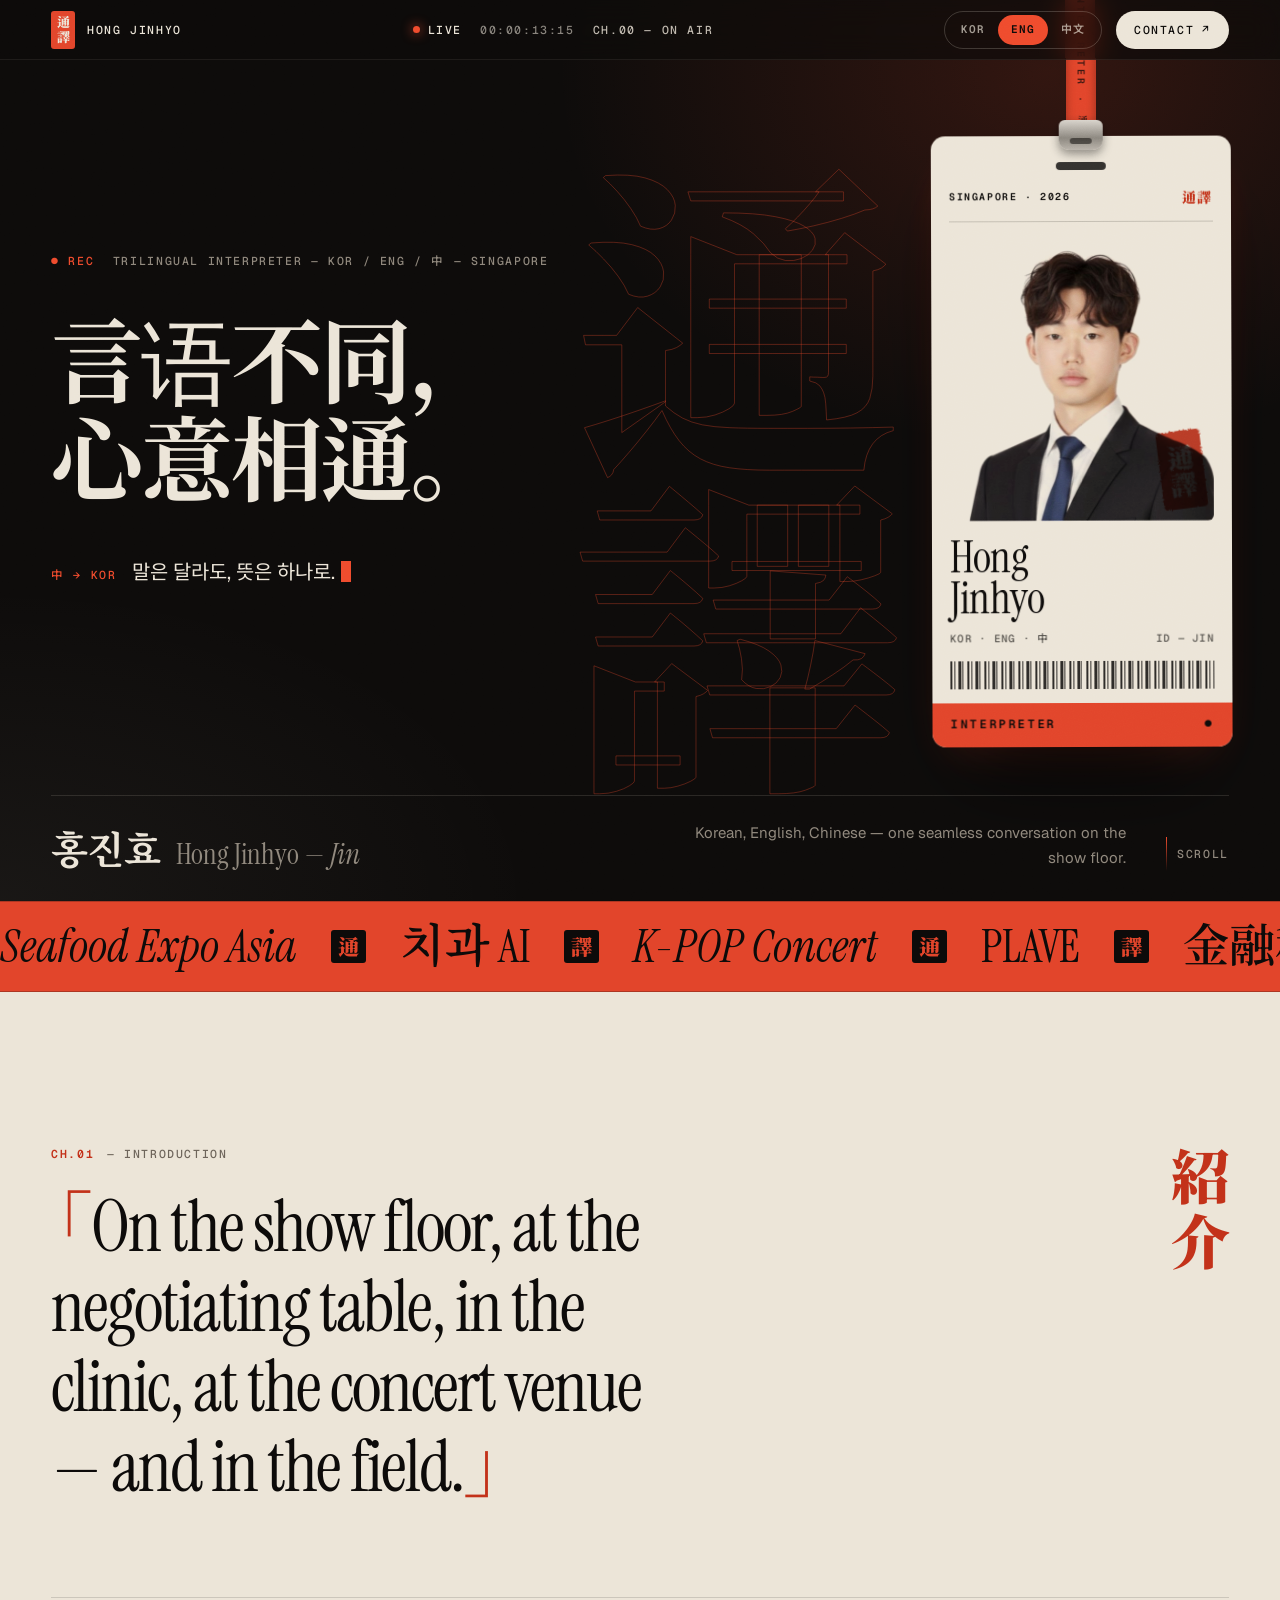
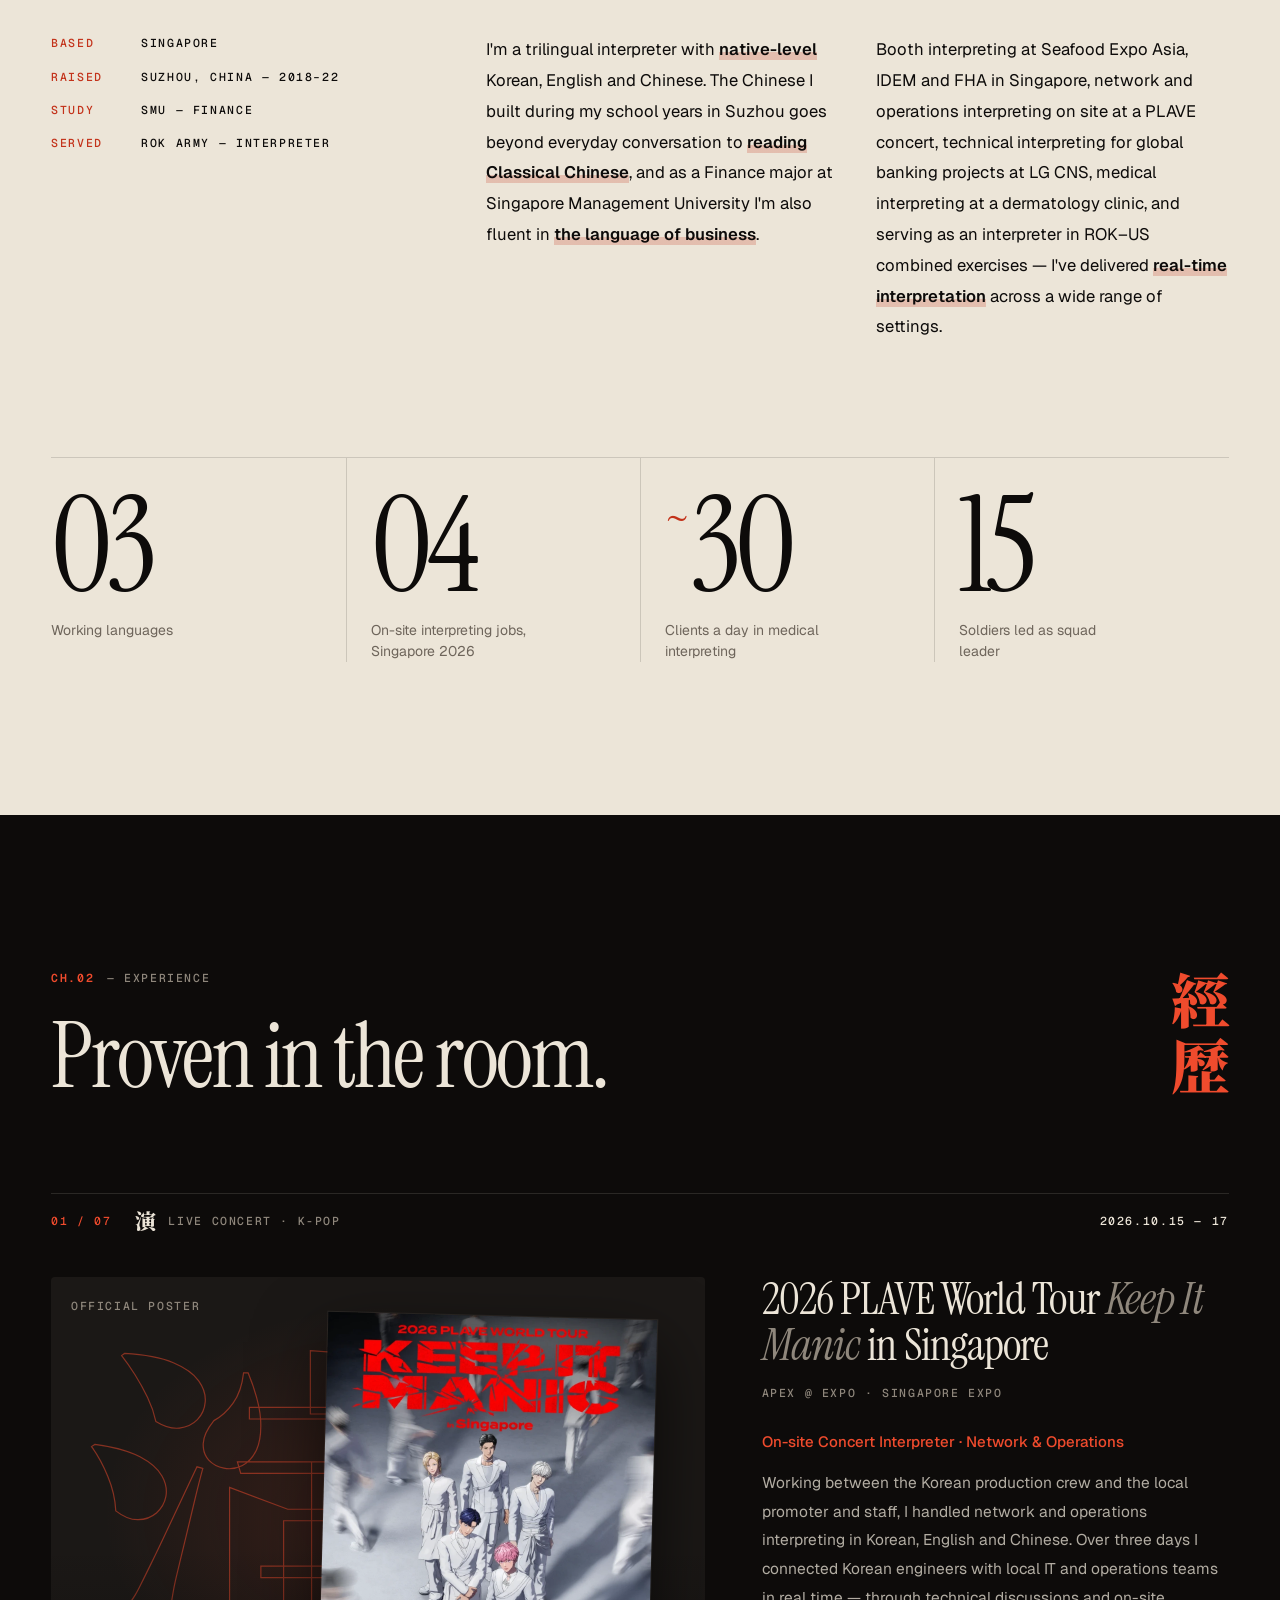
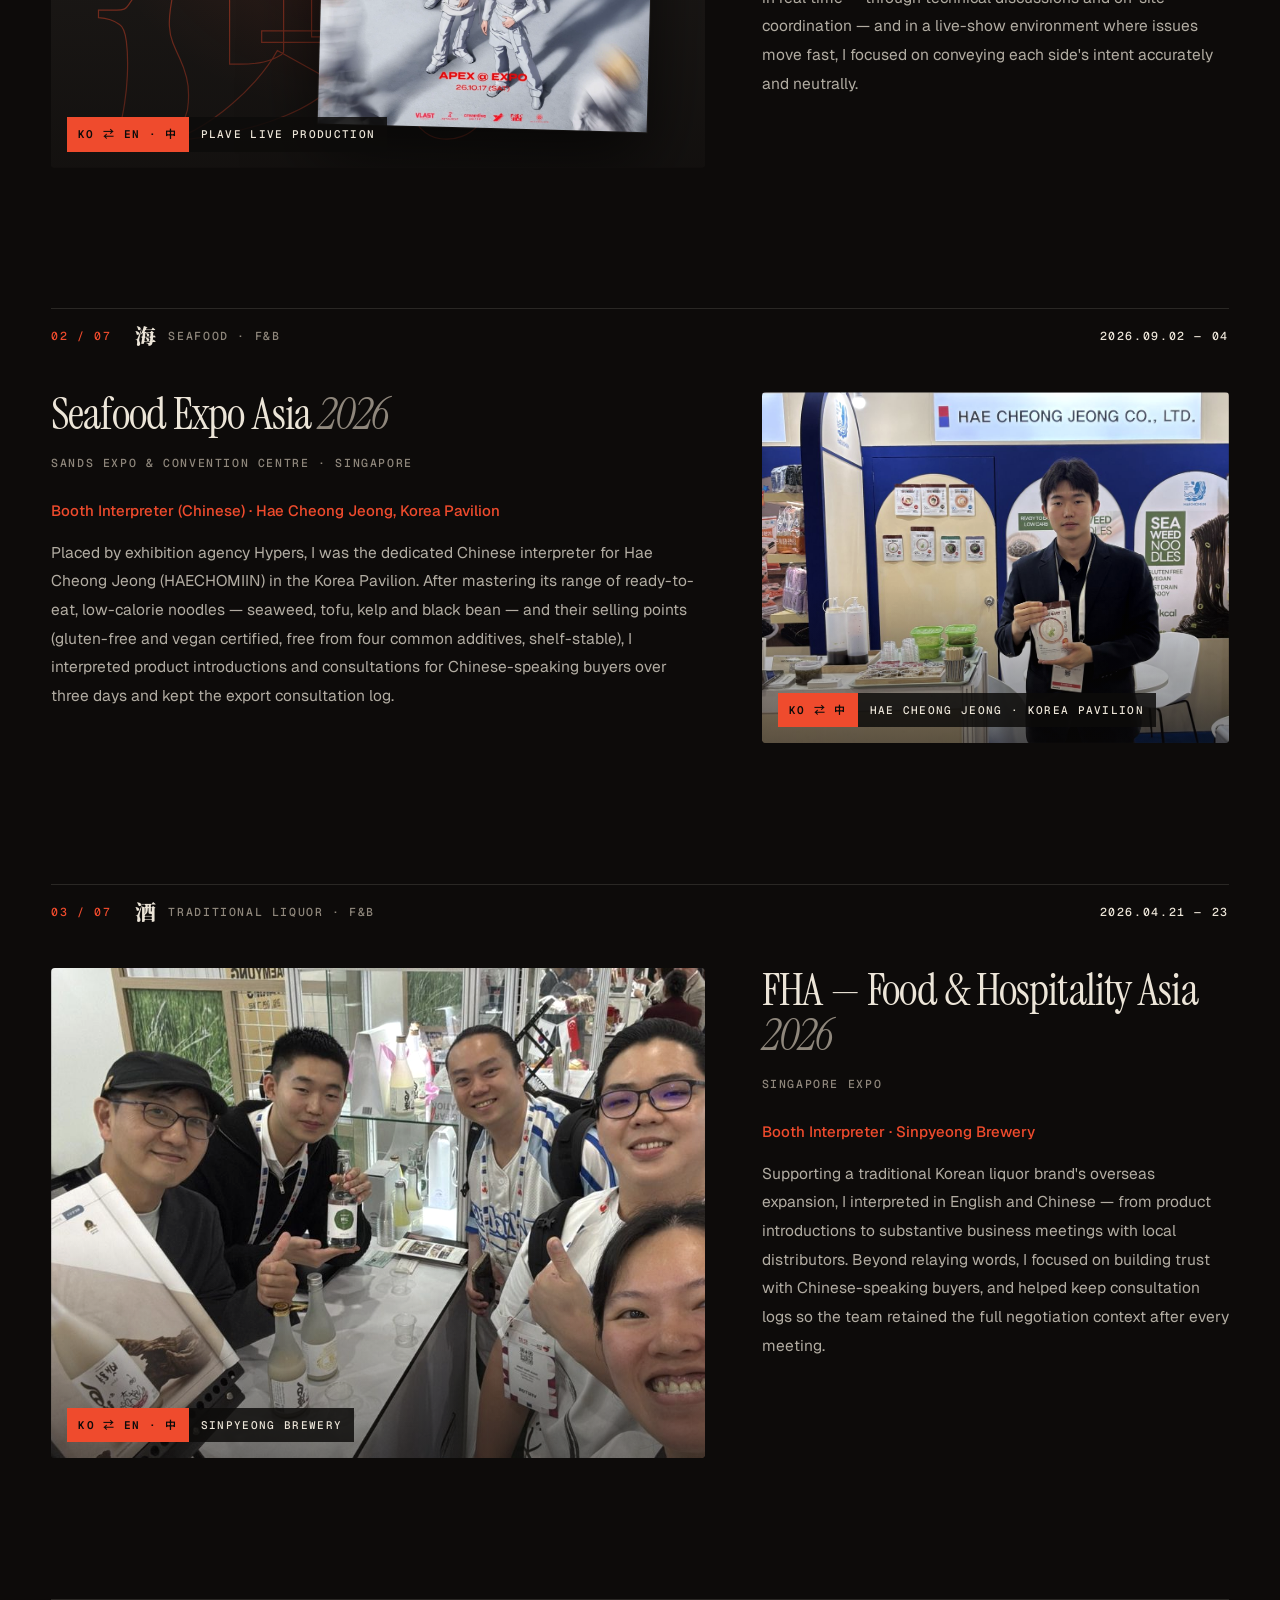
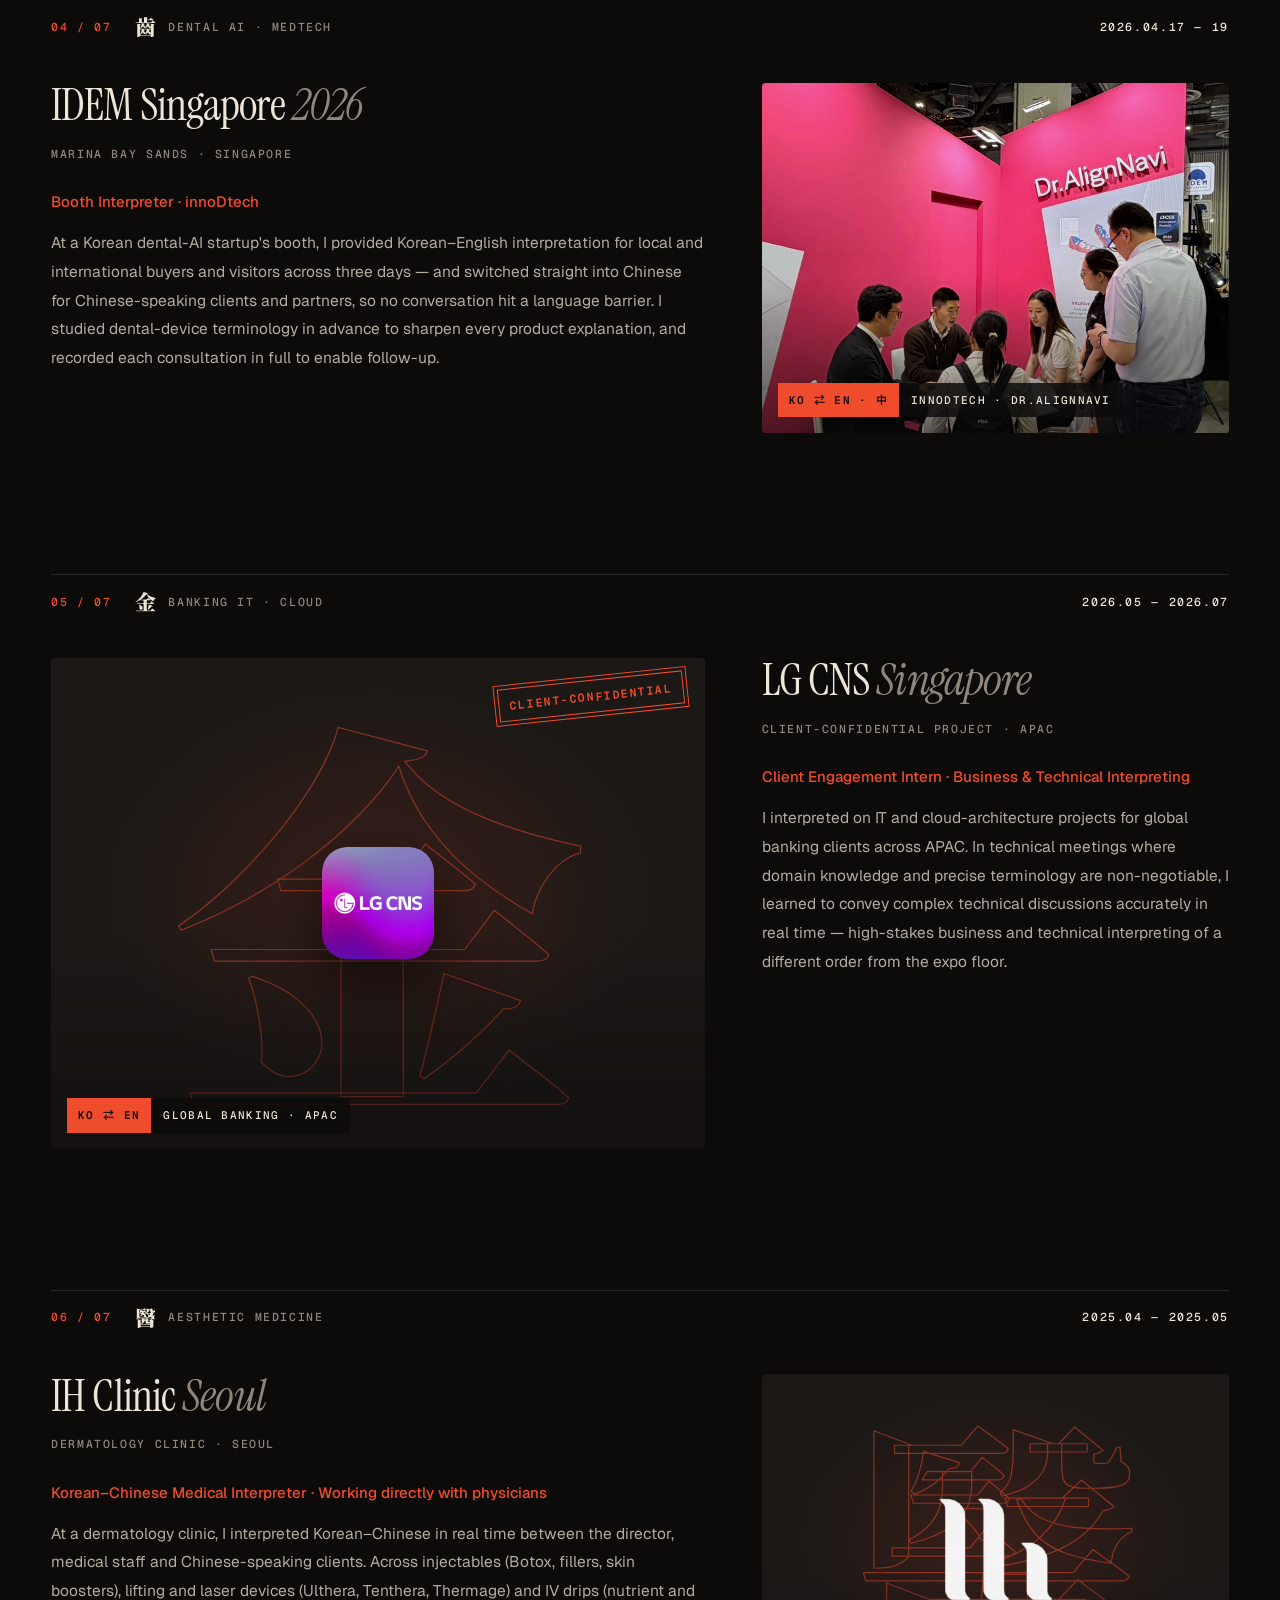
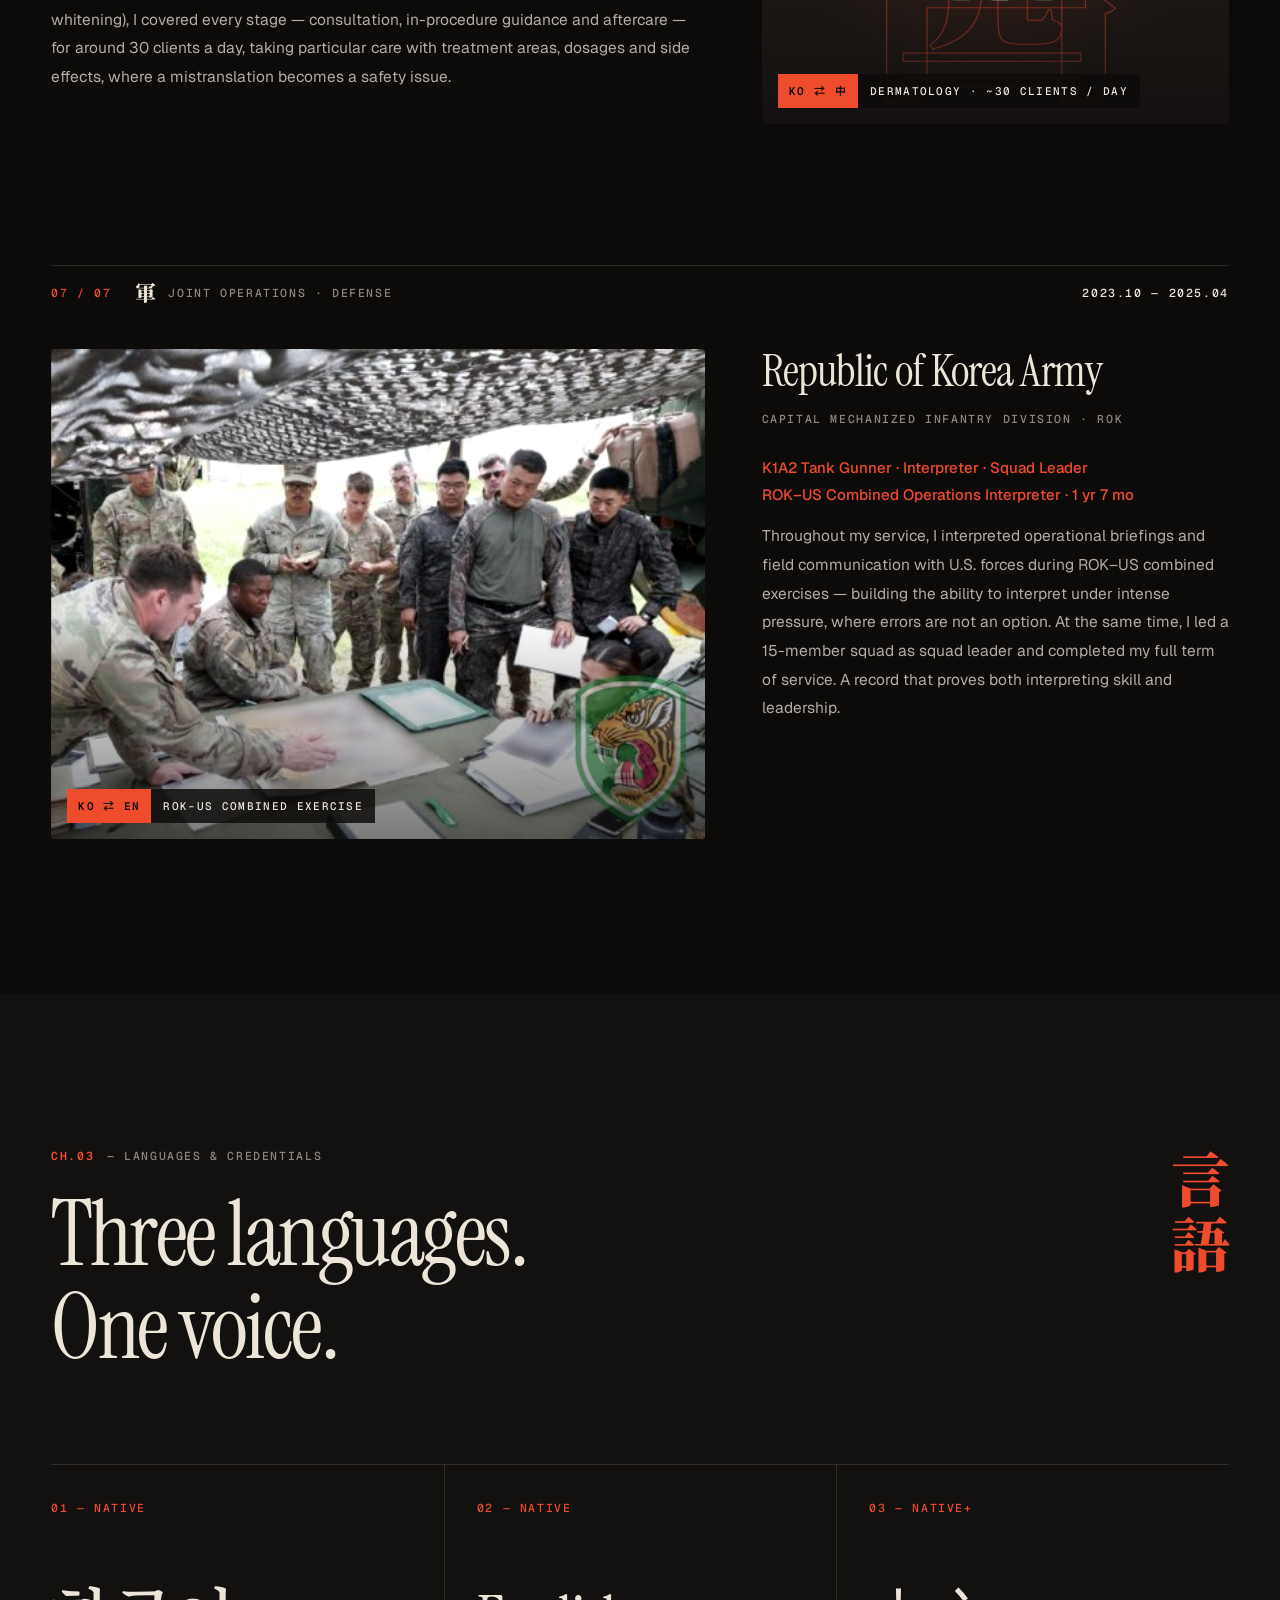
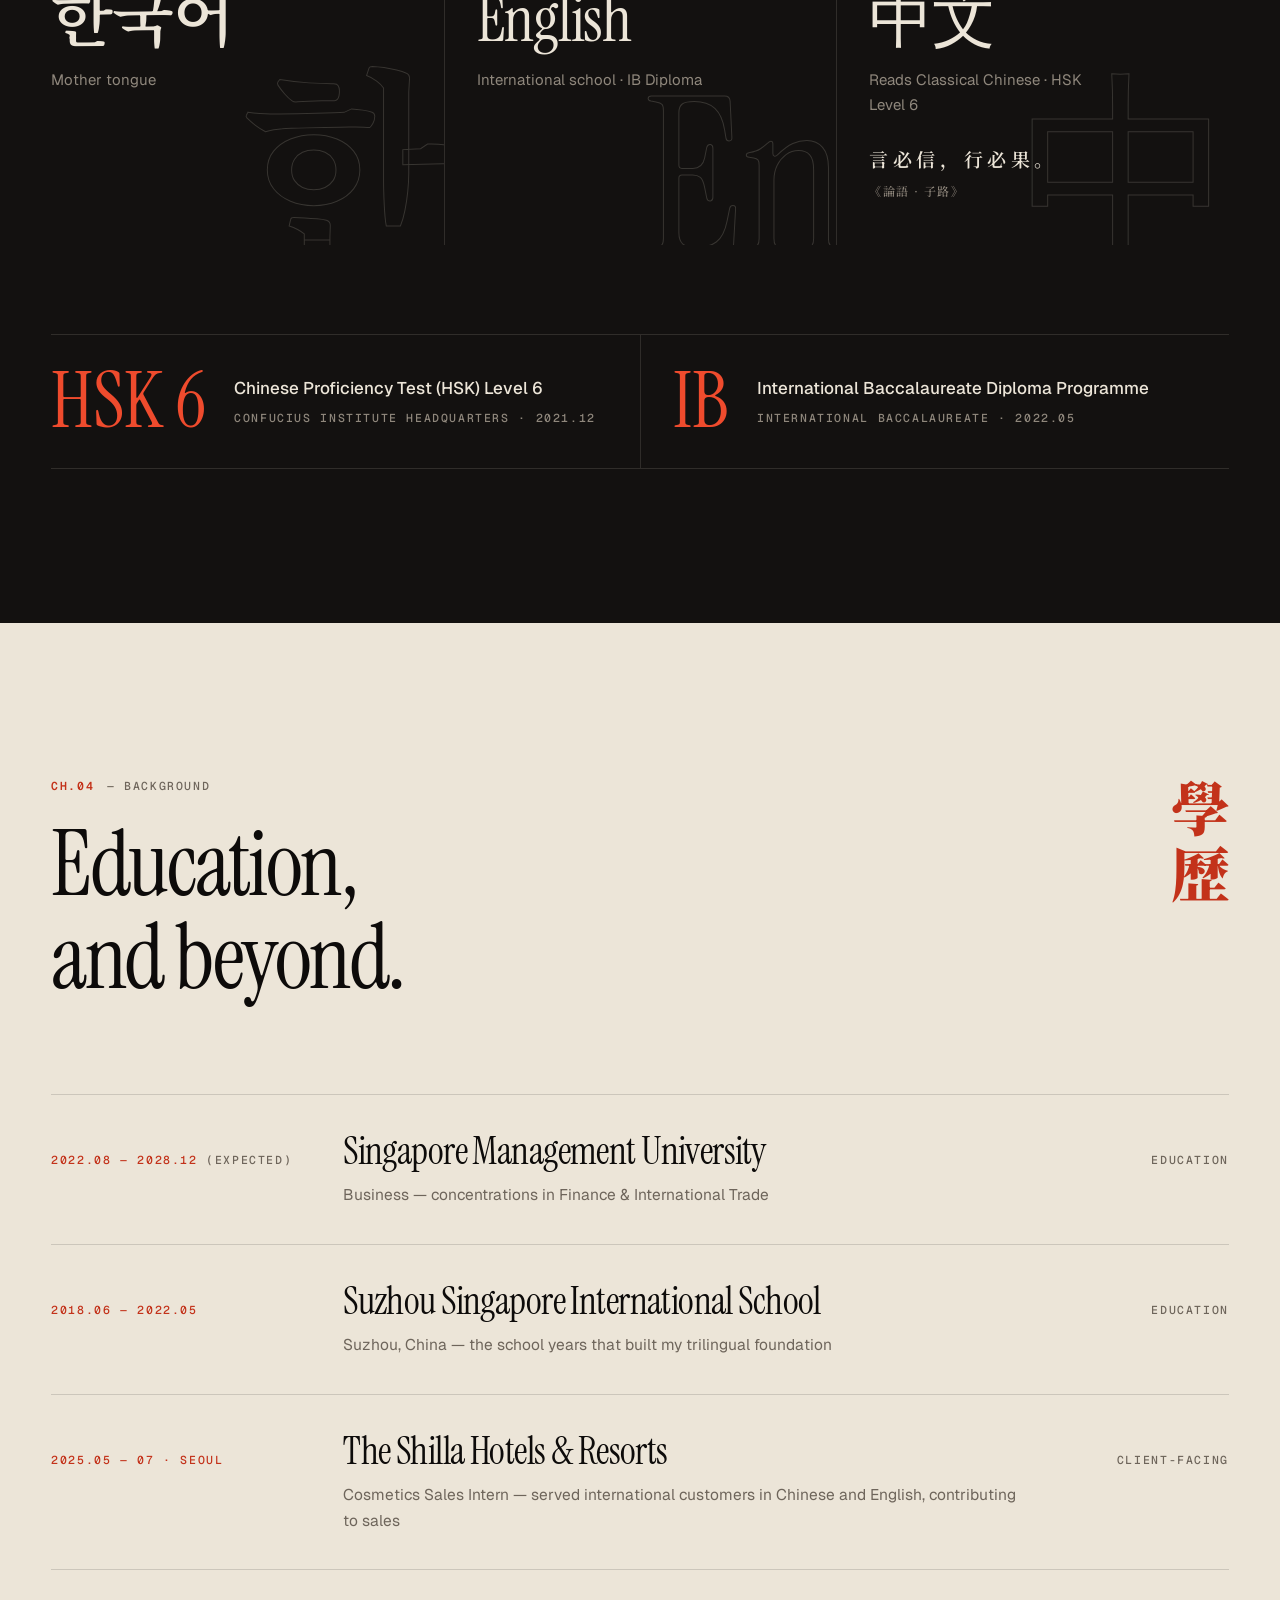
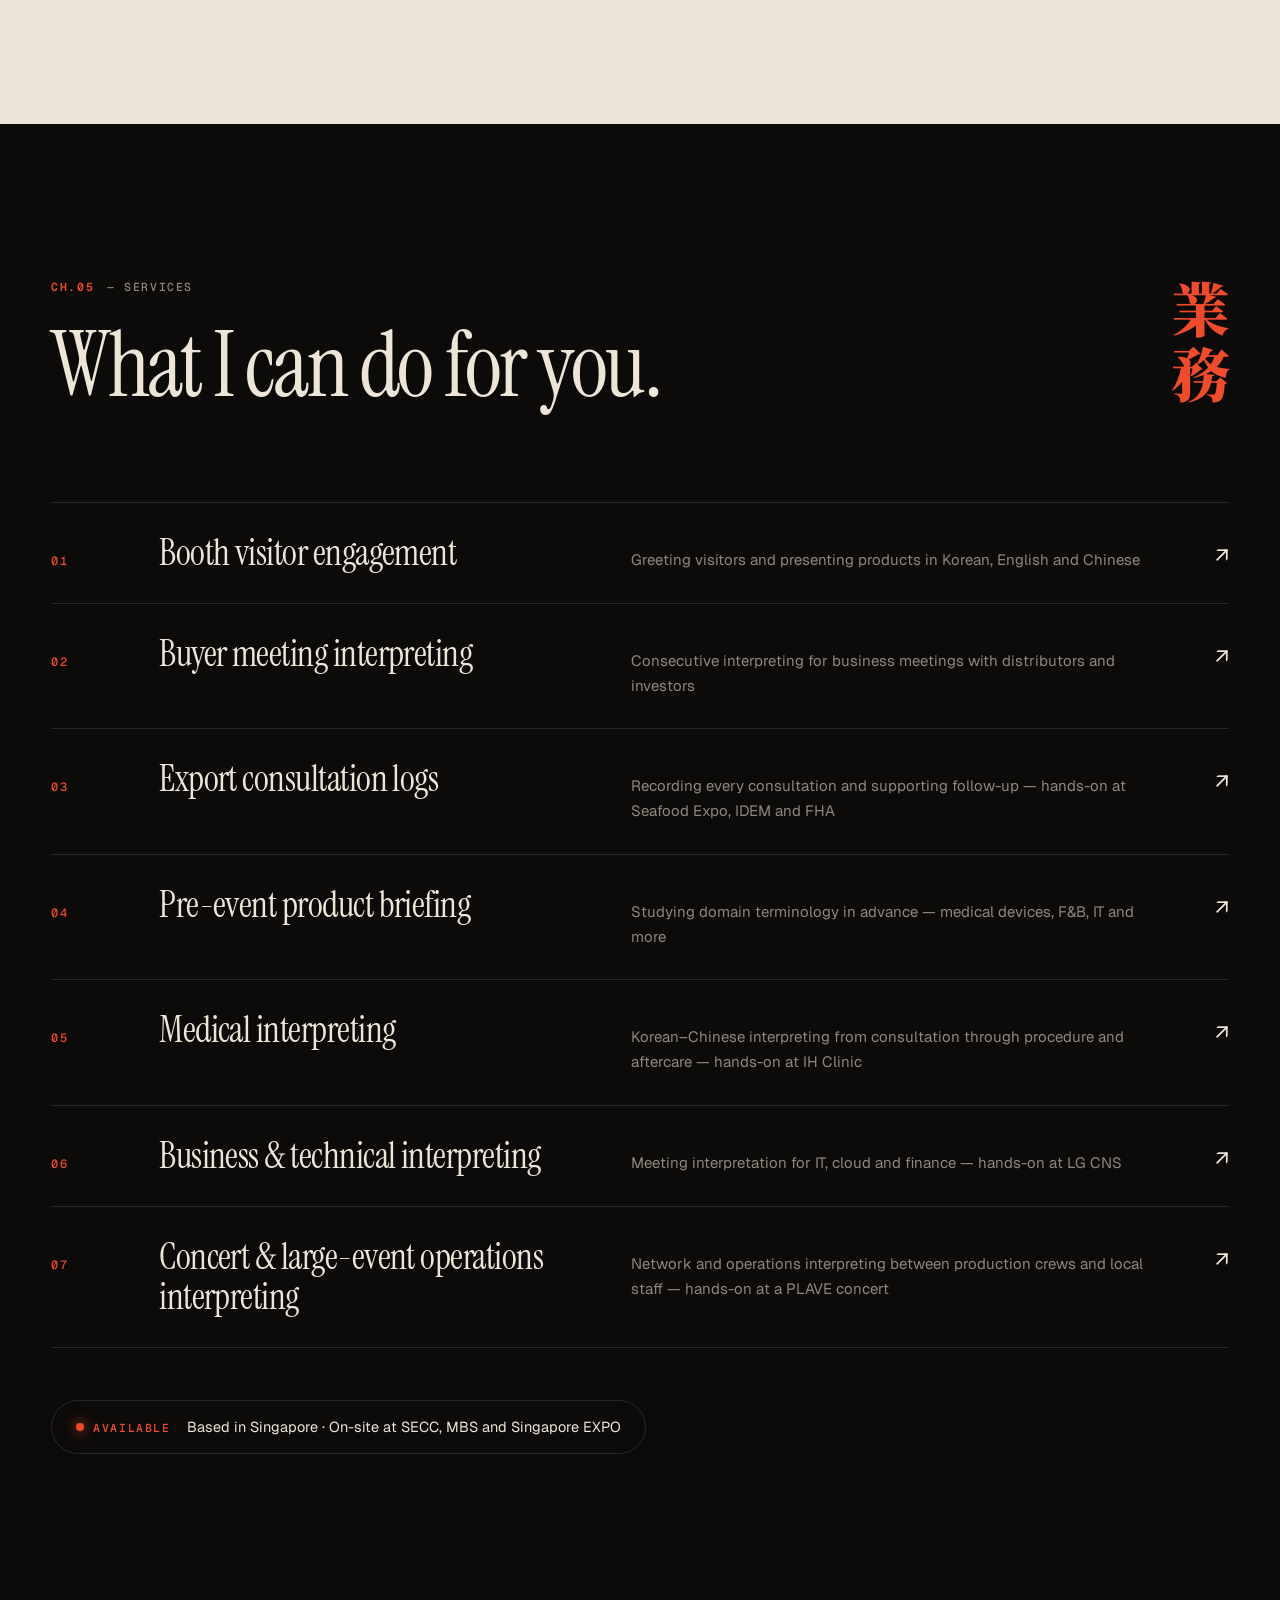
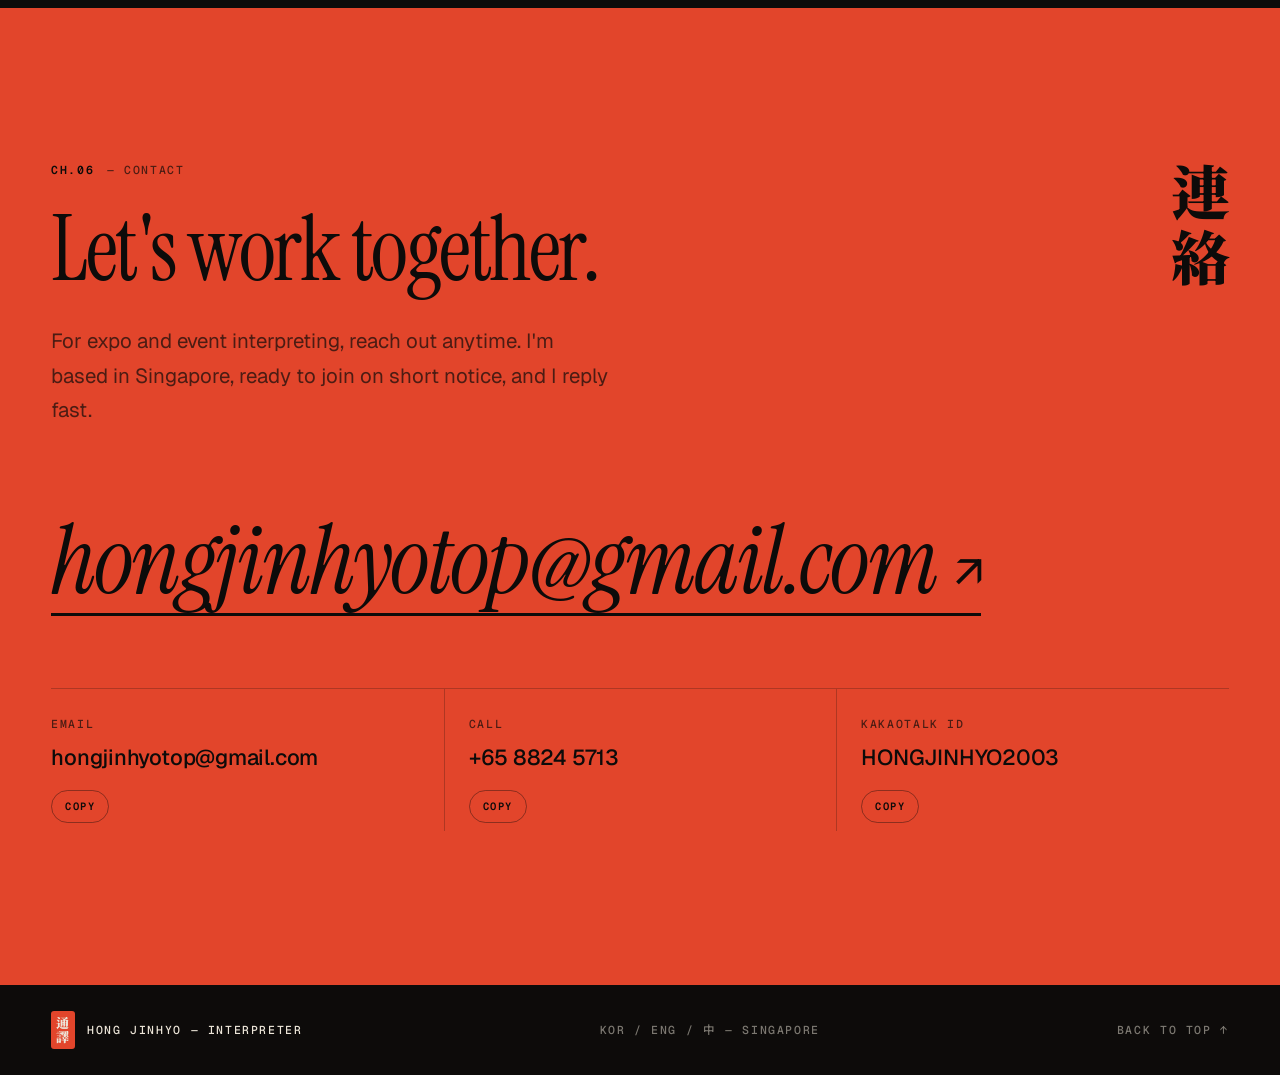
==== commit 4d7d2a30: "Add PLAVE Keep It Manic concert interpreting to portfolio - New first experience card (01 / 07) for " ====
--- a/index.html
+++ b/index.html
@@ -4,12 +4,12 @@
 <meta charset="UTF-8">
 <meta name="viewport" content="width=device-width, initial-scale=1.0, viewport-fit=cover">
 <title>홍진효 Hong Jinhyo — Trilingual Interpreter · KOR / ENG / 中</title>
-<meta name="description" content="한국어·영어·중국어 트라이링구얼 통역사 홍진효. 싱가포르 국제 박람회 부스 통역, 비즈니스·기술 통역, 의료 통역. Trilingual Korean–English–Chinese interpreter based in Singapore.">
+<meta name="description" content="한국어·영어·중국어 트라이링구얼 통역사 홍진효. 싱가포르 국제 박람회 부스 통역, 공연 현장 운영 통역, 비즈니스·기술 통역, 의료 통역. Trilingual Korean–English–Chinese interpreter based in Singapore.">
 <meta name="theme-color" content="#0d0b0a">
 <meta property="og:type" content="website">
 <meta property="og:url" content="https://hongjinhyotop-cpu.github.io/">
 <meta property="og:title" content="홍진효 Hong Jinhyo — Trilingual Interpreter">
-<meta property="og:description" content="KOR · ENG · 中 — Booth, business, technical & medical interpreting in Singapore.">
+<meta property="og:description" content="KOR · ENG · 中 — Booth, concert operations, business, technical & medical interpreting in Singapore.">
 <meta property="og:image" content="https://hongjinhyotop-cpu.github.io/assets/og.jpg">
 <meta property="og:image:width" content="1200">
 <meta property="og:image:height" content="630">
@@ -359,6 +359,15 @@
   }
   .glyph-panel .logo{position:relative; z-index:2; width:112px; height:auto; border-radius:25px; box-shadow:0 24px 60px rgba(0,0,0,.6);}
   .glyph-panel .logo.plain{width:124px; border-radius:0; box-shadow:none; opacity:.95;}
+  .poster-panel .big-glyph{place-items:center start; padding-left:5%;}
+  .poster-panel .poster{
+    position:absolute; z-index:2; right:8%; top:50%; transform:translateY(-50%) rotate(1.5deg);
+    height:84%; height:84cqh; width:auto; aspect-ratio:956 / 1196;
+    box-shadow:0 30px 70px rgba(0,0,0,.65), 0 0 0 1px rgba(236,229,216,.08);
+    transition:transform 1.2s var(--ease);
+  }
+  .js .entry.in:hover .poster-panel .poster{transform:translateY(-50%) rotate(0deg) scale(1.025);}
+  .poster-tag{position:absolute; z-index:3; top:20px; left:20px; color:var(--dim);}
   .classified{
     position:absolute; top:22px; right:22px; z-index:2;
     color:var(--red); border:1.5px solid var(--red); outline:1px solid var(--red); outline-offset:3px;
@@ -630,8 +639,8 @@
 
 <div class="band" aria-hidden="true">
   <div class="band-track">
-    <div class="band-group"><span><i lang="en">Seafood Expo Asia</i><b class="sep">通</b><span lang="ko">치과 AI</span><b class="sep">譯</b><span lang="zh-Hans">金融科技</span><b class="sep">通</b><i lang="en">FHA Singapore</i><b class="sep">譯</b><span lang="ko">전통주</span><b class="sep">通</b><i lang="en">Banking IT</i><b class="sep">譯</b><span lang="zh-Hans">医疗美容</span><b class="sep">通</b><i lang="en">IDEM</i><b class="sep">譯</b><span lang="ko">한미연합훈련</span><b class="sep">通</b><i lang="en">Cloud Architecture</i><b class="sep">譯</b></span></div>
-    <div class="band-group"><span><i lang="en">Seafood Expo Asia</i><b class="sep">通</b><span lang="ko">치과 AI</span><b class="sep">譯</b><span lang="zh-Hans">金融科技</span><b class="sep">通</b><i lang="en">FHA Singapore</i><b class="sep">譯</b><span lang="ko">전통주</span><b class="sep">通</b><i lang="en">Banking IT</i><b class="sep">譯</b><span lang="zh-Hans">医疗美容</span><b class="sep">通</b><i lang="en">IDEM</i><b class="sep">譯</b><span lang="ko">한미연합훈련</span><b class="sep">通</b><i lang="en">Cloud Architecture</i><b class="sep">譯</b></span></div>
+    <div class="band-group"><span><i lang="en">Seafood Expo Asia</i><b class="sep">通</b><span lang="ko">치과 AI</span><b class="sep">譯</b><i lang="en">K-POP Concert</i><b class="sep">通</b><span lang="en">PLAVE</span><b class="sep">譯</b><span lang="zh-Hans">金融科技</span><b class="sep">通</b><i lang="en">FHA Singapore</i><b class="sep">譯</b><span lang="ko">전통주</span><b class="sep">通</b><i lang="en">Banking IT</i><b class="sep">譯</b><span lang="zh-Hans">医疗美容</span><b class="sep">通</b><i lang="en">IDEM</i><b class="sep">譯</b><span lang="ko">한미연합훈련</span><b class="sep">通</b><i lang="en">Cloud Architecture</i><b class="sep">譯</b></span></div>
+    <div class="band-group"><span><i lang="en">Seafood Expo Asia</i><b class="sep">通</b><span lang="ko">치과 AI</span><b class="sep">譯</b><i lang="en">K-POP Concert</i><b class="sep">通</b><span lang="en">PLAVE</span><b class="sep">譯</b><span lang="zh-Hans">金融科技</span><b class="sep">通</b><i lang="en">FHA Singapore</i><b class="sep">譯</b><span lang="ko">전통주</span><b class="sep">通</b><i lang="en">Banking IT</i><b class="sep">譯</b><span lang="zh-Hans">医疗美容</span><b class="sep">通</b><i lang="en">IDEM</i><b class="sep">譯</b><span lang="ko">한미연합훈련</span><b class="sep">通</b><i lang="en">Cloud Architecture</i><b class="sep">譯</b></span></div>
   </div>
 </div>
 
@@ -642,7 +651,7 @@
     <header class="sec-head">
       <div>
         <p class="kicker mono rv"><b>CH.01</b> — Introduction</p>
-        <h2 class="title quote rv" data-i18n="intro.quote">전시장에서, 협상 테이블에서, 진료실에서 — 그리고 실전 훈련 현장에서.</h2>
+        <h2 class="title quote rv" data-i18n="intro.quote">전시장에서, 협상 테이블에서, 진료실에서, 공연장에서 — 그리고 실전 훈련 현장에서.</h2>
       </div>
       <span class="v-hanja hanja rv" aria-hidden="true">紹介</span>
     </header>
@@ -656,13 +665,13 @@
       </dl>
       <div class="intro-body rv">
         <p data-i18n="intro.p1">한국어·영어·중국어를 모두 <strong>원어민 수준</strong>으로 구사하는 트라이링구얼 통역사입니다. 중국 쑤저우에서 학창 시절을 보내며 익힌 중국어는 일상 회화를 넘어 <strong>고문(문언문) 독해</strong>까지 가능하고, 현재는 싱가포르 SMU에서 금융을 전공하며 <strong>비즈니스 현장의 언어</strong>를 함께 익히고 있습니다.</p>
-        <p data-i18n="intro.p2">Seafood Expo Asia·IDEM·FHA 등 싱가포르 국제 박람회 부스 통역, LG CNS의 글로벌 뱅킹 기술 통역, 피부과 클리닉 의료 통역, 한미 연합훈련 통역병 복무까지 — 다양한 환경에서 <strong>실시간 통역</strong>을 수행해왔습니다.</p>
+        <p data-i18n="intro.p2">Seafood Expo Asia·IDEM·FHA 등 싱가포르 국제 박람회 부스 통역, PLAVE 콘서트 현장의 네트워크·운영 통역, LG CNS의 글로벌 뱅킹 기술 통역, 피부과 클리닉 의료 통역, 한미 연합훈련 통역병 복무까지 — 다양한 환경에서 <strong>실시간 통역</strong>을 수행해왔습니다.</p>
       </div>
     </div>
 
     <div class="stats">
       <div class="stat rv"><div class="num" data-count="3"><span class="v">03</span></div><p class="stat-l" data-i18n="stat.1">구사 언어</p></div>
-      <div class="stat rv"><div class="num" data-count="3"><span class="v">03</span></div><p class="stat-l" data-i18n="stat.2">2026 싱가포르 국제 박람회 통역</p></div>
+      <div class="stat rv"><div class="num" data-count="4"><span class="v">04</span></div><p class="stat-l" data-i18n="stat.2">2026 싱가포르 현장 통역</p></div>
       <div class="stat rv"><div class="num" data-count="30"><sup>~</sup><span class="v">30</span></div><p class="stat-l" data-i18n="stat.3">의료 통역 하루 응대 고객</p></div>
       <div class="stat rv"><div class="num" data-count="15"><span class="v">15</span></div><p class="stat-l" data-i18n="stat.4">분대장으로 이끈 분대원</p></div>
     </div>
@@ -682,7 +691,25 @@
     <div class="entries">
 
       <article class="entry rv">
-        <div class="entry-head mono"><span class="e-no">01 / 06</span><span class="e-dom"><span class="hanja" aria-hidden="true">海</span>Seafood · F&amp;B</span><span class="e-date">2026.09.02 — 04</span></div>
+        <div class="entry-head mono"><span class="e-no">01 / 07</span><span class="e-dom"><span class="hanja" aria-hidden="true">演</span>Live concert · K-POP</span><span class="e-date">2026.10.15 — 17</span></div>
+        <div class="entry-body">
+          <figure class="media glyph-panel poster-panel">
+            <span class="big-glyph hanja" aria-hidden="true">演</span>
+            <img class="poster" src="assets/plave-keep-it-manic.webp" alt="2026 PLAVE World Tour ‘Keep It Manic’ in Singapore 공식 포스터" loading="lazy" width="956" height="1196">
+            <span class="poster-tag mono">Official poster</span>
+            <figcaption class="l3"><b>KO ⇄ EN · 中</b><span>PLAVE LIVE Production</span></figcaption>
+          </figure>
+          <div class="e-text">
+            <h3 class="e-org">2026 PLAVE World Tour <i>Keep It Manic</i> in Singapore</h3>
+            <p class="e-place mono">APEX @ EXPO · Singapore EXPO</p>
+            <p class="e-role" data-i18n="w0.role">공연 현장 통역 요원 · 네트워크·운영</p>
+            <p class="e-desc" data-i18n="w0.desc">한국 제작진과 현지 프로모터·스태프 사이에서 한국어·영어·중국어로 네트워크 및 운영 통역을 담당했습니다. 3일간 한국 엔지니어와 현지 IT·운영 인력의 기술 협의와 현장 운영 소통을 실시간으로 연결했고, 이슈가 빠르게 오가는 공연 환경에서 양측의 의사를 중립적으로 정확히 전달하는 데 집중했습니다.</p>
+          </div>
+        </div>
+      </article>
+
+      <article class="entry rv">
+        <div class="entry-head mono"><span class="e-no">02 / 07</span><span class="e-dom"><span class="hanja" aria-hidden="true">海</span>Seafood · F&amp;B</span><span class="e-date">2026.09.02 — 04</span></div>
         <div class="entry-body">
           <figure class="media">
             <img class="ph" src="assets/seafood-expo.jpg" alt="Seafood Expo Asia 2026 해청정 부스에서 제품을 소개하는 모습" loading="lazy" width="1100" height="1214" style="object-position:50% 22%">
@@ -698,7 +725,7 @@
       </article>
 
       <article class="entry rv">
-        <div class="entry-head mono"><span class="e-no">02 / 06</span><span class="e-dom"><span class="hanja" aria-hidden="true">酒</span>Traditional liquor · F&amp;B</span><span class="e-date">2026.04.21 — 23</span></div>
+        <div class="entry-head mono"><span class="e-no">03 / 07</span><span class="e-dom"><span class="hanja" aria-hidden="true">酒</span>Traditional liquor · F&amp;B</span><span class="e-date">2026.04.21 — 23</span></div>
         <div class="entry-body">
           <figure class="media">
             <img class="ph" src="assets/fha.jpg" alt="FHA 2026 신평양조장 부스에서 바이어와 함께한 모습" loading="lazy" width="1200" height="675" style="object-position:34% 50%">
@@ -714,7 +741,7 @@
       </article>
 
       <article class="entry rv">
-        <div class="entry-head mono"><span class="e-no">03 / 06</span><span class="e-dom"><span class="hanja" aria-hidden="true">齒</span>Dental AI · Medtech</span><span class="e-date">2026.04.17 — 19</span></div>
+        <div class="entry-head mono"><span class="e-no">04 / 07</span><span class="e-dom"><span class="hanja" aria-hidden="true">齒</span>Dental AI · Medtech</span><span class="e-date">2026.04.17 — 19</span></div>
         <div class="entry-body">
           <figure class="media">
             <img class="ph" src="assets/idem.jpg" alt="IDEM Singapore 2026 innoDtech 부스 상담 통역 모습" loading="lazy" width="1200" height="675" style="object-position:30% 50%">
@@ -730,7 +757,7 @@
       </article>
 
       <article class="entry rv">
-        <div class="entry-head mono"><span class="e-no">04 / 06</span><span class="e-dom"><span class="hanja" aria-hidden="true">金</span>Banking IT · Cloud</span><span class="e-date">2026.05 — 2026.07</span></div>
+        <div class="entry-head mono"><span class="e-no">05 / 07</span><span class="e-dom"><span class="hanja" aria-hidden="true">金</span>Banking IT · Cloud</span><span class="e-date">2026.05 — 2026.07</span></div>
         <div class="entry-body">
           <figure class="media glyph-panel">
             <span class="big-glyph hanja" aria-hidden="true">金</span>
@@ -748,7 +775,7 @@
       </article>
 
       <article class="entry rv">
-        <div class="entry-head mono"><span class="e-no">05 / 06</span><span class="e-dom"><span class="hanja" aria-hidden="true">醫</span>Aesthetic medicine</span><span class="e-date">2025.04 — 2025.05</span></div>
+        <div class="entry-head mono"><span class="e-no">06 / 07</span><span class="e-dom"><span class="hanja" aria-hidden="true">醫</span>Aesthetic medicine</span><span class="e-date">2025.04 — 2025.05</span></div>
         <div class="entry-body">
           <figure class="media glyph-panel">
             <span class="big-glyph hanja" aria-hidden="true">醫</span>
@@ -765,7 +792,7 @@
       </article>
 
       <article class="entry rv">
-        <div class="entry-head mono"><span class="e-no">06 / 06</span><span class="e-dom"><span class="hanja" aria-hidden="true">軍</span>Joint operations · Defense</span><span class="e-date">2023.10 — 2025.04</span></div>
+        <div class="entry-head mono"><span class="e-no">07 / 07</span><span class="e-dom"><span class="hanja" aria-hidden="true">軍</span>Joint operations · Defense</span><span class="e-date">2023.10 — 2025.04</span></div>
         <div class="entry-body">
           <figure class="media">
             <img class="ph" src="assets/rok-us.jpg" alt="한미연합훈련 작전 브리핑 통역 모습" loading="lazy" width="540" height="360" style="object-position:100% 50%">
@@ -877,6 +904,7 @@
       <li class="svc-row rv"><span class="svc-no">04</span><h3 data-i18n="svc.4t">사전 제품 교육 숙지</h3><p data-i18n="svc.4d">의료기기·F&amp;B·IT 등 도메인별 전문 용어 사전 학습</p><span class="svc-arrow" aria-hidden="true">↗</span></li>
       <li class="svc-row rv"><span class="svc-no">05</span><h3 data-i18n="svc.5t">의료 통역</h3><p data-i18n="svc.5d">상담·시술·사후 관리까지 한-중 의료 통역 — IH Clinic 실무 경험</p><span class="svc-arrow" aria-hidden="true">↗</span></li>
       <li class="svc-row rv"><span class="svc-no">06</span><h3 data-i18n="svc.6t">비즈니스·기술 통역</h3><p data-i18n="svc.6d">IT·클라우드·금융 등 전문 분야 미팅 통역 — LG CNS 실무 경험</p><span class="svc-arrow" aria-hidden="true">↗</span></li>
+      <li class="svc-row rv"><span class="svc-no">07</span><h3 data-i18n="svc.7t">공연·대형 행사 운영 통역</h3><p data-i18n="svc.7d">제작진과 현지 스태프 간 네트워크·운영 소통 통역 — PLAVE 콘서트 실무 경험</p><span class="svc-arrow" aria-hidden="true">↗</span></li>
     </ol>
 
     <p class="avail rv"><span class="mono"><i></i>Available</span><span data-i18n="svc.avail">싱가포르 거주 · 현지 출퇴근 가능 · SECC / MBS / Singapore EXPO 전 지역</span></p>
@@ -938,14 +966,16 @@
     ko: {'ui.copied':'복사됨'},
     en: {
       'hero.lede': `Korean, English, Chinese — one seamless conversation on the show floor.`,
-      'intro.quote': `On the show floor, at the negotiating table, in the clinic — and in the field.`,
+      'intro.quote': `On the show floor, at the negotiating table, in the clinic, at the concert venue — and in the field.`,
       'intro.p1': `I'm a trilingual interpreter with <strong>native-level</strong> Korean, English and Chinese. The Chinese I built during my school years in Suzhou goes beyond everyday conversation to <strong>reading Classical Chinese</strong>, and as a Finance major at Singapore Management University I'm also fluent in <strong>the language of business</strong>.`,
-      'intro.p2': `Booth interpreting at Seafood Expo Asia, IDEM and FHA in Singapore, technical interpreting for global banking projects at LG CNS, medical interpreting at a dermatology clinic, and serving as an interpreter in ROK–US combined exercises — I've delivered <strong>real-time interpretation</strong> across a wide range of settings.`,
+      'intro.p2': `Booth interpreting at Seafood Expo Asia, IDEM and FHA in Singapore, network and operations interpreting on site at a PLAVE concert, technical interpreting for global banking projects at LG CNS, medical interpreting at a dermatology clinic, and serving as an interpreter in ROK–US combined exercises — I've delivered <strong>real-time interpretation</strong> across a wide range of settings.`,
       'stat.1': `Working languages`,
-      'stat.2': `International expos interpreted, Singapore 2026`,
+      'stat.2': `On-site interpreting jobs, Singapore 2026`,
       'stat.3': `Clients a day in medical interpreting`,
       'stat.4': `Soldiers led as squad leader`,
       'work.title': `Proven in the room.`,
+      'w0.role': `On-site Concert Interpreter · Network &amp; Operations`,
+      'w0.desc': `Working between the Korean production crew and the local promoter and staff, I handled network and operations interpreting in Korean, English and Chinese. Over three days I connected Korean engineers with local IT and operations teams in real time — through technical discussions and on-site coordination — and in a live-show environment where issues move fast, I focused on conveying each side's intent accurately and neutrally.`,
       'w1.role': `Booth Interpreter (Chinese) · Hae Cheong Jeong, Korea Pavilion`,
       'w1.desc': `Placed by exhibition agency Hypers, I was the dedicated Chinese interpreter for Hae Cheong Jeong (HAECHOMIIN) in the Korea Pavilion. After mastering its range of ready-to-eat, low-calorie noodles — seaweed, tofu, kelp and black bean — and their selling points (gluten-free and vegan certified, free from four common additives, shelf-stable), I interpreted product introductions and consultations for Chinese-speaking buyers over three days and kept the export consultation log.`,
       'w2.role': `Booth Interpreter · Sinpyeong Brewery`,
@@ -982,6 +1012,8 @@
       'svc.5d': `Korean–Chinese interpreting from consultation through procedure and aftercare — hands-on at IH Clinic`,
       'svc.6t': `Business &amp; technical interpreting`,
       'svc.6d': `Meeting interpretation for IT, cloud and finance — hands-on at LG CNS`,
+      'svc.7t': `Concert &amp; large-event operations interpreting`,
+      'svc.7d': `Network and operations interpreting between production crews and local staff — hands-on at a PLAVE concert`,
       'svc.avail': `Based in Singapore · On-site at SECC, MBS and Singapore EXPO`,
       'contact.title': `Let's work together.`,
       'contact.text': `For expo and event interpreting, reach out anytime. I'm based in Singapore, ready to join on short notice, and I reply fast.`,
@@ -990,14 +1022,16 @@
     },
     zh: {
       'hero.lede': `韩·英·中三语，让现场沟通畅通无阻。`,
-      'intro.quote': `从展会现场到谈判桌，从诊室到实战演训场。`,
+      'intro.quote': `从展会现场到谈判桌，从诊室到演唱会现场，再到实战演训场。`,
       'intro.p1': `精通韩语、英语、中文，三语均达<strong>母语水平</strong>。中学时代在苏州度过，中文能力不止于日常交流，更能<strong>阅读文言文</strong>；目前就读于新加坡管理大学（SMU）金融专业，同时深入掌握<strong>商务场景的语言</strong>。`,
-      'intro.p2': `曾在新加坡 Seafood Expo Asia、IDEM、FHA 等国际展会担任展位口译，为 LG CNS 全球银行项目提供技术口译，在皮肤科诊所担任医疗口译，并在韩美联合演训中担任翻译兵——在各类现场完成<strong>实时口译</strong>。`,
+      'intro.p2': `曾在新加坡 Seafood Expo Asia、IDEM、FHA 等国际展会担任展位口译，在 PLAVE 演唱会现场担任网络及运营口译，为 LG CNS 全球银行项目提供技术口译，在皮肤科诊所担任医疗口译，并在韩美联合演训中担任翻译兵——在各类现场完成<strong>实时口译</strong>。`,
       'stat.1': `工作语言`,
-      'stat.2': `2026 新加坡国际展会口译`,
+      'stat.2': `2026 新加坡现场口译`,
       'stat.3': `医疗口译日均接待顾客`,
       'stat.4': `担任班长带领的士兵`,
       'work.title': `现场，就是证明。`,
+      'w0.role': `演唱会现场口译员 · 网络及运营`,
+      'w0.desc': `在韩国制作团队与当地主办方及工作人员之间，以韩语、英语、中文担任网络及运营口译。三天内实时衔接韩国工程师与当地 IT 及运营人员的技术协商和现场运营沟通；在问题瞬息万变的演出环境中，专注于中立、准确地传达双方意图。`,
       'w1.role': `展会口译员（中文）· Hae Cheong Jeong 展位，韩国馆`,
       'w1.desc': `经展会代理公司 Hypers 派遣，全程负责韩国馆参展商 Hae Cheong Jeong（HAECHOMIIN）展位的中文口译。事先熟悉海藻面、豆腐面、海带面、黑豆面等即食低卡健康面系列的产品特点（无麸质及纯素认证、四无添加、常温保存），在三天展期内为华语买家提供产品介绍及洽谈口译，并撰写出口洽谈记录。`,
       'w2.role': `展会口译员 · Sinpyeong Brewery（韩国传统酒）`,
@@ -1034,6 +1068,8 @@
       'svc.5d': `从咨询、施术到术后护理的韩中医疗口译——IH Clinic 实务经验`,
       'svc.6t': `商务·技术口译`,
       'svc.6d': `IT、云计算、金融等专业领域会议口译——LG CNS 实务经验`,
+      'svc.7t': `演唱会·大型活动运营口译`,
+      'svc.7d': `制作团队与当地工作人员之间的网络及运营沟通口译——PLAVE 演唱会实务经验`,
       'svc.avail': `常驻新加坡 · 可前往 SECC / MBS / Singapore EXPO 全区域`,
       'contact.title': `期待与您合作。`,
       'contact.text': `展会及活动口译咨询，欢迎随时联系。本人常驻新加坡，可即时到岗，并会尽快回复。`,
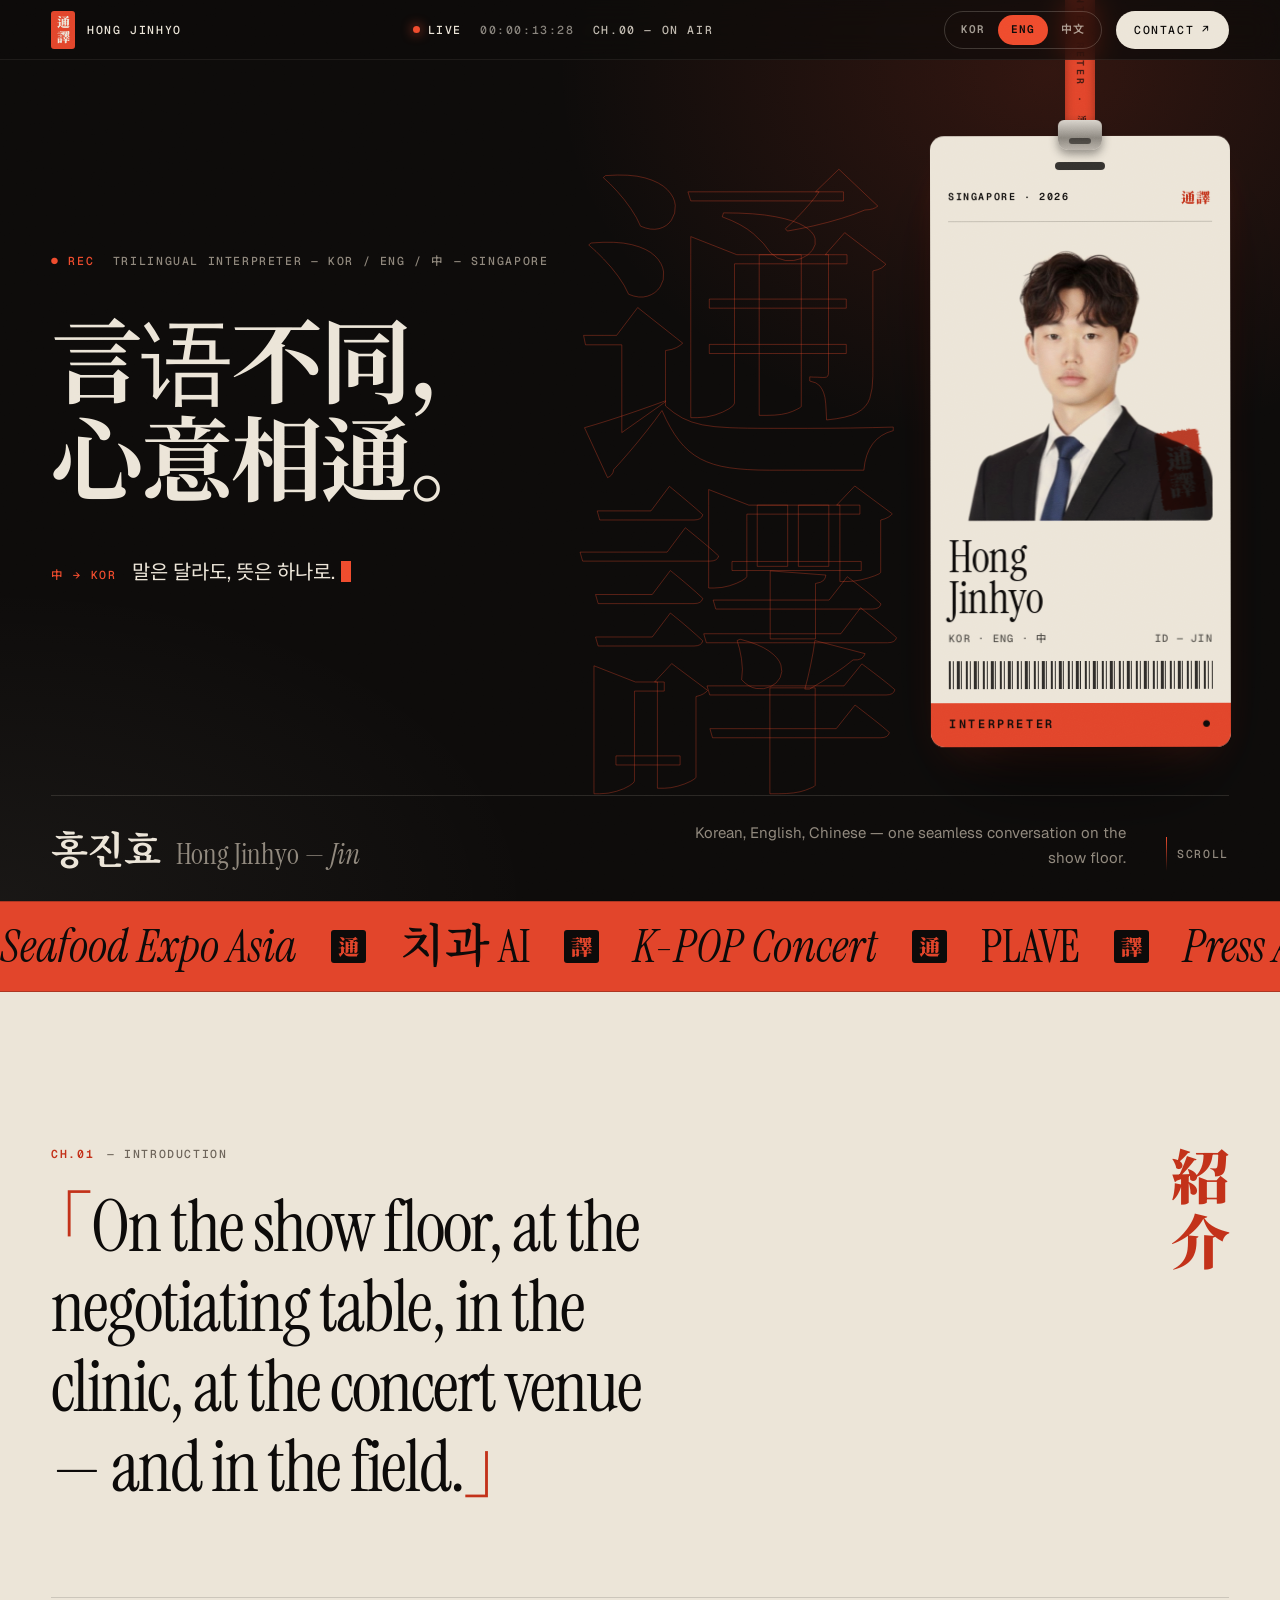
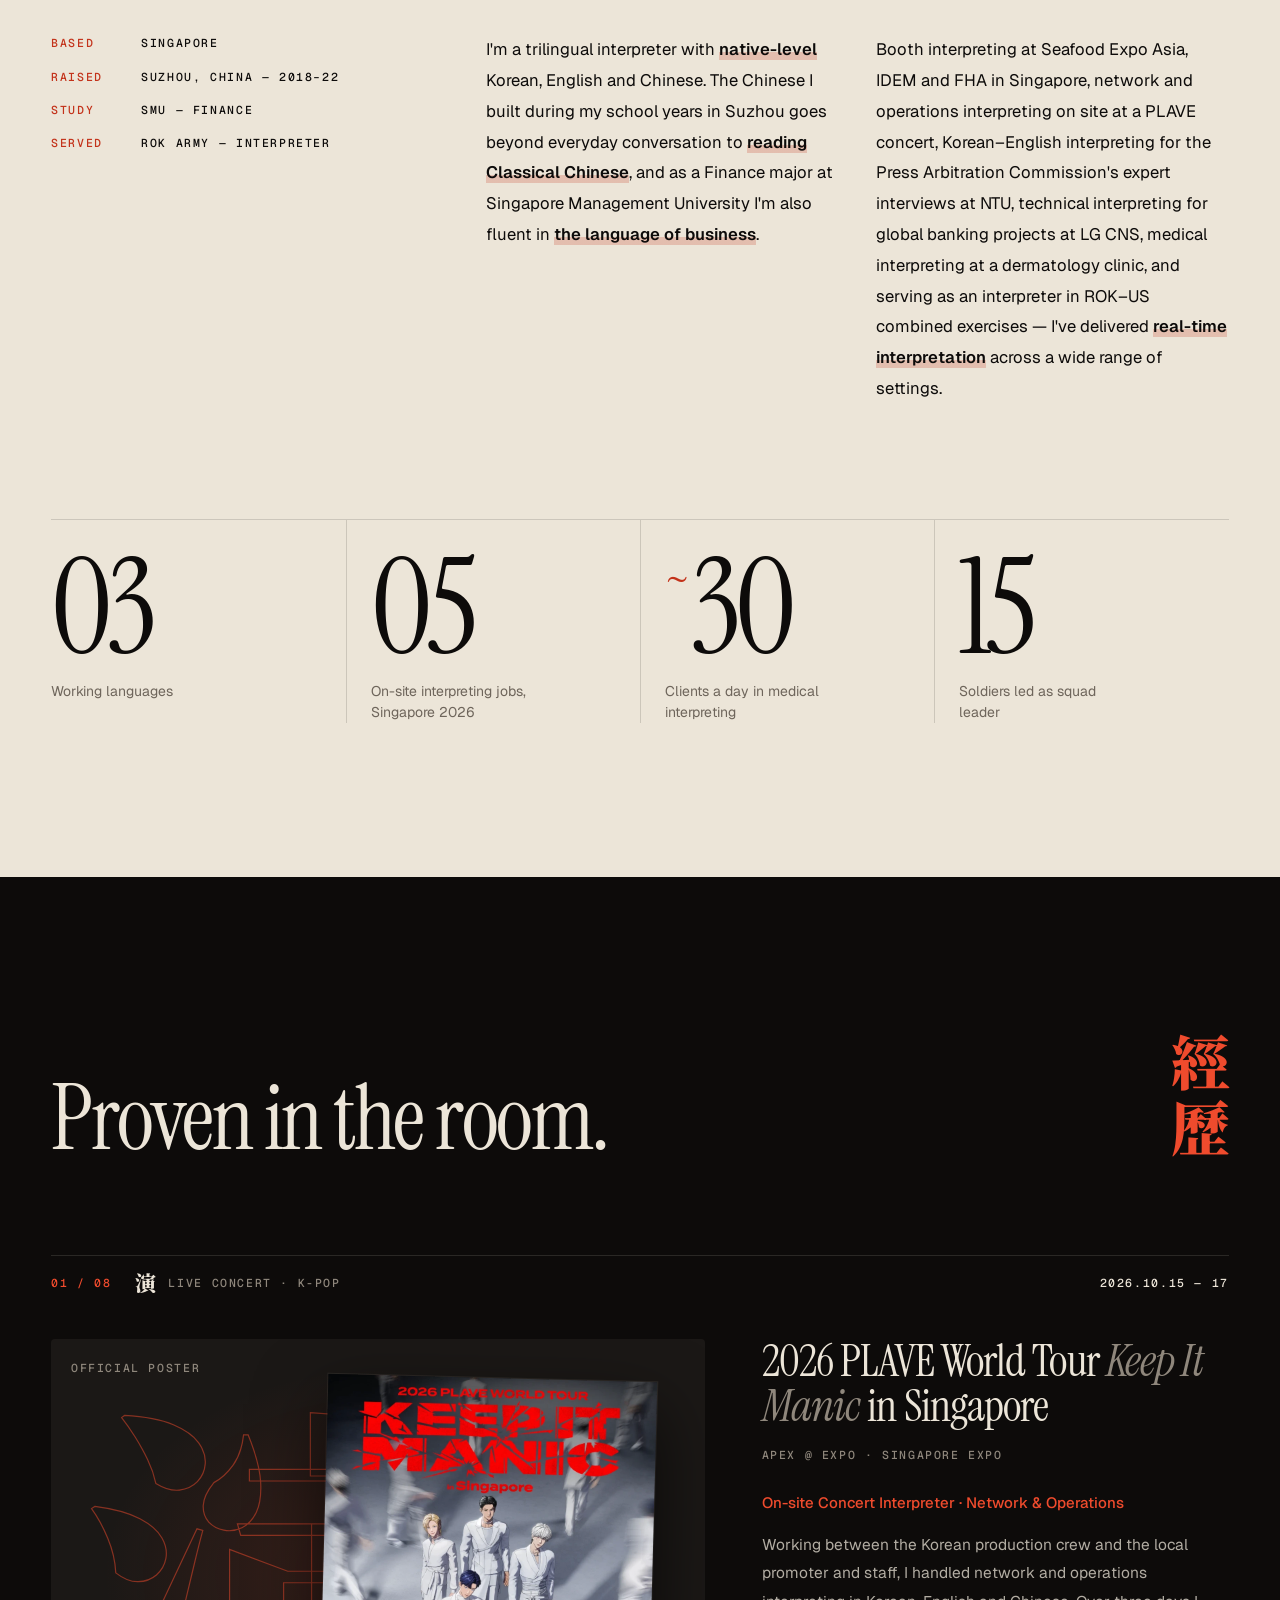
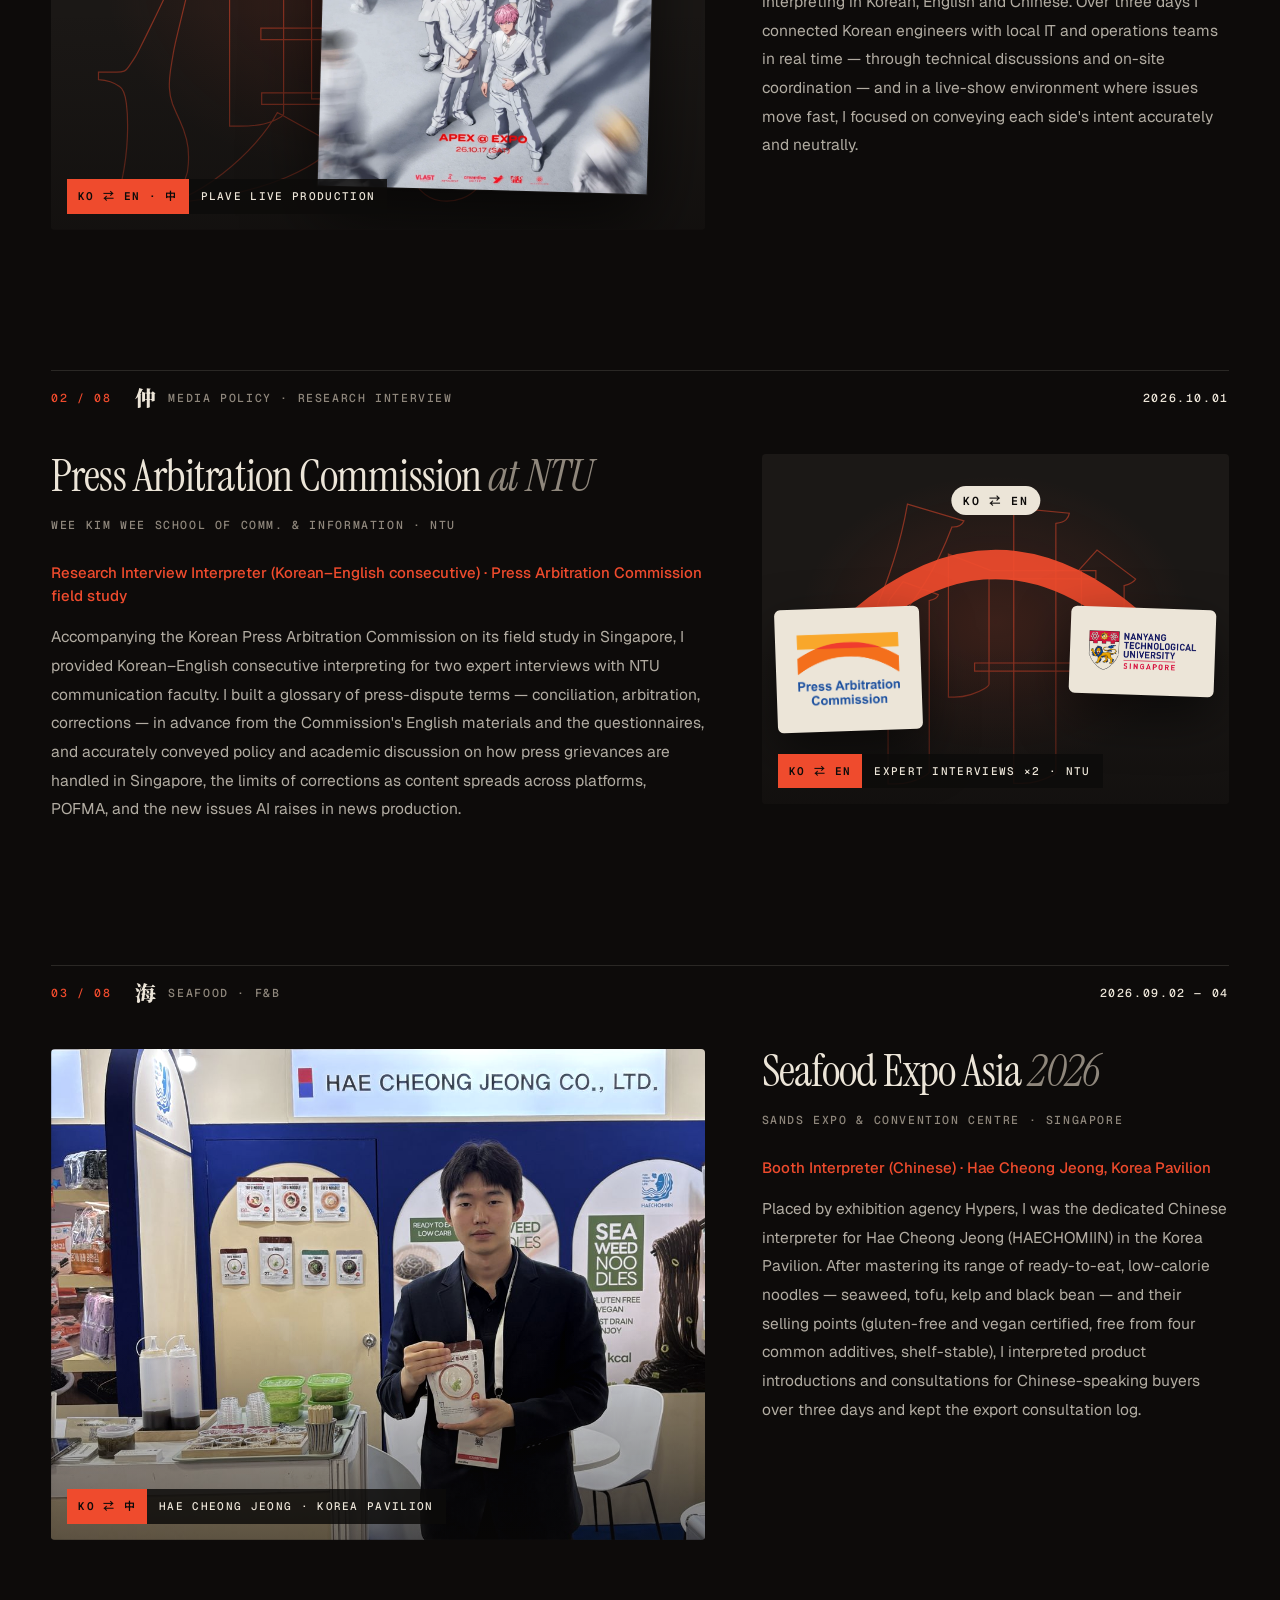
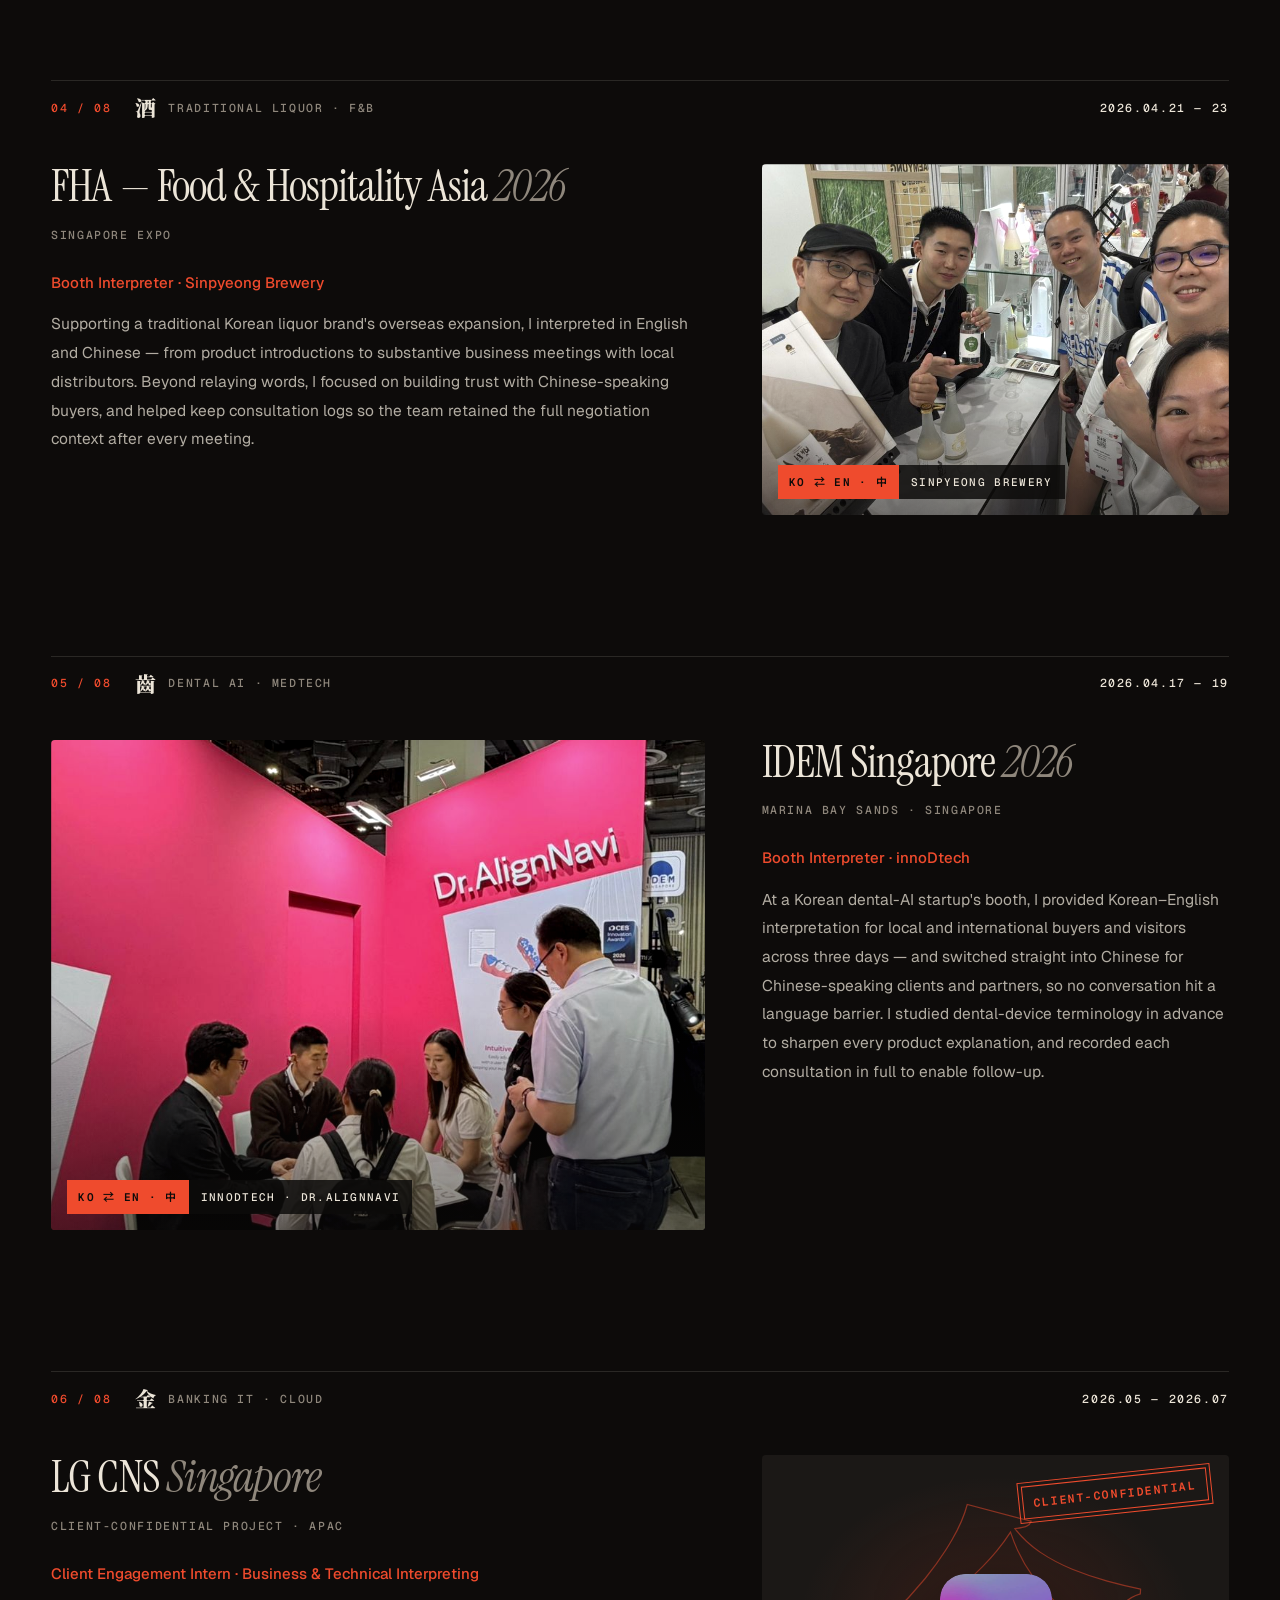
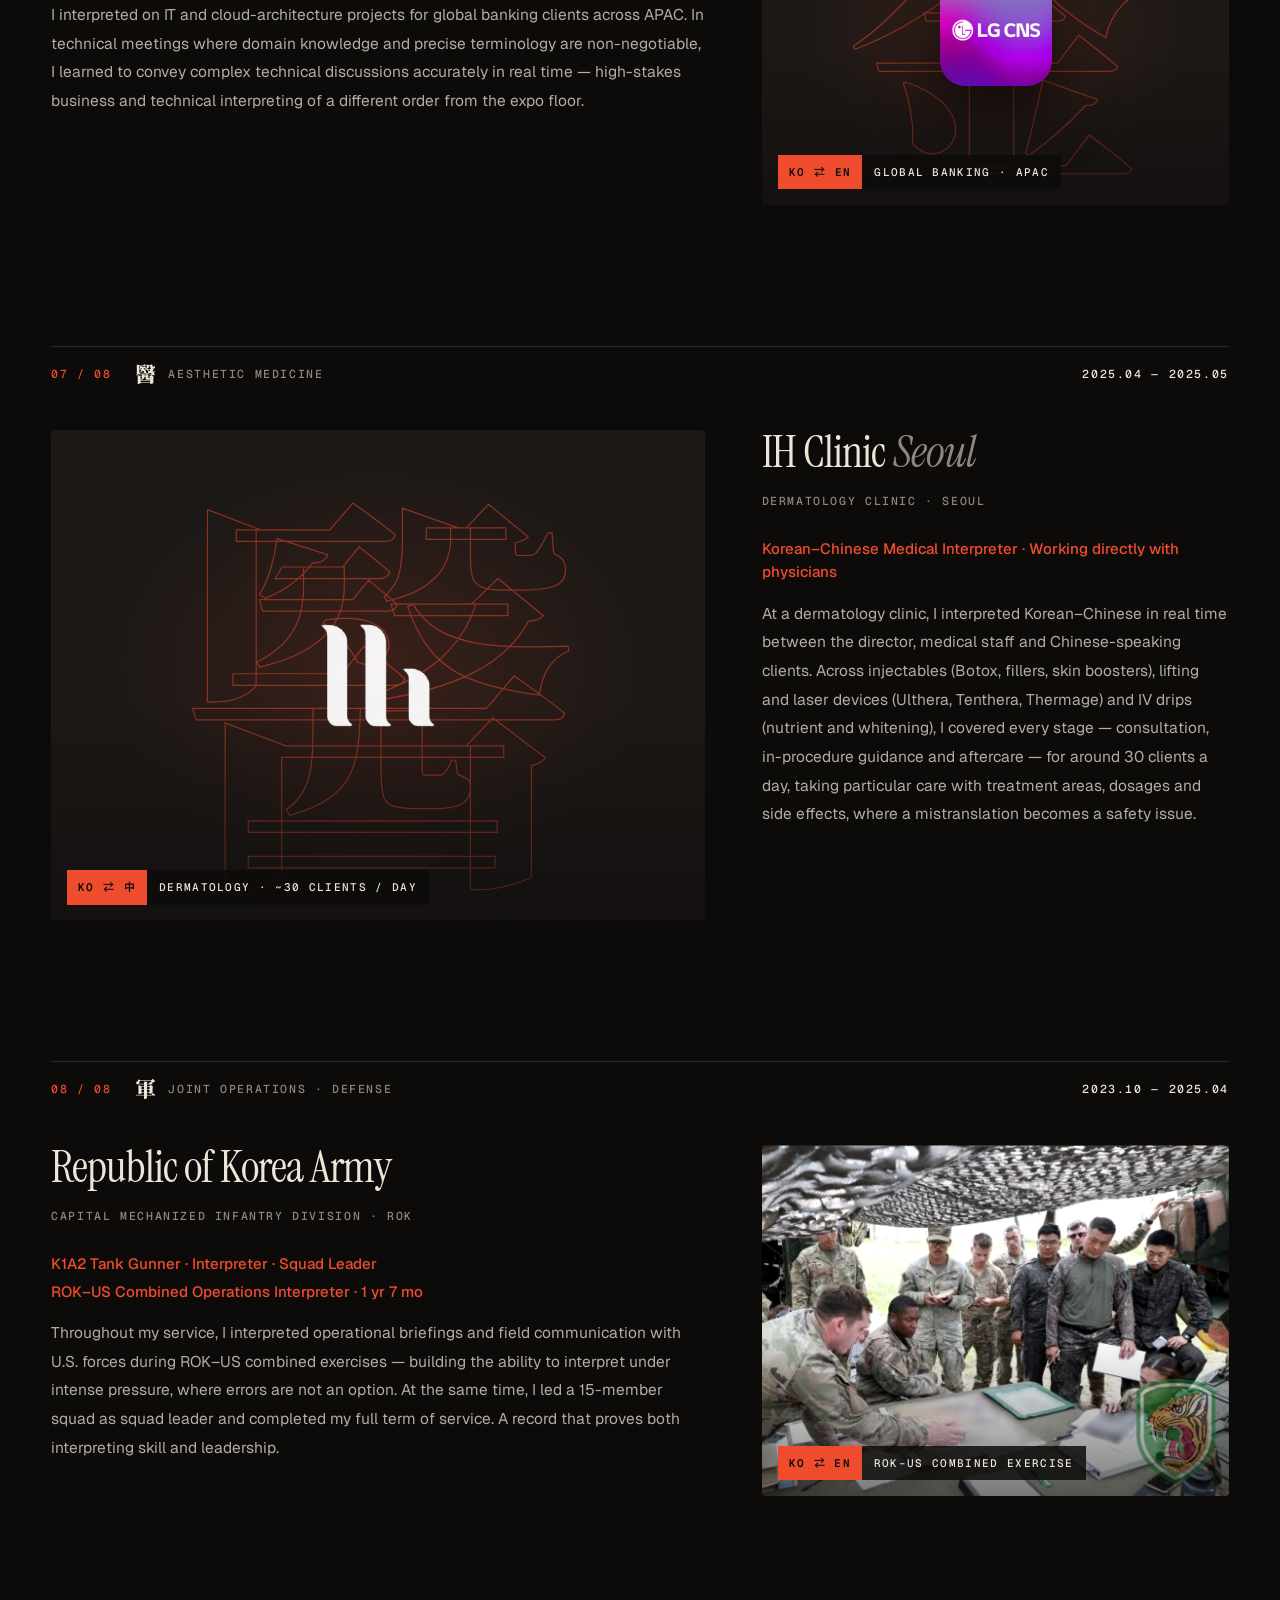
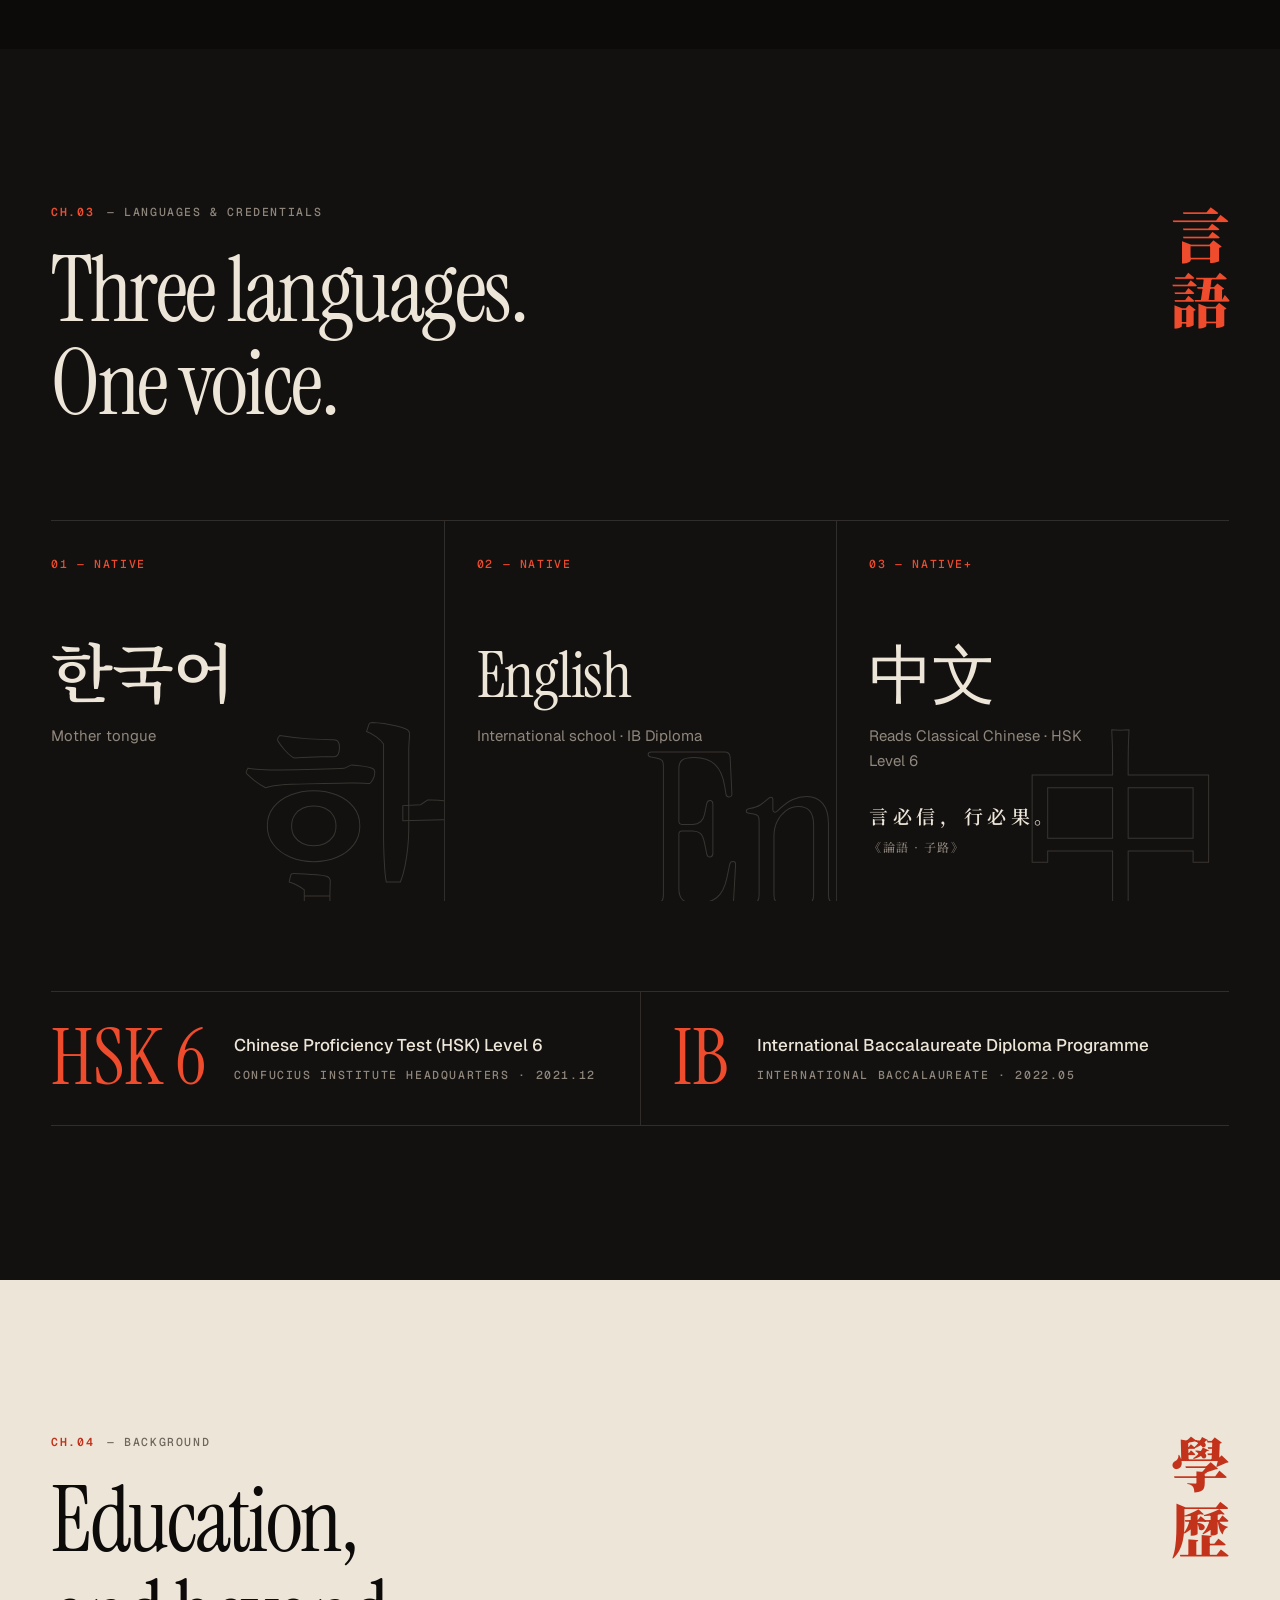
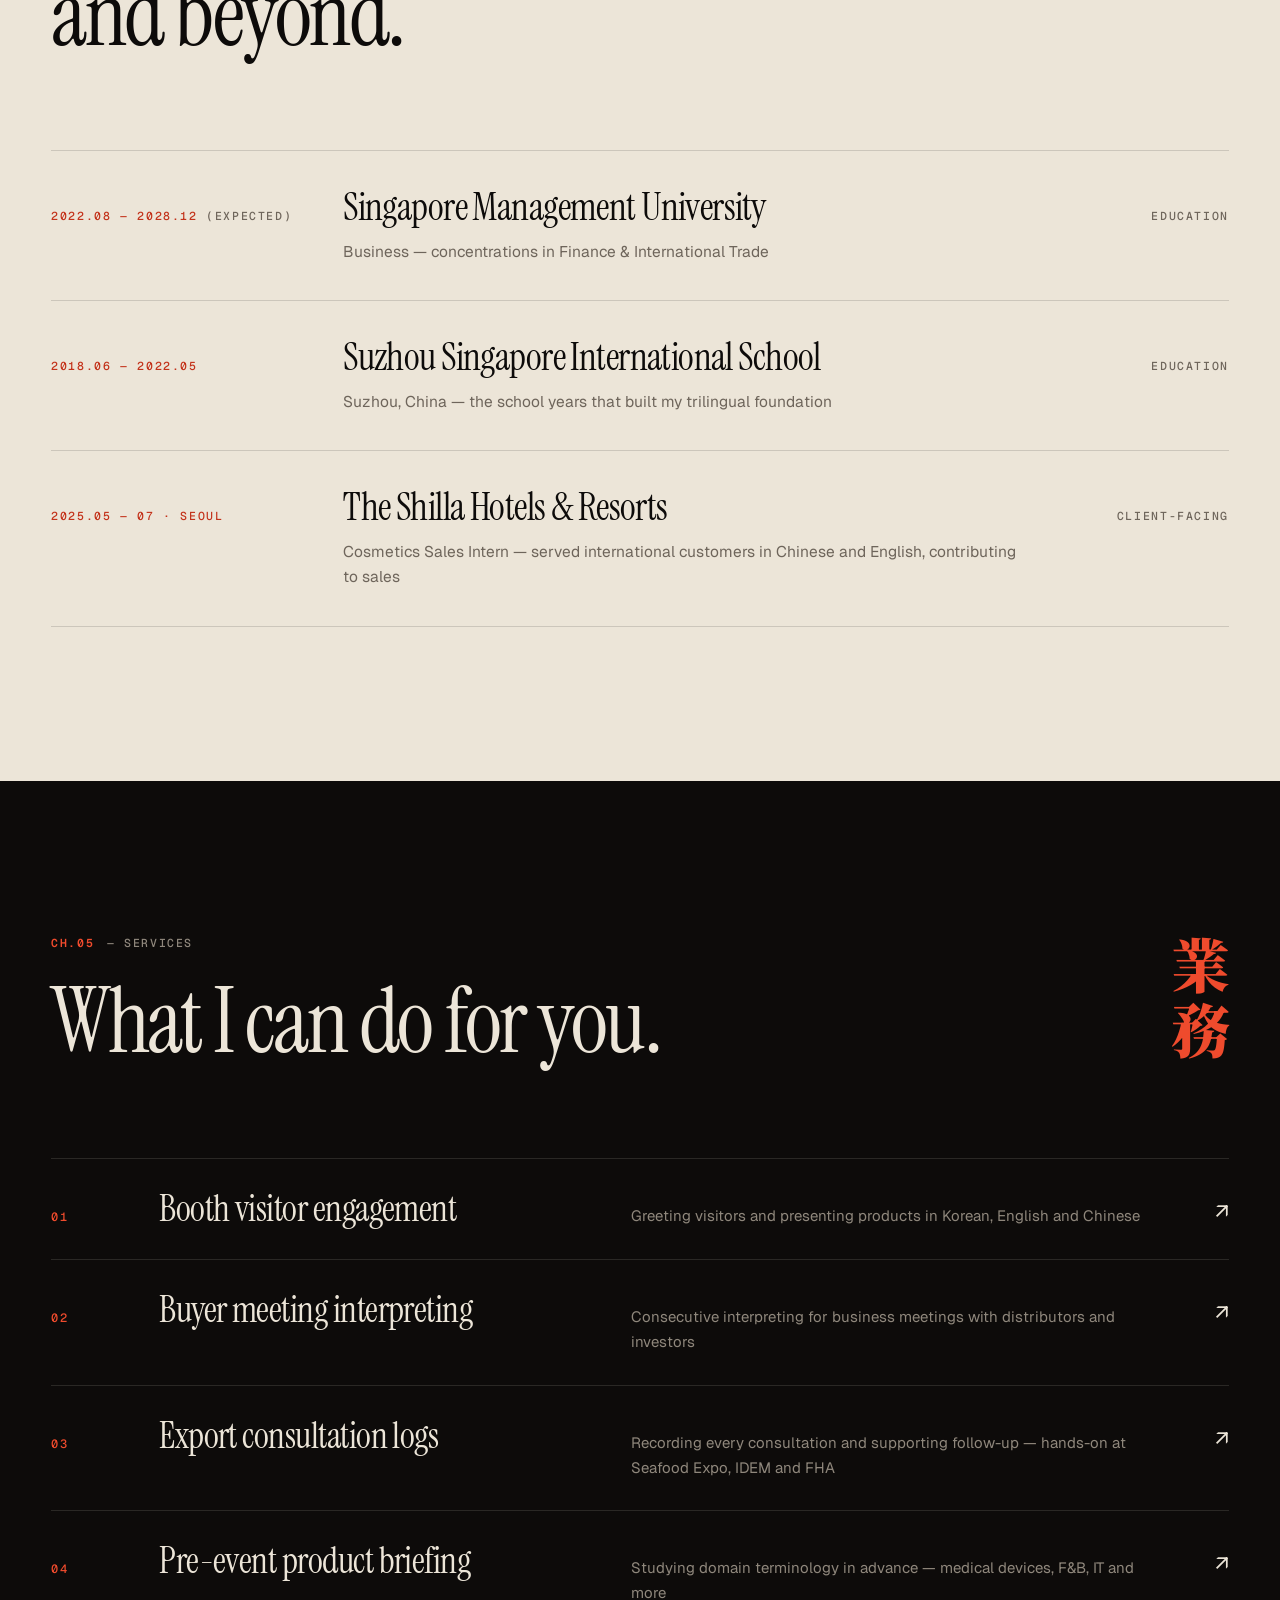
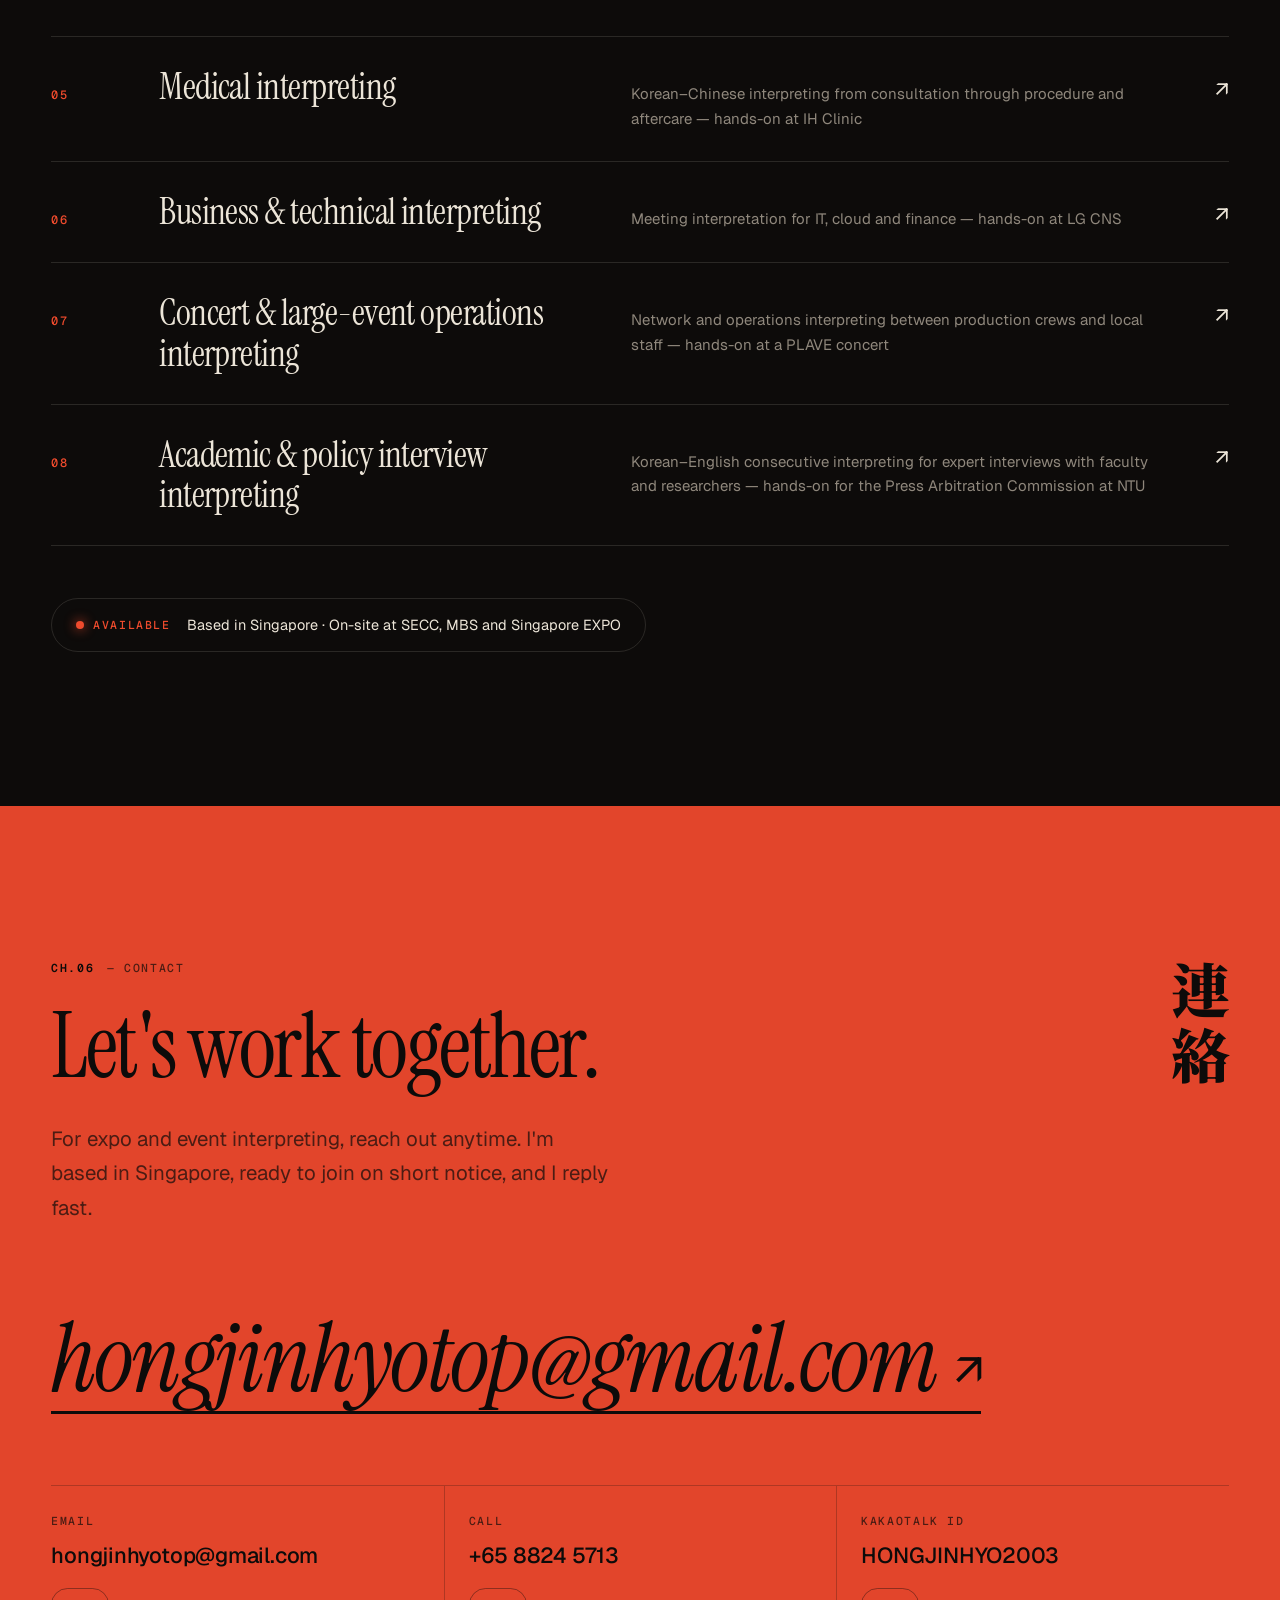
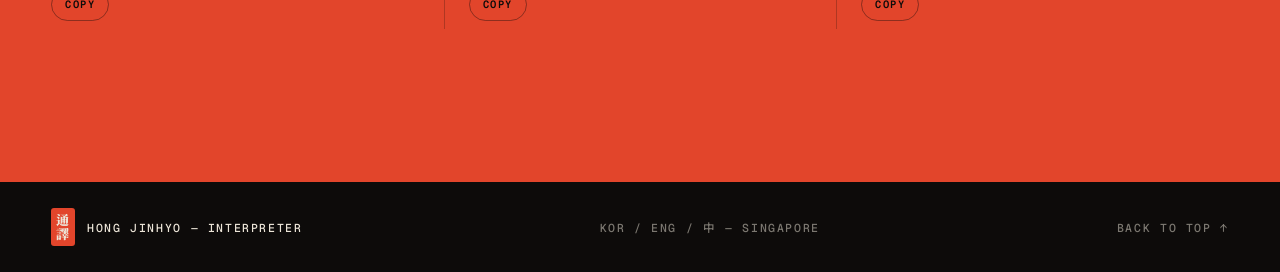
==== commit 6e646d1d: "Add Press Arbitration Commission interviews at NTU to portfolio - New experience card (02 / 08): Kor" ====
--- a/index.html
+++ b/index.html
@@ -4,12 +4,12 @@
 <meta charset="UTF-8">
 <meta name="viewport" content="width=device-width, initial-scale=1.0, viewport-fit=cover">
 <title>홍진효 Hong Jinhyo — Trilingual Interpreter · KOR / ENG / 中</title>
-<meta name="description" content="한국어·영어·중국어 트라이링구얼 통역사 홍진효. 싱가포르 국제 박람회 부스 통역, 공연 현장 운영 통역, 비즈니스·기술 통역, 의료 통역. Trilingual Korean–English–Chinese interpreter based in Singapore.">
+<meta name="description" content="한국어·영어·중국어 트라이링구얼 통역사 홍진효. 싱가포르 국제 박람회 부스 통역, 공연 현장 운영 통역, 학술·정책 인터뷰 통역, 비즈니스·기술 통역, 의료 통역. Trilingual Korean–English–Chinese interpreter based in Singapore.">
 <meta name="theme-color" content="#0d0b0a">
 <meta property="og:type" content="website">
 <meta property="og:url" content="https://hongjinhyotop-cpu.github.io/">
 <meta property="og:title" content="홍진효 Hong Jinhyo — Trilingual Interpreter">
-<meta property="og:description" content="KOR · ENG · 中 — Booth, concert operations, business, technical & medical interpreting in Singapore.">
+<meta property="og:description" content="KOR · ENG · 中 — Booth, concert operations, research interview, business, technical & medical interpreting in Singapore.">
 <meta property="og:image" content="https://hongjinhyotop-cpu.github.io/assets/og.jpg">
 <meta property="og:image:width" content="1200">
 <meta property="og:image:height" content="630">
@@ -368,6 +368,18 @@
   }
   .js .entry.in:hover .poster-panel .poster{transform:translateY(-50%) rotate(0deg) scale(1.025);}
   .poster-tag{position:absolute; z-index:3; top:20px; left:20px; color:var(--dim);}
+  .bridge-panel .bridge{position:absolute; inset:0; width:100%; height:100%; z-index:1;}
+  .bridge-panel .bridge path{fill:var(--red); opacity:.92;}
+  .bridge-label{position:absolute; z-index:2; left:50%; top:9%; transform:translateX(-50%); padding:6px 12px; border-radius:999px; background:var(--paper); color:var(--ink); font-weight:600; white-space:nowrap;}
+  .logo-tile{
+    position:absolute; z-index:2; top:44%; width:31%; aspect-ratio:5 / 3;
+    display:grid; place-items:center; padding:5% 4%;
+    background:var(--paper); border-radius:6px;
+    box-shadow:0 20px 50px rgba(0,0,0,.55);
+  }
+  .logo-tile img{width:100%; height:100%; object-fit:contain;}
+  .lt-left{left:3%; transform:rotate(-2deg);}
+  .lt-right{right:3%; transform:rotate(2deg);}
   .classified{
     position:absolute; top:22px; right:22px; z-index:2;
     color:var(--red); border:1.5px solid var(--red); outline:1px solid var(--red); outline-offset:3px;
@@ -639,8 +651,8 @@
 
 <div class="band" aria-hidden="true">
   <div class="band-track">
-    <div class="band-group"><span><i lang="en">Seafood Expo Asia</i><b class="sep">通</b><span lang="ko">치과 AI</span><b class="sep">譯</b><i lang="en">K-POP Concert</i><b class="sep">通</b><span lang="en">PLAVE</span><b class="sep">譯</b><span lang="zh-Hans">金融科技</span><b class="sep">通</b><i lang="en">FHA Singapore</i><b class="sep">譯</b><span lang="ko">전통주</span><b class="sep">通</b><i lang="en">Banking IT</i><b class="sep">譯</b><span lang="zh-Hans">医疗美容</span><b class="sep">通</b><i lang="en">IDEM</i><b class="sep">譯</b><span lang="ko">한미연합훈련</span><b class="sep">通</b><i lang="en">Cloud Architecture</i><b class="sep">譯</b></span></div>
-    <div class="band-group"><span><i lang="en">Seafood Expo Asia</i><b class="sep">通</b><span lang="ko">치과 AI</span><b class="sep">譯</b><i lang="en">K-POP Concert</i><b class="sep">通</b><span lang="en">PLAVE</span><b class="sep">譯</b><span lang="zh-Hans">金融科技</span><b class="sep">通</b><i lang="en">FHA Singapore</i><b class="sep">譯</b><span lang="ko">전통주</span><b class="sep">通</b><i lang="en">Banking IT</i><b class="sep">譯</b><span lang="zh-Hans">医疗美容</span><b class="sep">通</b><i lang="en">IDEM</i><b class="sep">譯</b><span lang="ko">한미연합훈련</span><b class="sep">通</b><i lang="en">Cloud Architecture</i><b class="sep">譯</b></span></div>
+    <div class="band-group"><span><i lang="en">Seafood Expo Asia</i><b class="sep">通</b><span lang="ko">치과 AI</span><b class="sep">譯</b><i lang="en">K-POP Concert</i><b class="sep">通</b><span lang="en">PLAVE</span><b class="sep">譯</b><i lang="en">Press Arbitration</i><b class="sep">通</b><span lang="ko" class="hanja">言論仲裁</span><b class="sep">譯</b><span lang="zh-Hans">金融科技</span><b class="sep">通</b><i lang="en">FHA Singapore</i><b class="sep">譯</b><span lang="ko">전통주</span><b class="sep">通</b><i lang="en">Banking IT</i><b class="sep">譯</b><span lang="zh-Hans">医疗美容</span><b class="sep">通</b><i lang="en">IDEM</i><b class="sep">譯</b><span lang="ko">한미연합훈련</span><b class="sep">通</b><i lang="en">Cloud Architecture</i><b class="sep">譯</b></span></div>
+    <div class="band-group"><span><i lang="en">Seafood Expo Asia</i><b class="sep">通</b><span lang="ko">치과 AI</span><b class="sep">譯</b><i lang="en">K-POP Concert</i><b class="sep">通</b><span lang="en">PLAVE</span><b class="sep">譯</b><i lang="en">Press Arbitration</i><b class="sep">通</b><span lang="ko" class="hanja">言論仲裁</span><b class="sep">譯</b><span lang="zh-Hans">金融科技</span><b class="sep">通</b><i lang="en">FHA Singapore</i><b class="sep">譯</b><span lang="ko">전통주</span><b class="sep">通</b><i lang="en">Banking IT</i><b class="sep">譯</b><span lang="zh-Hans">医疗美容</span><b class="sep">通</b><i lang="en">IDEM</i><b class="sep">譯</b><span lang="ko">한미연합훈련</span><b class="sep">通</b><i lang="en">Cloud Architecture</i><b class="sep">譯</b></span></div>
   </div>
 </div>
 
@@ -665,13 +677,13 @@
       </dl>
       <div class="intro-body rv">
         <p data-i18n="intro.p1">한국어·영어·중국어를 모두 <strong>원어민 수준</strong>으로 구사하는 트라이링구얼 통역사입니다. 중국 쑤저우에서 학창 시절을 보내며 익힌 중국어는 일상 회화를 넘어 <strong>고문(문언문) 독해</strong>까지 가능하고, 현재는 싱가포르 SMU에서 금융을 전공하며 <strong>비즈니스 현장의 언어</strong>를 함께 익히고 있습니다.</p>
-        <p data-i18n="intro.p2">Seafood Expo Asia·IDEM·FHA 등 싱가포르 국제 박람회 부스 통역, PLAVE 콘서트 현장의 네트워크·운영 통역, LG CNS의 글로벌 뱅킹 기술 통역, 피부과 클리닉 의료 통역, 한미 연합훈련 통역병 복무까지 — 다양한 환경에서 <strong>실시간 통역</strong>을 수행해왔습니다.</p>
+        <p data-i18n="intro.p2">Seafood Expo Asia·IDEM·FHA 등 싱가포르 국제 박람회 부스 통역, PLAVE 콘서트 현장의 네트워크·운영 통역, 언론중재위원회의 NTU 전문가 인터뷰 통역, LG CNS의 글로벌 뱅킹 기술 통역, 피부과 클리닉 의료 통역, 한미 연합훈련 통역병 복무까지 — 다양한 환경에서 <strong>실시간 통역</strong>을 수행해왔습니다.</p>
       </div>
     </div>
 
     <div class="stats">
       <div class="stat rv"><div class="num" data-count="3"><span class="v">03</span></div><p class="stat-l" data-i18n="stat.1">구사 언어</p></div>
-      <div class="stat rv"><div class="num" data-count="4"><span class="v">04</span></div><p class="stat-l" data-i18n="stat.2">2026 싱가포르 현장 통역</p></div>
+      <div class="stat rv"><div class="num" data-count="5"><span class="v">05</span></div><p class="stat-l" data-i18n="stat.2">2026 싱가포르 현장 통역</p></div>
       <div class="stat rv"><div class="num" data-count="30"><sup>~</sup><span class="v">30</span></div><p class="stat-l" data-i18n="stat.3">의료 통역 하루 응대 고객</p></div>
       <div class="stat rv"><div class="num" data-count="15"><span class="v">15</span></div><p class="stat-l" data-i18n="stat.4">분대장으로 이끈 분대원</p></div>
     </div>
@@ -691,7 +703,7 @@
     <div class="entries">
 
       <article class="entry rv">
-        <div class="entry-head mono"><span class="e-no">01 / 07</span><span class="e-dom"><span class="hanja" aria-hidden="true">演</span>Live concert · K-POP</span><span class="e-date">2026.10.15 — 17</span></div>
+        <div class="entry-head mono"><span class="e-no">01 / 08</span><span class="e-dom"><span class="hanja" aria-hidden="true">演</span>Live concert · K-POP</span><span class="e-date">2026.10.15 — 17</span></div>
         <div class="entry-body">
           <figure class="media glyph-panel poster-panel">
             <span class="big-glyph hanja" aria-hidden="true">演</span>
@@ -709,7 +721,27 @@
       </article>
 
       <article class="entry rv">
-        <div class="entry-head mono"><span class="e-no">02 / 07</span><span class="e-dom"><span class="hanja" aria-hidden="true">海</span>Seafood · F&amp;B</span><span class="e-date">2026.09.02 — 04</span></div>
+        <div class="entry-head mono"><span class="e-no">02 / 08</span><span class="e-dom"><span class="hanja" aria-hidden="true">仲</span>Media policy · Research interview</span><span class="e-date">2026.10.01</span></div>
+        <div class="entry-body">
+          <figure class="media glyph-panel bridge-panel">
+            <span class="big-glyph hanja" aria-hidden="true">仲</span>
+            <svg class="bridge" viewBox="0 0 400 300" aria-hidden="true"><path d="M40 170 Q200 -6 360 170 L326 170 Q200 44 74 170 Z"/></svg>
+            <span class="bridge-label mono" aria-hidden="true">KO ⇄ EN</span>
+            <span class="logo-tile lt-left"><img src="assets/pac-logo.png" alt="언론중재위원회 Press Arbitration Commission" loading="lazy" width="480" height="339"></span>
+            <span class="logo-tile lt-right"><img src="assets/ntu-logo.png" alt="Nanyang Technological University" loading="lazy" width="738" height="264"></span>
+            <figcaption class="l3"><b>KO ⇄ EN</b><span>Expert interviews ×2 · NTU</span></figcaption>
+          </figure>
+          <div class="e-text">
+            <h3 class="e-org">Press Arbitration Commission <i>at NTU</i></h3>
+            <p class="e-place mono">Wee Kim Wee School of Comm. &amp; Information · NTU</p>
+            <p class="e-role" data-i18n="w8.role">연구 인터뷰 통역 (한-영 순차) · 언론중재위원회 해외 조사</p>
+            <p class="e-desc" data-i18n="w8.desc">한국 언론중재위원회의 싱가포르 현지 조사에 동행해, NTU 커뮤니케이션 학부 교수진과의 전문가 인터뷰 두 건을 한-영 순차 통역했습니다. 사전에 위원회 영문 자료와 질문지로 조정·중재·정정보도 등 언론 분쟁 용어를 정리했고, 싱가포르의 언론 피해 구제 방식, 플랫폼 확산에 따른 정정보도의 한계, POFMA, 뉴스 제작에 AI가 쓰이며 생기는 쟁점 같은 정책·학술 논의를 정확히 옮겼습니다.</p>
+          </div>
+        </div>
+      </article>
+
+      <article class="entry rv">
+        <div class="entry-head mono"><span class="e-no">03 / 08</span><span class="e-dom"><span class="hanja" aria-hidden="true">海</span>Seafood · F&amp;B</span><span class="e-date">2026.09.02 — 04</span></div>
         <div class="entry-body">
           <figure class="media">
             <img class="ph" src="assets/seafood-expo.jpg" alt="Seafood Expo Asia 2026 해청정 부스에서 제품을 소개하는 모습" loading="lazy" width="1100" height="1214" style="object-position:50% 22%">
@@ -725,7 +757,7 @@
       </article>
 
       <article class="entry rv">
-        <div class="entry-head mono"><span class="e-no">03 / 07</span><span class="e-dom"><span class="hanja" aria-hidden="true">酒</span>Traditional liquor · F&amp;B</span><span class="e-date">2026.04.21 — 23</span></div>
+        <div class="entry-head mono"><span class="e-no">04 / 08</span><span class="e-dom"><span class="hanja" aria-hidden="true">酒</span>Traditional liquor · F&amp;B</span><span class="e-date">2026.04.21 — 23</span></div>
         <div class="entry-body">
           <figure class="media">
             <img class="ph" src="assets/fha.jpg" alt="FHA 2026 신평양조장 부스에서 바이어와 함께한 모습" loading="lazy" width="1200" height="675" style="object-position:34% 50%">
@@ -741,7 +773,7 @@
       </article>
 
       <article class="entry rv">
-        <div class="entry-head mono"><span class="e-no">04 / 07</span><span class="e-dom"><span class="hanja" aria-hidden="true">齒</span>Dental AI · Medtech</span><span class="e-date">2026.04.17 — 19</span></div>
+        <div class="entry-head mono"><span class="e-no">05 / 08</span><span class="e-dom"><span class="hanja" aria-hidden="true">齒</span>Dental AI · Medtech</span><span class="e-date">2026.04.17 — 19</span></div>
         <div class="entry-body">
           <figure class="media">
             <img class="ph" src="assets/idem.jpg" alt="IDEM Singapore 2026 innoDtech 부스 상담 통역 모습" loading="lazy" width="1200" height="675" style="object-position:30% 50%">
@@ -757,7 +789,7 @@
       </article>
 
       <article class="entry rv">
-        <div class="entry-head mono"><span class="e-no">05 / 07</span><span class="e-dom"><span class="hanja" aria-hidden="true">金</span>Banking IT · Cloud</span><span class="e-date">2026.05 — 2026.07</span></div>
+        <div class="entry-head mono"><span class="e-no">06 / 08</span><span class="e-dom"><span class="hanja" aria-hidden="true">金</span>Banking IT · Cloud</span><span class="e-date">2026.05 — 2026.07</span></div>
         <div class="entry-body">
           <figure class="media glyph-panel">
             <span class="big-glyph hanja" aria-hidden="true">金</span>
@@ -775,7 +807,7 @@
       </article>
 
       <article class="entry rv">
-        <div class="entry-head mono"><span class="e-no">06 / 07</span><span class="e-dom"><span class="hanja" aria-hidden="true">醫</span>Aesthetic medicine</span><span class="e-date">2025.04 — 2025.05</span></div>
+        <div class="entry-head mono"><span class="e-no">07 / 08</span><span class="e-dom"><span class="hanja" aria-hidden="true">醫</span>Aesthetic medicine</span><span class="e-date">2025.04 — 2025.05</span></div>
         <div class="entry-body">
           <figure class="media glyph-panel">
             <span class="big-glyph hanja" aria-hidden="true">醫</span>
@@ -792,7 +824,7 @@
       </article>
 
       <article class="entry rv">
-        <div class="entry-head mono"><span class="e-no">07 / 07</span><span class="e-dom"><span class="hanja" aria-hidden="true">軍</span>Joint operations · Defense</span><span class="e-date">2023.10 — 2025.04</span></div>
+        <div class="entry-head mono"><span class="e-no">08 / 08</span><span class="e-dom"><span class="hanja" aria-hidden="true">軍</span>Joint operations · Defense</span><span class="e-date">2023.10 — 2025.04</span></div>
         <div class="entry-body">
           <figure class="media">
             <img class="ph" src="assets/rok-us.jpg" alt="한미연합훈련 작전 브리핑 통역 모습" loading="lazy" width="540" height="360" style="object-position:100% 50%">
@@ -905,6 +937,7 @@
       <li class="svc-row rv"><span class="svc-no">05</span><h3 data-i18n="svc.5t">의료 통역</h3><p data-i18n="svc.5d">상담·시술·사후 관리까지 한-중 의료 통역 — IH Clinic 실무 경험</p><span class="svc-arrow" aria-hidden="true">↗</span></li>
       <li class="svc-row rv"><span class="svc-no">06</span><h3 data-i18n="svc.6t">비즈니스·기술 통역</h3><p data-i18n="svc.6d">IT·클라우드·금융 등 전문 분야 미팅 통역 — LG CNS 실무 경험</p><span class="svc-arrow" aria-hidden="true">↗</span></li>
       <li class="svc-row rv"><span class="svc-no">07</span><h3 data-i18n="svc.7t">공연·대형 행사 운영 통역</h3><p data-i18n="svc.7d">제작진과 현지 스태프 간 네트워크·운영 소통 통역 — PLAVE 콘서트 실무 경험</p><span class="svc-arrow" aria-hidden="true">↗</span></li>
+      <li class="svc-row rv"><span class="svc-no">08</span><h3 data-i18n="svc.8t">학술·정책 인터뷰 통역</h3><p data-i18n="svc.8d">교수·연구진 대상 전문가 인터뷰 한-영 순차 통역 — 언론중재위원회 NTU 인터뷰 실무 경험</p><span class="svc-arrow" aria-hidden="true">↗</span></li>
     </ol>
 
     <p class="avail rv"><span class="mono"><i></i>Available</span><span data-i18n="svc.avail">싱가포르 거주 · 현지 출퇴근 가능 · SECC / MBS / Singapore EXPO 전 지역</span></p>
@@ -968,7 +1001,7 @@
       'hero.lede': `Korean, English, Chinese — one seamless conversation on the show floor.`,
       'intro.quote': `On the show floor, at the negotiating table, in the clinic, at the concert venue — and in the field.`,
       'intro.p1': `I'm a trilingual interpreter with <strong>native-level</strong> Korean, English and Chinese. The Chinese I built during my school years in Suzhou goes beyond everyday conversation to <strong>reading Classical Chinese</strong>, and as a Finance major at Singapore Management University I'm also fluent in <strong>the language of business</strong>.`,
-      'intro.p2': `Booth interpreting at Seafood Expo Asia, IDEM and FHA in Singapore, network and operations interpreting on site at a PLAVE concert, technical interpreting for global banking projects at LG CNS, medical interpreting at a dermatology clinic, and serving as an interpreter in ROK–US combined exercises — I've delivered <strong>real-time interpretation</strong> across a wide range of settings.`,
+      'intro.p2': `Booth interpreting at Seafood Expo Asia, IDEM and FHA in Singapore, network and operations interpreting on site at a PLAVE concert, Korean–English interpreting for the Press Arbitration Commission's expert interviews at NTU, technical interpreting for global banking projects at LG CNS, medical interpreting at a dermatology clinic, and serving as an interpreter in ROK–US combined exercises — I've delivered <strong>real-time interpretation</strong> across a wide range of settings.`,
       'stat.1': `Working languages`,
       'stat.2': `On-site interpreting jobs, Singapore 2026`,
       'stat.3': `Clients a day in medical interpreting`,
@@ -976,6 +1009,8 @@
       'work.title': `Proven in the room.`,
       'w0.role': `On-site Concert Interpreter · Network &amp; Operations`,
       'w0.desc': `Working between the Korean production crew and the local promoter and staff, I handled network and operations interpreting in Korean, English and Chinese. Over three days I connected Korean engineers with local IT and operations teams in real time — through technical discussions and on-site coordination — and in a live-show environment where issues move fast, I focused on conveying each side's intent accurately and neutrally.`,
+      'w8.role': `Research Interview Interpreter (Korean–English consecutive) · Press Arbitration Commission field study`,
+      'w8.desc': `Accompanying the Korean Press Arbitration Commission on its field study in Singapore, I provided Korean–English consecutive interpreting for two expert interviews with NTU communication faculty. I built a glossary of press-dispute terms — conciliation, arbitration, corrections — in advance from the Commission's English materials and the questionnaires, and accurately conveyed policy and academic discussion on how press grievances are handled in Singapore, the limits of corrections as content spreads across platforms, POFMA, and the new issues AI raises in news production.`,
       'w1.role': `Booth Interpreter (Chinese) · Hae Cheong Jeong, Korea Pavilion`,
       'w1.desc': `Placed by exhibition agency Hypers, I was the dedicated Chinese interpreter for Hae Cheong Jeong (HAECHOMIIN) in the Korea Pavilion. After mastering its range of ready-to-eat, low-calorie noodles — seaweed, tofu, kelp and black bean — and their selling points (gluten-free and vegan certified, free from four common additives, shelf-stable), I interpreted product introductions and consultations for Chinese-speaking buyers over three days and kept the export consultation log.`,
       'w2.role': `Booth Interpreter · Sinpyeong Brewery`,
@@ -1014,6 +1049,8 @@
       'svc.6d': `Meeting interpretation for IT, cloud and finance — hands-on at LG CNS`,
       'svc.7t': `Concert &amp; large-event operations interpreting`,
       'svc.7d': `Network and operations interpreting between production crews and local staff — hands-on at a PLAVE concert`,
+      'svc.8t': `Academic &amp; policy interview interpreting`,
+      'svc.8d': `Korean–English consecutive interpreting for expert interviews with faculty and researchers — hands-on for the Press Arbitration Commission at NTU`,
       'svc.avail': `Based in Singapore · On-site at SECC, MBS and Singapore EXPO`,
       'contact.title': `Let's work together.`,
       'contact.text': `For expo and event interpreting, reach out anytime. I'm based in Singapore, ready to join on short notice, and I reply fast.`,
@@ -1024,7 +1061,7 @@
       'hero.lede': `韩·英·中三语，让现场沟通畅通无阻。`,
       'intro.quote': `从展会现场到谈判桌，从诊室到演唱会现场，再到实战演训场。`,
       'intro.p1': `精通韩语、英语、中文，三语均达<strong>母语水平</strong>。中学时代在苏州度过，中文能力不止于日常交流，更能<strong>阅读文言文</strong>；目前就读于新加坡管理大学（SMU）金融专业，同时深入掌握<strong>商务场景的语言</strong>。`,
-      'intro.p2': `曾在新加坡 Seafood Expo Asia、IDEM、FHA 等国际展会担任展位口译，在 PLAVE 演唱会现场担任网络及运营口译，为 LG CNS 全球银行项目提供技术口译，在皮肤科诊所担任医疗口译，并在韩美联合演训中担任翻译兵——在各类现场完成<strong>实时口译</strong>。`,
+      'intro.p2': `曾在新加坡 Seafood Expo Asia、IDEM、FHA 等国际展会担任展位口译，在 PLAVE 演唱会现场担任网络及运营口译，为韩国言论仲裁委员会在 NTU 的专家访谈提供韩英口译，为 LG CNS 全球银行项目提供技术口译，在皮肤科诊所担任医疗口译，并在韩美联合演训中担任翻译兵——在各类现场完成<strong>实时口译</strong>。`,
       'stat.1': `工作语言`,
       'stat.2': `2026 新加坡现场口译`,
       'stat.3': `医疗口译日均接待顾客`,
@@ -1032,6 +1069,8 @@
       'work.title': `现场，就是证明。`,
       'w0.role': `演唱会现场口译员 · 网络及运营`,
       'w0.desc': `在韩国制作团队与当地主办方及工作人员之间，以韩语、英语、中文担任网络及运营口译。三天内实时衔接韩国工程师与当地 IT 及运营人员的技术协商和现场运营沟通；在问题瞬息万变的演出环境中，专注于中立、准确地传达双方意图。`,
+      'w8.role': `研究访谈口译（韩英交替传译）· 韩国言论仲裁委员会海外调研`,
+      'w8.desc': `随同韩国言论仲裁委员会赴新加坡实地调研，为与 NTU 传播学院教授团队的两场专家访谈提供韩英交替传译。事先依据委员会英文资料及访谈提纲整理调解、仲裁、更正报道等新闻纠纷术语，准确传达了新加坡新闻侵害救济方式、跨平台传播下更正报道的局限、POFMA，以及 AI 参与新闻生产带来的新议题等政策与学术讨论。`,
       'w1.role': `展会口译员（中文）· Hae Cheong Jeong 展位，韩国馆`,
       'w1.desc': `经展会代理公司 Hypers 派遣，全程负责韩国馆参展商 Hae Cheong Jeong（HAECHOMIIN）展位的中文口译。事先熟悉海藻面、豆腐面、海带面、黑豆面等即食低卡健康面系列的产品特点（无麸质及纯素认证、四无添加、常温保存），在三天展期内为华语买家提供产品介绍及洽谈口译，并撰写出口洽谈记录。`,
       'w2.role': `展会口译员 · Sinpyeong Brewery（韩国传统酒）`,
@@ -1070,6 +1109,8 @@
       'svc.6d': `IT、云计算、金融等专业领域会议口译——LG CNS 实务经验`,
       'svc.7t': `演唱会·大型活动运营口译`,
       'svc.7d': `制作团队与当地工作人员之间的网络及运营沟通口译——PLAVE 演唱会实务经验`,
+      'svc.8t': `学术·政策访谈口译`,
+      'svc.8d': `面向教授及研究人员的专家访谈韩英交替传译——韩国言论仲裁委员会 NTU 访谈实务经验`,
       'svc.avail': `常驻新加坡 · 可前往 SECC / MBS / Singapore EXPO 全区域`,
       'contact.title': `期待与您合作。`,
       'contact.text': `展会及活动口译咨询，欢迎随时联系。本人常驻新加坡，可即时到岗，并会尽快回复。`,
